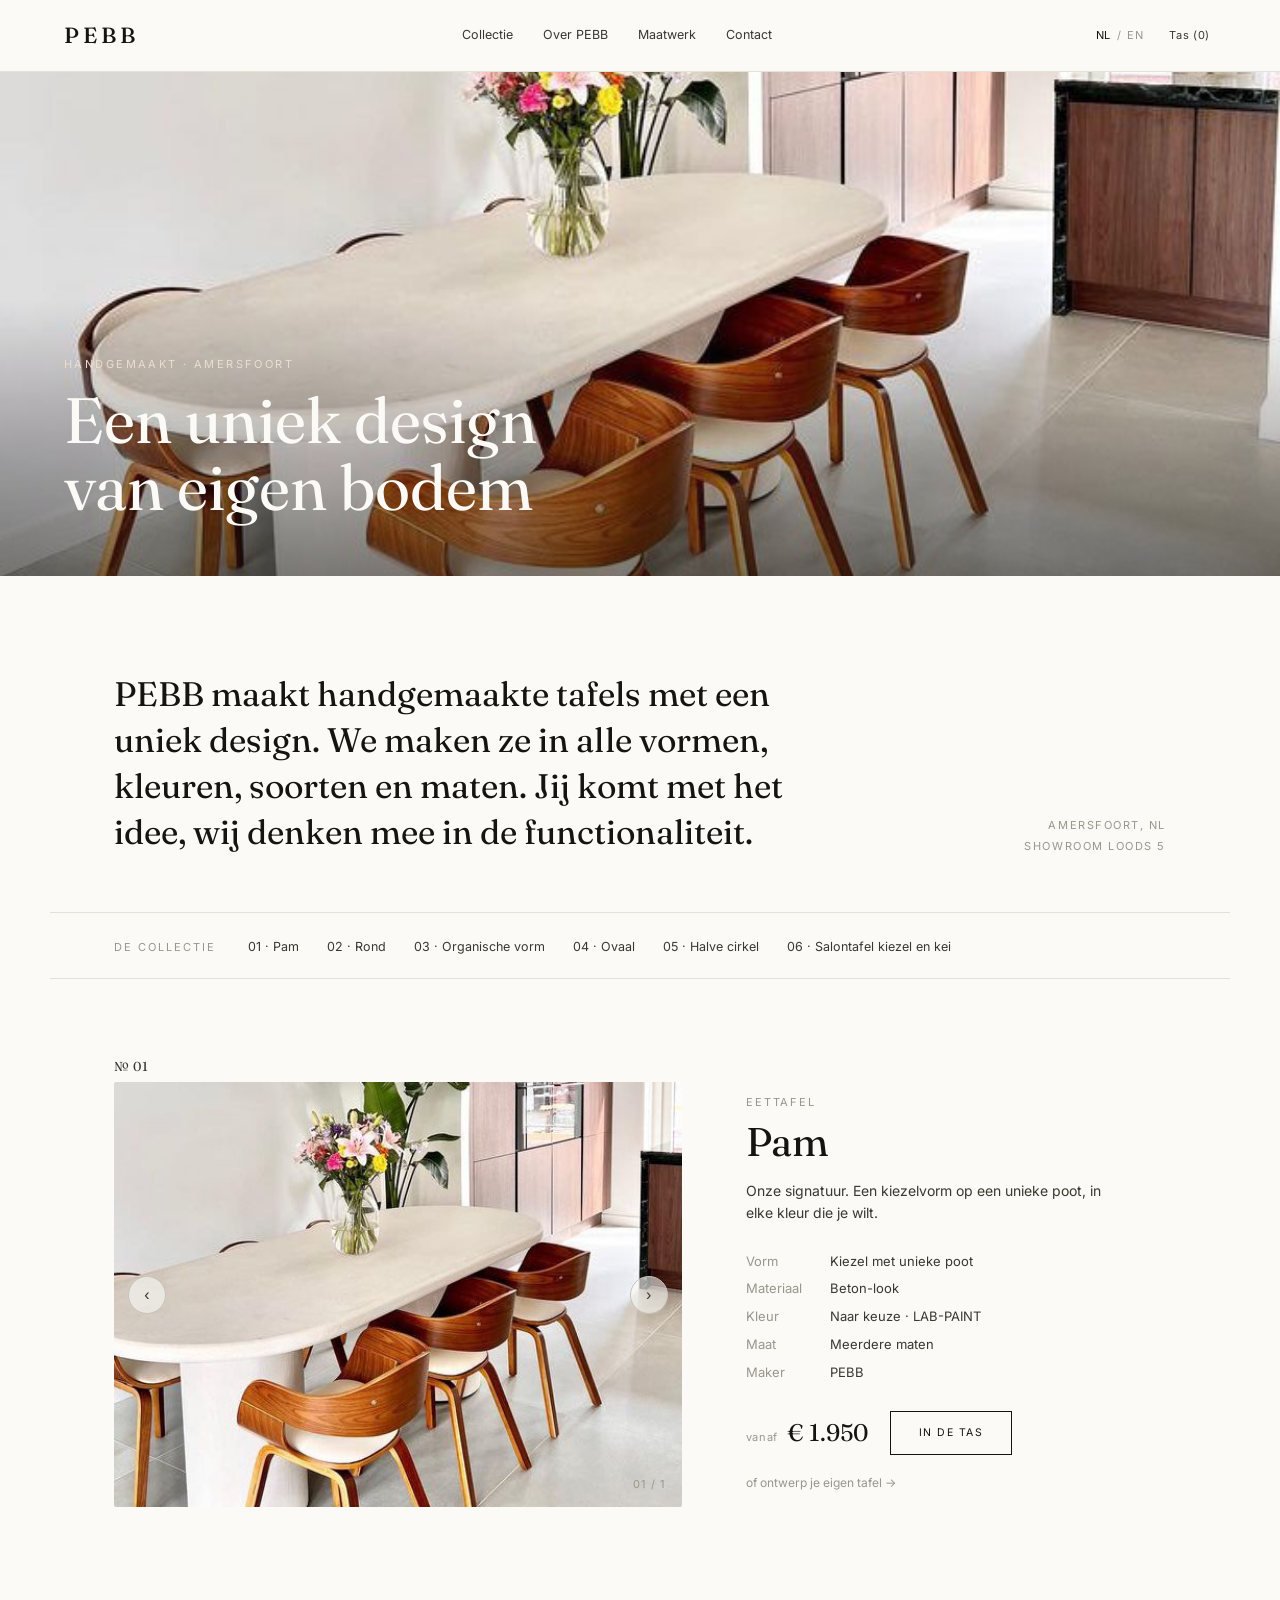
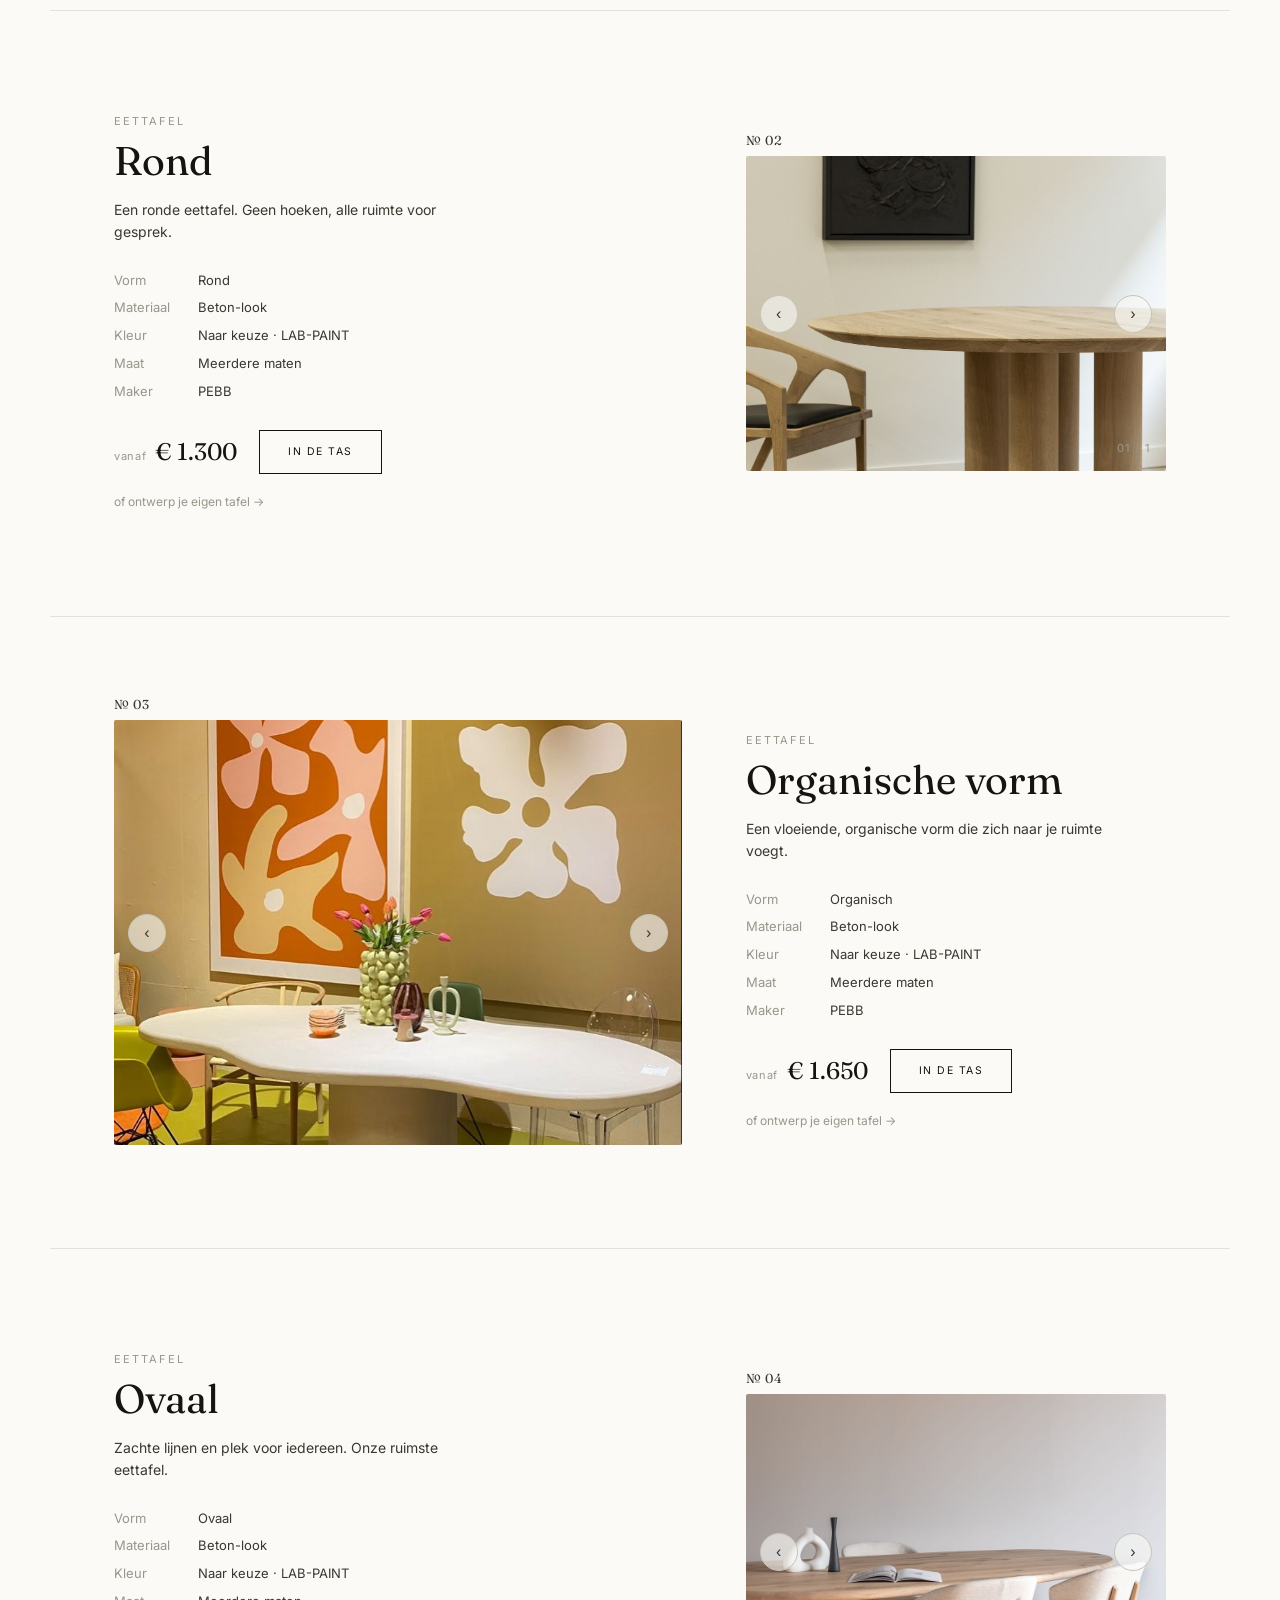
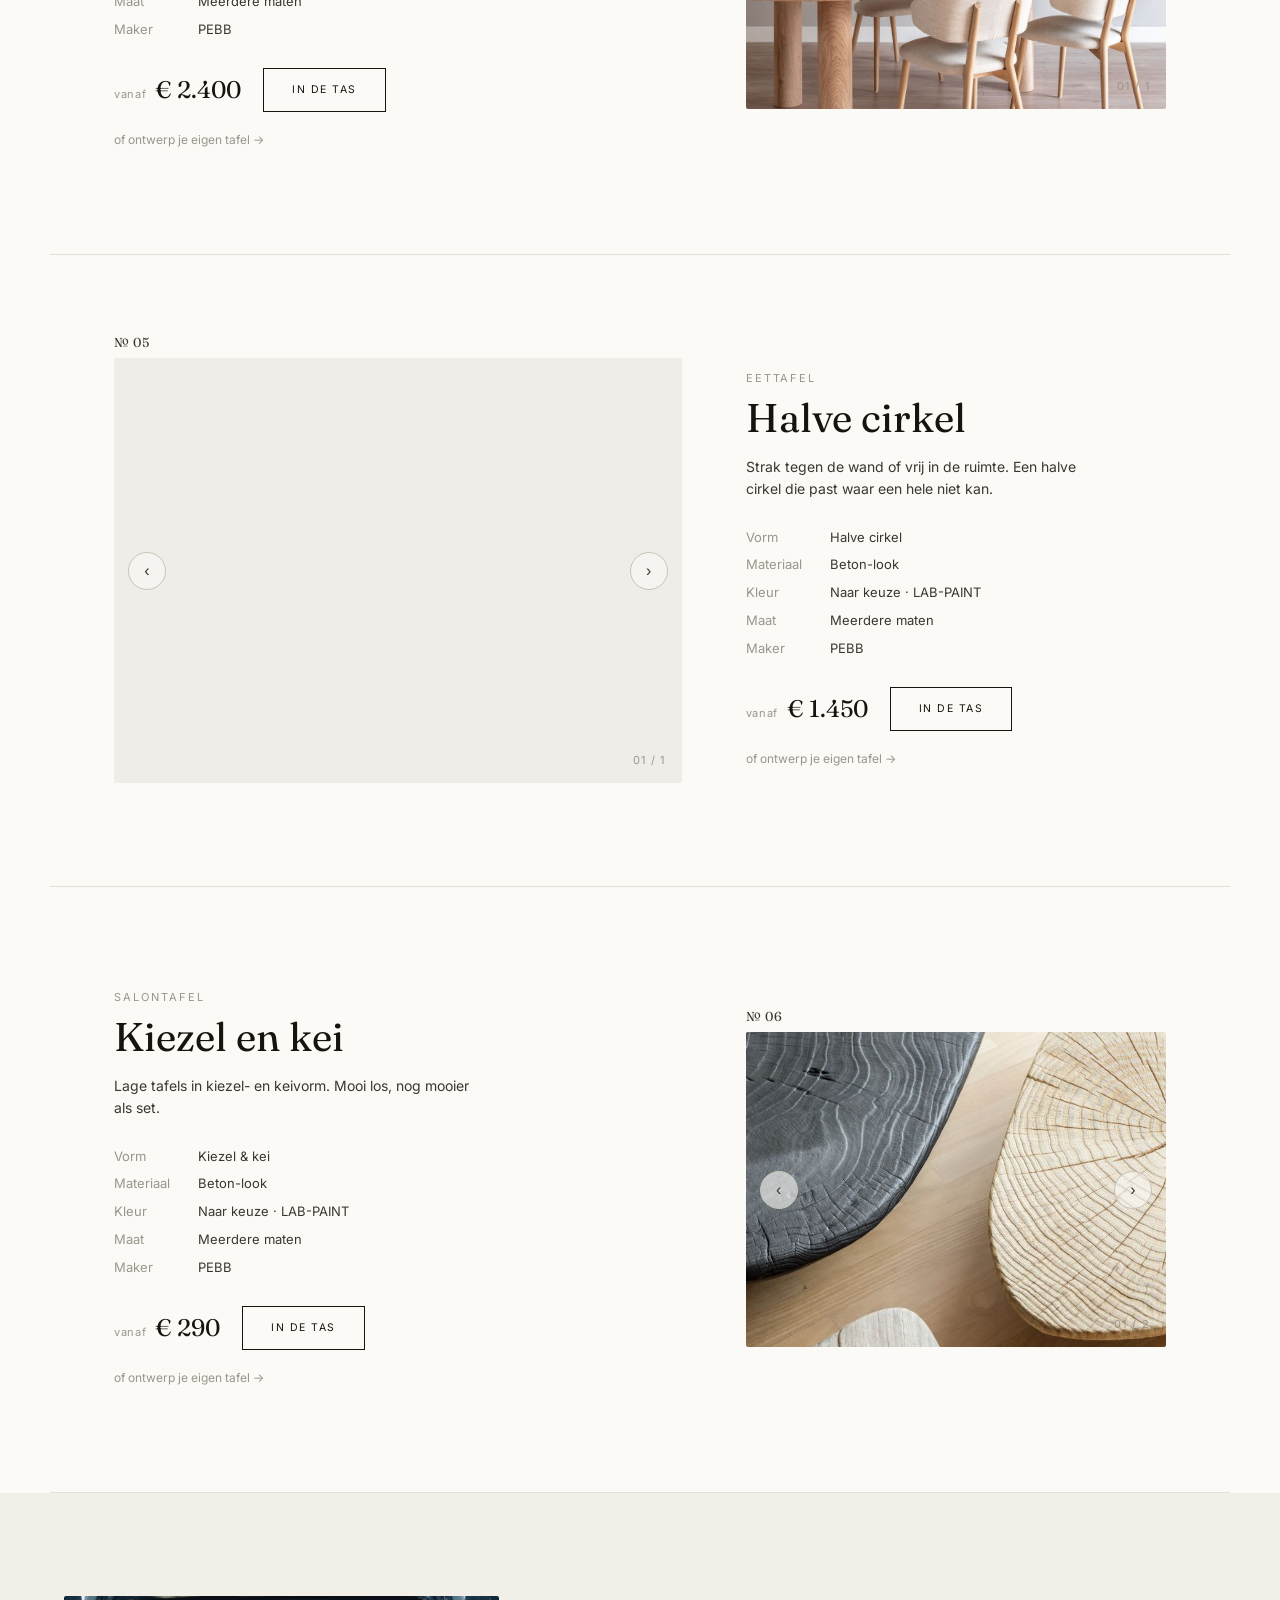
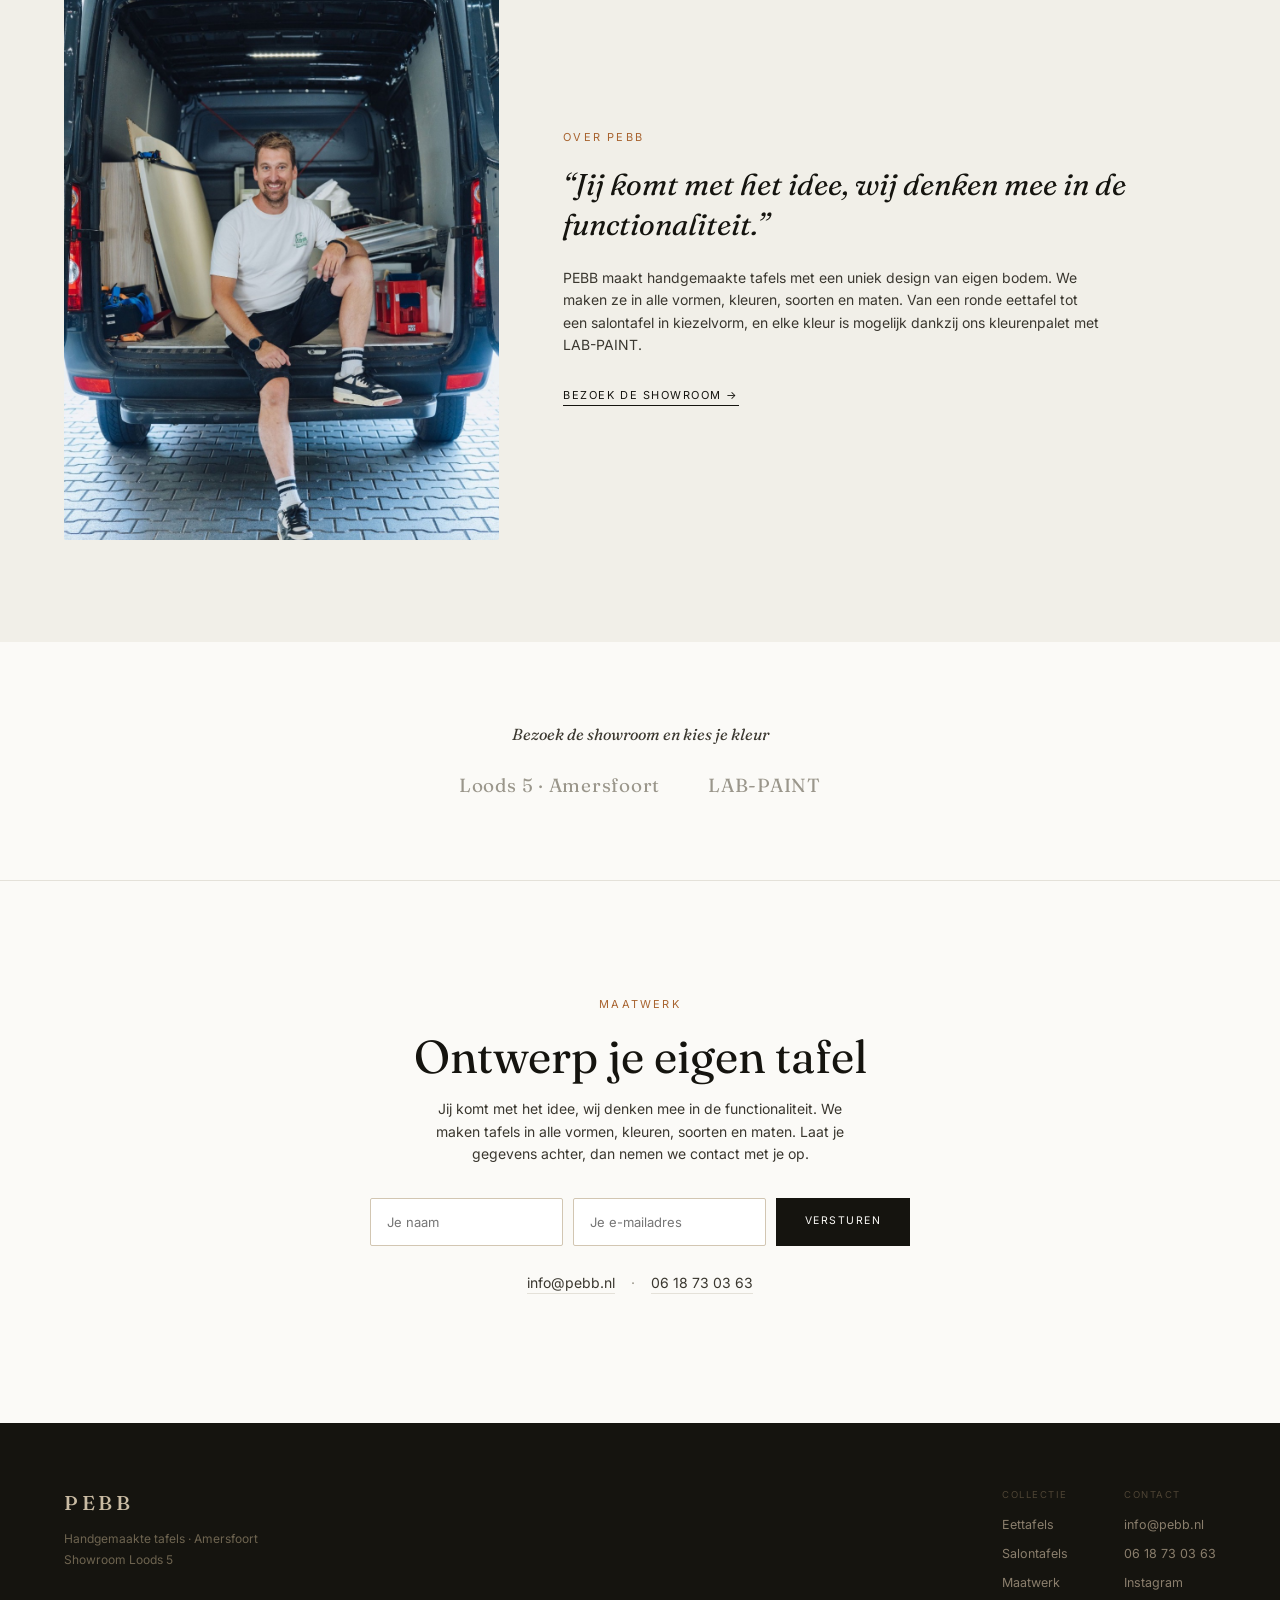
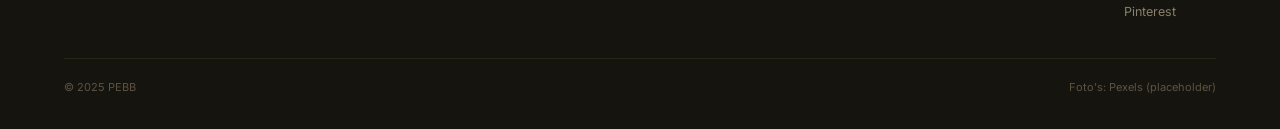
==== index.html @ 5ba3ec13 "Over PEBB: foto van maker Menno Co-Authored-By: Claude Opus 4.8 <noreply@anthropic.com>" ====
<!DOCTYPE html>
<html lang="nl">
<head>
  <meta charset="UTF-8" />
  <meta name="viewport" content="width=device-width, initial-scale=1.0" />
  <title>PEBB — Handgemaakte tafels met een uniek design van eigen bodem</title>
  <meta name="description" content="PEBB maakt handgemaakte tafels met een uniek design. In alle vormen, kleuren, soorten en maten. Showroom in Loods 5, Amersfoort." />
  <link rel="preconnect" href="https://fonts.googleapis.com" />
  <link rel="preconnect" href="https://fonts.gstatic.com" crossorigin />
  <link rel="preconnect" href="https://images.pexels.com" crossorigin />
  <link href="https://fonts.googleapis.com/css2?family=Fraunces:ital,opsz,wght@0,9..144,400;0,9..144,500;1,9..144,400;1,9..144,500&family=Inter:wght@300;400;500&display=swap" rel="stylesheet" />
  <link rel="stylesheet" href="styles.css" />
</head>
<body>

  <!-- ============ HEADER ============ -->
  <header class="site-header" id="top">
    <a href="#top" class="wordmark" aria-label="PEBB home">PEBB</a>

    <nav class="main-nav" aria-label="Hoofdmenu">
      <a href="#collectie" data-i18n="nav.collection">Collectie</a>
      <a href="#atelier" data-i18n="nav.studio">Over PEBB</a>
      <a href="#maatwerk" data-i18n="nav.bespoke">Maatwerk</a>
      <a href="#contact" data-i18n="nav.contact">Contact</a>
    </nav>

    <div class="header-right">
      <div class="lang-toggle" role="group" aria-label="Taal">
        <button class="lang is-active" data-lang="nl">NL</button>
        <span class="lang-sep">/</span>
        <button class="lang" data-lang="en">EN</button>
      </div>
      <button class="bag" aria-label="Winkeltas">
        <span data-i18n="nav.bag">Tas</span> (<span id="bag-count">0</span>)
      </button>
    </div>
  </header>

  <!-- ============ HERO ============ -->
  <section class="hero">
    <img class="hero-img" src="assets/hero.jpg"
         onerror="this.onerror=null;this.src='https://images.pexels.com/photos/5865162/pexels-photo-5865162.jpeg?auto=compress&cs=tinysrgb&w=1600'"
         alt="Handgemaakte tafel van PEBB" />
    <div class="hero-overlay">
      <span class="hero-kicker" data-i18n="hero.kicker">Handgemaakt · Amersfoort</span>
      <h1 class="hero-title" data-i18n="hero.title">Een uniek design van eigen bodem</h1>
    </div>
  </section>

  <main>

    <!-- ============ INTRO ============ -->
    <section class="intro">
      <p class="intro-statement" data-i18n="intro.statement">
        PEBB maakt handgemaakte tafels met een uniek design. We maken ze
        in alle vormen, kleuren, soorten en maten. Jij komt met het idee,
        wij denken mee in de functionaliteit.
      </p>
      <div class="intro-meta">
        <span data-i18n="intro.place">Amersfoort, NL</span>
        <span data-i18n="intro.showroom">Showroom Loods 5</span>
      </div>
    </section>

    <!-- ============ INDEX ============ -->
    <nav class="index-bar" id="collectie" aria-label="Collectie-index">
      <span class="index-label" data-i18n="index.label">De collectie</span>
      <ol class="index-list">
        <li><a href="#item-01">01 · Pam</a></li>
        <li><a href="#item-02">02 · Rond</a></li>
        <li><a href="#item-03">03 · Organische vorm</a></li>
        <li><a href="#item-04">04 · Ovaal</a></li>
        <li><a href="#item-05">05 · Halve cirkel</a></li>
        <li><a href="#item-06">06 · Salontafel kiezel en kei</a></li>
      </ol>
    </nav>

    <!-- ============ ITEMS ============ -->

    <!-- 01 -->
    <article class="item" id="item-01" data-gallery="01">
      <div class="item-gallery">
        <span class="item-no">№ 01</span>
        <div class="gallery-frame">
          <button class="gnav prev" aria-label="Vorige foto">&lsaquo;</button>
          <div class="stage"><img class="stage-img" alt="Eettafel Pam" /></div>
          <button class="gnav next" aria-label="Volgende foto">&rsaquo;</button>
          <span class="gallery-count"><span class="cur">01</span> / <span class="total">1</span></span>
        </div>
      </div>
      <div class="item-info">
        <span class="item-cat" data-i18n="cat.dining">Eettafel</span>
        <h2 class="item-title">Pam</h2>
        <p class="item-lead" data-i18n="item01.lead">
          Onze signatuur. Een kiezelvorm op een unieke poot, in elke
          kleur die je wilt.
        </p>
        <dl class="spec">
          <dt data-i18n="spec.shape">Vorm</dt><dd data-i18n="item01.shape">Kiezel met unieke poot</dd>
          <dt data-i18n="spec.material">Materiaal</dt><dd data-i18n="spec.materialval">Beton-look</dd>
          <dt data-i18n="spec.color">Kleur</dt><dd data-i18n="spec.colorval">Naar keuze · LAB-PAINT</dd>
          <dt data-i18n="spec.size">Maat</dt><dd data-i18n="spec.sizeval">Meerdere maten</dd>
          <dt data-i18n="spec.maker">Maker</dt><dd>PEBB</dd>
        </dl>
        <div class="buy">
          <span class="price"><span class="from" data-i18n="price.from">vanaf</span> € 1.950</span>
          <button class="btn add-to-bag">In de tas</button>
        </div>
        <a class="bespoke-link" href="#maatwerk" data-i18n="item.bespoke">of ontwerp je eigen tafel &rarr;</a>
      </div>
    </article>

    <!-- 02 -->
    <article class="item reverse" id="item-02" data-gallery="02">
      <div class="item-gallery">
        <span class="item-no">№ 02</span>
        <div class="gallery-frame">
          <button class="gnav prev" aria-label="Vorige foto">&lsaquo;</button>
          <div class="stage"><img class="stage-img" alt="Ronde eettafel" /></div>
          <button class="gnav next" aria-label="Volgende foto">&rsaquo;</button>
          <span class="gallery-count"><span class="cur">01</span> / <span class="total">1</span></span>
        </div>
      </div>
      <div class="item-info">
        <span class="item-cat" data-i18n="cat.dining">Eettafel</span>
        <h2 class="item-title">Rond</h2>
        <p class="item-lead" data-i18n="item02.lead">
          Een ronde eettafel. Geen hoeken, alle ruimte voor gesprek.
        </p>
        <dl class="spec">
          <dt data-i18n="spec.shape">Vorm</dt><dd data-i18n="item02.shape">Rond</dd>
          <dt data-i18n="spec.material">Materiaal</dt><dd data-i18n="spec.materialval">Beton-look</dd>
          <dt data-i18n="spec.color">Kleur</dt><dd data-i18n="spec.colorval">Naar keuze · LAB-PAINT</dd>
          <dt data-i18n="spec.size">Maat</dt><dd data-i18n="spec.sizeval">Meerdere maten</dd>
          <dt data-i18n="spec.maker">Maker</dt><dd>PEBB</dd>
        </dl>
        <div class="buy">
          <span class="price"><span class="from" data-i18n="price.from">vanaf</span> € 1.300</span>
          <button class="btn add-to-bag">In de tas</button>
        </div>
        <a class="bespoke-link" href="#maatwerk" data-i18n="item.bespoke">of ontwerp je eigen tafel &rarr;</a>
      </div>
    </article>

    <!-- 03 -->
    <article class="item" id="item-03" data-gallery="03">
      <div class="item-gallery">
        <span class="item-no">№ 03</span>
        <div class="gallery-frame">
          <button class="gnav prev" aria-label="Vorige foto">&lsaquo;</button>
          <div class="stage"><img class="stage-img" alt="Eettafel met organische vorm" /></div>
          <button class="gnav next" aria-label="Volgende foto">&rsaquo;</button>
          <span class="gallery-count"><span class="cur">01</span> / <span class="total">1</span></span>
        </div>
      </div>
      <div class="item-info">
        <span class="item-cat" data-i18n="cat.dining">Eettafel</span>
        <h2 class="item-title">Organische vorm</h2>
        <p class="item-lead" data-i18n="item03.lead">
          Een vloeiende, organische vorm die zich naar je ruimte voegt.
        </p>
        <dl class="spec">
          <dt data-i18n="spec.shape">Vorm</dt><dd data-i18n="item03.shape">Organisch</dd>
          <dt data-i18n="spec.material">Materiaal</dt><dd data-i18n="spec.materialval">Beton-look</dd>
          <dt data-i18n="spec.color">Kleur</dt><dd data-i18n="spec.colorval">Naar keuze · LAB-PAINT</dd>
          <dt data-i18n="spec.size">Maat</dt><dd data-i18n="spec.sizeval">Meerdere maten</dd>
          <dt data-i18n="spec.maker">Maker</dt><dd>PEBB</dd>
        </dl>
        <div class="buy">
          <span class="price"><span class="from" data-i18n="price.from">vanaf</span> € 1.650</span>
          <button class="btn add-to-bag">In de tas</button>
        </div>
        <a class="bespoke-link" href="#maatwerk" data-i18n="item.bespoke">of ontwerp je eigen tafel &rarr;</a>
      </div>
    </article>

    <!-- 04 -->
    <article class="item reverse" id="item-04" data-gallery="04">
      <div class="item-gallery">
        <span class="item-no">№ 04</span>
        <div class="gallery-frame">
          <button class="gnav prev" aria-label="Vorige foto">&lsaquo;</button>
          <div class="stage"><img class="stage-img" alt="Ovale eettafel" /></div>
          <button class="gnav next" aria-label="Volgende foto">&rsaquo;</button>
          <span class="gallery-count"><span class="cur">01</span> / <span class="total">1</span></span>
        </div>
      </div>
      <div class="item-info">
        <span class="item-cat" data-i18n="cat.dining">Eettafel</span>
        <h2 class="item-title">Ovaal</h2>
        <p class="item-lead" data-i18n="item04.lead">
          Zachte lijnen en plek voor iedereen. Onze ruimste eettafel.
        </p>
        <dl class="spec">
          <dt data-i18n="spec.shape">Vorm</dt><dd data-i18n="item04.shape">Ovaal</dd>
          <dt data-i18n="spec.material">Materiaal</dt><dd data-i18n="spec.materialval">Beton-look</dd>
          <dt data-i18n="spec.color">Kleur</dt><dd data-i18n="spec.colorval">Naar keuze · LAB-PAINT</dd>
          <dt data-i18n="spec.size">Maat</dt><dd data-i18n="spec.sizeval">Meerdere maten</dd>
          <dt data-i18n="spec.maker">Maker</dt><dd>PEBB</dd>
        </dl>
        <div class="buy">
          <span class="price"><span class="from" data-i18n="price.from">vanaf</span> € 2.400</span>
          <button class="btn add-to-bag">In de tas</button>
        </div>
        <a class="bespoke-link" href="#maatwerk" data-i18n="item.bespoke">of ontwerp je eigen tafel &rarr;</a>
      </div>
    </article>

    <!-- 05 -->
    <article class="item" id="item-05" data-gallery="05">
      <div class="item-gallery">
        <span class="item-no">№ 05</span>
        <div class="gallery-frame">
          <button class="gnav prev" aria-label="Vorige foto">&lsaquo;</button>
          <div class="stage"><img class="stage-img" alt="Eettafel in halve cirkel" /></div>
          <button class="gnav next" aria-label="Volgende foto">&rsaquo;</button>
          <span class="gallery-count"><span class="cur">01</span> / <span class="total">1</span></span>
        </div>
      </div>
      <div class="item-info">
        <span class="item-cat" data-i18n="cat.dining">Eettafel</span>
        <h2 class="item-title">Halve cirkel</h2>
        <p class="item-lead" data-i18n="item05.lead">
          Strak tegen de wand of vrij in de ruimte. Een halve cirkel die
          past waar een hele niet kan.
        </p>
        <dl class="spec">
          <dt data-i18n="spec.shape">Vorm</dt><dd data-i18n="item05.shape">Halve cirkel</dd>
          <dt data-i18n="spec.material">Materiaal</dt><dd data-i18n="spec.materialval">Beton-look</dd>
          <dt data-i18n="spec.color">Kleur</dt><dd data-i18n="spec.colorval">Naar keuze · LAB-PAINT</dd>
          <dt data-i18n="spec.size">Maat</dt><dd data-i18n="spec.sizeval">Meerdere maten</dd>
          <dt data-i18n="spec.maker">Maker</dt><dd>PEBB</dd>
        </dl>
        <div class="buy">
          <span class="price"><span class="from" data-i18n="price.from">vanaf</span> € 1.450</span>
          <button class="btn add-to-bag">In de tas</button>
        </div>
        <a class="bespoke-link" href="#maatwerk" data-i18n="item.bespoke">of ontwerp je eigen tafel &rarr;</a>
      </div>
    </article>

    <!-- 06 -->
    <article class="item reverse" id="item-06" data-gallery="06">
      <div class="item-gallery">
        <span class="item-no">№ 06</span>
        <div class="gallery-frame">
          <button class="gnav prev" aria-label="Vorige foto">&lsaquo;</button>
          <div class="stage"><img class="stage-img" alt="Salontafel kiezel en kei" /></div>
          <button class="gnav next" aria-label="Volgende foto">&rsaquo;</button>
          <span class="gallery-count"><span class="cur">01</span> / <span class="total">1</span></span>
        </div>
      </div>
      <div class="item-info">
        <span class="item-cat" data-i18n="cat.coffee">Salontafel</span>
        <h2 class="item-title">Kiezel en kei</h2>
        <p class="item-lead" data-i18n="item06.lead">
          Lage tafels in kiezel- en keivorm. Mooi los, nog mooier als set.
        </p>
        <dl class="spec">
          <dt data-i18n="spec.shape">Vorm</dt><dd data-i18n="item06.shape">Kiezel &amp; kei</dd>
          <dt data-i18n="spec.material">Materiaal</dt><dd data-i18n="spec.materialval">Beton-look</dd>
          <dt data-i18n="spec.color">Kleur</dt><dd data-i18n="spec.colorval">Naar keuze · LAB-PAINT</dd>
          <dt data-i18n="spec.size">Maat</dt><dd data-i18n="spec.sizeval">Meerdere maten</dd>
          <dt data-i18n="spec.maker">Maker</dt><dd>PEBB</dd>
        </dl>
        <div class="buy">
          <span class="price"><span class="from" data-i18n="price.from">vanaf</span> € 290</span>
          <button class="btn add-to-bag">In de tas</button>
        </div>
        <a class="bespoke-link" href="#maatwerk" data-i18n="item.bespoke">of ontwerp je eigen tafel &rarr;</a>
      </div>
    </article>

    <!-- ============ OVER PEBB ============ -->
    <section class="atelier" id="atelier">
      <div class="atelier-image">
        <img src="assets/over-pebb.jpg"
             onerror="this.onerror=null;this.src='https://images.pexels.com/photos/7484165/pexels-photo-7484165.jpeg?auto=compress&cs=tinysrgb&w=1000'"
             alt="Menno, de maker achter PEBB" />
      </div>
      <div class="atelier-text">
        <span class="kicker" data-i18n="atelier.kicker">Over PEBB</span>
        <h2 class="atelier-quote" data-i18n="atelier.quote">
          &ldquo;Jij komt met het idee, wij denken mee in de
          functionaliteit.&rdquo;
        </h2>
        <p data-i18n="atelier.body">
          PEBB maakt handgemaakte tafels met een uniek design van eigen
          bodem. We maken ze in alle vormen, kleuren, soorten en maten.
          Van een ronde eettafel tot een salontafel in kiezelvorm, en elke
          kleur is mogelijk dankzij ons kleurenpalet met LAB-PAINT.
        </p>
        <a class="text-link" href="#contact" data-i18n="atelier.cta">Bezoek de showroom &rarr;</a>
      </div>
    </section>

    <!-- ============ SHOWROOM / KLEUR ============ -->
    <section class="press">
      <p class="press-line" data-i18n="press.line">
        Bezoek de showroom en kies je kleur
      </p>
      <div class="press-logos">
        <span>Loods 5 · Amersfoort</span>
        <span>LAB-PAINT</span>
      </div>
    </section>

    <!-- ============ MAATWERK / CONTACT ============ -->
    <section class="bespoke" id="maatwerk">
      <div class="bespoke-inner">
        <span class="kicker" data-i18n="bespoke.kicker">Maatwerk</span>
        <h2 class="bespoke-title" data-i18n="bespoke.title">
          Ontwerp je eigen tafel
        </h2>
        <p class="bespoke-body" data-i18n="bespoke.body">
          Jij komt met het idee, wij denken mee in de functionaliteit. We
          maken tafels in alle vormen, kleuren, soorten en maten. Laat je
          gegevens achter, dan nemen we contact met je op.
        </p>
        <form class="signup" id="contact" onsubmit="return false;">
          <input type="text" name="name" placeholder="Je naam" data-i18n-ph="form.name" aria-label="Naam" required />
          <input type="email" name="email" placeholder="Je e-mailadres" data-i18n-ph="form.email" aria-label="E-mailadres" required />
          <button type="submit" class="btn btn-dark" data-i18n="form.submit">Versturen</button>
        </form>
        <p class="signup-note" id="signup-note" hidden data-i18n="form.thanks">
          Dank, we nemen snel contact met je op.
        </p>
        <p class="contact-direct">
          <a href="mailto:info@pebb.nl">info@pebb.nl</a>
          <span class="dot">·</span>
          <a href="tel:+31618730363">06 18 73 03 63</a>
        </p>
      </div>
    </section>

  </main>

  <!-- ============ FOOTER ============ -->
  <footer class="site-footer">
    <div class="footer-brand">
      <span class="wordmark footer-mark">PEBB</span>
      <p data-i18n="footer.tagline">Handgemaakte tafels · Amersfoort<br/>Showroom Loods 5</p>
    </div>
    <div class="footer-cols">
      <div class="footer-col">
        <span class="footer-head" data-i18n="footer.collection">Collectie</span>
        <a href="#item-01" data-i18n="footer.dining">Eettafels</a>
        <a href="#item-06" data-i18n="footer.coffee">Salontafels</a>
        <a href="#maatwerk" data-i18n="footer.bespoke">Maatwerk</a>
      </div>
      <div class="footer-col">
        <span class="footer-head" data-i18n="footer.contact">Contact</span>
        <a href="mailto:info@pebb.nl">info@pebb.nl</a>
        <a href="tel:+31618730363">06 18 73 03 63</a>
        <a href="#">Instagram</a>
        <a href="#">Pinterest</a>
      </div>
    </div>
    <div class="footer-base">
      <span>© 2025 PEBB</span>
      <span class="credit">Foto's: Pexels (placeholder)</span>
    </div>
  </footer>

  <!-- toast -->
  <div class="toast" id="toast" role="status" aria-live="polite"></div>

  <script src="script.js"></script>
</body>
</html>
---- styles.css ----
:root {
  --paper: #FBFAF7;
  --paper-2: #F1EFE8;
  --stage: #EFEDE7;
  --ink: #15140F;
  --ink-soft: #3A372F;
  --muted: #9A968B;
  --hairline: #E4E1D9;
  --accent: #A8632F;
  --maxw: 1180px;
  --gutter: clamp(20px, 5vw, 64px);
}

* { box-sizing: border-box; }

html { scroll-behavior: smooth; }

body {
  margin: 0;
  background: var(--paper);
  color: var(--ink);
  font-family: 'Inter', system-ui, sans-serif;
  font-weight: 400;
  -webkit-font-smoothing: antialiased;
  line-height: 1.6;
}

h1, h2, h3 { font-family: 'Fraunces', Georgia, serif; font-weight: 400; margin: 0; }

a { color: inherit; text-decoration: none; }

::selection { background: var(--accent); color: var(--paper); }

/* ---------- HEADER ---------- */
.site-header {
  position: sticky;
  top: 0;
  z-index: 50;
  display: flex;
  align-items: center;
  justify-content: space-between;
  gap: 24px;
  padding: 18px var(--gutter);
  background: rgba(251, 250, 247, 0.88);
  backdrop-filter: blur(8px);
  border-bottom: 0.5px solid var(--hairline);
}

.wordmark {
  font-family: 'Fraunces', serif;
  font-weight: 500;
  font-size: 22px;
  letter-spacing: 0.18em;
}

.main-nav { display: flex; gap: 30px; }
.main-nav a {
  font-size: 12.5px;
  color: var(--ink-soft);
  position: relative;
  padding-bottom: 2px;
}
.main-nav a::after {
  content: "";
  position: absolute; left: 0; bottom: -2px;
  width: 0; height: 0.5px; background: var(--ink);
  transition: width .25s ease;
}
.main-nav a:hover::after { width: 100%; }

.header-right { display: flex; align-items: center; gap: 20px; }

.lang-toggle { display: flex; align-items: center; gap: 6px; }
.lang {
  background: none; border: none; cursor: pointer;
  font: inherit; font-size: 11px; letter-spacing: 0.06em;
  color: var(--muted); padding: 0;
}
.lang.is-active { color: var(--ink); }
.lang-sep { color: var(--muted); font-size: 11px; }

.bag {
  background: none; border: none; cursor: pointer;
  font: inherit; font-size: 11px; letter-spacing: 0.06em;
  color: var(--ink-soft);
}

/* ---------- HERO ---------- */
.hero {
  position: relative;
  width: 100%;
  height: clamp(360px, 56vh, 620px);
  overflow: hidden;
  background: var(--paper-2);
}
.hero-img {
  width: 100%; height: 100%;
  object-fit: cover;
  display: block;
}
.hero-overlay {
  position: absolute;
  left: 0; bottom: 0;
  width: 100%;
  padding: clamp(28px, 5vw, 56px) var(--gutter);
  background: linear-gradient(to top, rgba(20,16,10,0.55), rgba(20,16,10,0));
}
.hero-kicker {
  display: block;
  font-size: 11px; letter-spacing: 0.22em; text-transform: uppercase;
  color: #E8DFD0;
  margin-bottom: 14px;
}
.hero-title {
  font-size: clamp(34px, 6vw, 64px);
  line-height: 1.04;
  color: #FBFAF7;
  max-width: 14ch;
}

/* ---------- INTRO ---------- */
.intro {
  max-width: var(--maxw);
  margin: 0 auto;
  padding: clamp(48px, 8vw, 96px) var(--gutter) clamp(36px, 5vw, 56px);
  display: flex;
  justify-content: space-between;
  align-items: flex-end;
  gap: 40px;
  flex-wrap: wrap;
}
.intro-statement {
  font-family: 'Fraunces', serif;
  font-size: clamp(22px, 3.2vw, 34px);
  line-height: 1.35;
  font-weight: 400;
  max-width: 720px;
  margin: 0;
}
.intro-meta {
  display: flex; flex-direction: column; gap: 4px;
  text-align: right;
  font-size: 11px; letter-spacing: 0.14em; text-transform: uppercase;
  color: var(--muted);
  white-space: nowrap;
}

/* ---------- INDEX BAR ---------- */
.index-bar {
  max-width: var(--maxw);
  margin: 0 auto;
  padding: 20px var(--gutter);
  border-top: 0.5px solid var(--hairline);
  border-bottom: 0.5px solid var(--hairline);
  display: flex;
  gap: 32px;
  align-items: baseline;
  flex-wrap: wrap;
}
.index-label {
  font-size: 11px; letter-spacing: 0.18em; text-transform: uppercase;
  color: var(--muted);
  white-space: nowrap;
}
.index-list {
  list-style: none; margin: 0; padding: 0;
  display: flex; flex-wrap: wrap; gap: 6px 28px;
}
.index-list a {
  font-size: 12.5px; color: var(--ink-soft);
  transition: color .2s;
}
.index-list a:hover { color: var(--accent); }

/* ---------- ITEM ---------- */
.item {
  max-width: var(--maxw);
  margin: 0 auto;
  padding: clamp(56px, 8vw, 110px) var(--gutter);
  display: grid;
  grid-template-columns: 1.35fr 1fr;
  gap: clamp(32px, 5vw, 72px);
  align-items: center;
  border-bottom: 0.5px solid var(--hairline);
}
.item.reverse .item-gallery { order: 2; }
.item.reverse .item-info { order: 1; }

.item-gallery { position: relative; }
.item-no {
  position: absolute;
  top: -26px; left: 0;
  font-family: 'Fraunces', serif;
  font-size: 13px;
  letter-spacing: 0.05em;
  color: var(--ink-soft);
}

.gallery-frame { position: relative; }
.stage {
  background: var(--stage);
  border-radius: 2px;
  aspect-ratio: 4 / 3;
  overflow: hidden;
}
.stage-img {
  width: 100%; height: 100%;
  object-fit: cover;
  display: block;
  opacity: 0;
  transition: opacity .4s ease;
}
.stage-img.loaded { opacity: 1; }

.gnav {
  position: absolute;
  top: 50%; transform: translateY(-50%);
  width: 38px; height: 38px;
  border: 0.5px solid #C9C4B8;
  border-radius: 50%;
  background: rgba(251,250,247,0.6);
  cursor: pointer;
  font-size: 16px; line-height: 1; color: var(--ink-soft);
  display: flex; align-items: center; justify-content: center;
  transition: background .2s, border-color .2s;
  z-index: 2;
}
.gnav:hover { background: var(--paper); border-color: var(--ink-soft); }
.gnav.prev { left: 14px; }
.gnav.next { right: 14px; }

.gallery-count {
  position: absolute;
  bottom: 14px; right: 16px;
  font-size: 11px; letter-spacing: 0.12em;
  color: var(--muted);
}

/* item info */
.item-cat {
  display: block;
  font-size: 11px; letter-spacing: 0.18em; text-transform: uppercase;
  color: var(--muted);
  margin-bottom: 10px;
}
.item-title {
  font-size: clamp(28px, 4vw, 40px);
  line-height: 1;
  margin-bottom: 18px;
}
.item-lead {
  font-size: 14px;
  color: var(--ink-soft);
  max-width: 360px;
  margin: 0 0 26px;
}
.spec {
  display: grid;
  grid-template-columns: auto 1fr;
  gap: 7px 28px;
  margin: 0 0 28px;
  font-size: 13px;
}
.spec dt { color: var(--muted); }
.spec dd { margin: 0; color: var(--ink-soft); }

.buy {
  display: flex; align-items: center; gap: 22px;
  margin-bottom: 14px;
}
.price { font-family: 'Fraunces', serif; font-size: 24px; white-space: nowrap; }
.price .from {
  font-family: 'Inter', sans-serif;
  font-size: 11px; letter-spacing: 0.06em;
  color: var(--muted);
  margin-right: 4px;
}

.btn {
  font: inherit;
  font-size: 10.5px;
  letter-spacing: 0.14em;
  text-transform: uppercase;
  background: none;
  border: 0.5px solid var(--ink);
  color: var(--ink);
  padding: 13px 28px;
  cursor: pointer;
  transition: background .2s, color .2s;
}
.btn:hover { background: var(--ink); color: var(--paper); }
.btn-dark { background: var(--ink); color: var(--paper); border-color: var(--ink); }
.btn-dark:hover { background: var(--accent); border-color: var(--accent); }

.bespoke-link {
  font-size: 12px; color: var(--muted);
  border-bottom: 0.5px solid transparent;
  transition: color .2s, border-color .2s;
}
.bespoke-link:hover { color: var(--accent); border-color: var(--accent); }

/* table art colors */
.shadow { fill: #A89270; opacity: .26; }
.top { fill: #CFA071; }
.top-hi { fill: #E0B78D; opacity: .55; }
.apron { fill: #AE8458; }
.leg-front { fill: #B68F5E; }
.leg-back { fill: #9A744B; }
.grain { stroke: #B6824D; stroke-width: .9; opacity: .38; }
.steel { stroke: #2A2A28; stroke-width: 2.4; }
.steel-thin { stroke: #2A2A28; stroke-width: 1.6; }
.pedestal-walnut { fill: #5C3A1C; }
.round-walnut { fill: #6B431F; }
.round-walnut-d { fill: #4A2C12; }
.round-walnut-hi { fill: #7A4E25; opacity: .5; }
.leg-dark { fill: #7A4E25; }
.apron-dark { fill: #6B431F; }
.top-dark { fill: #7E5128; }
.top-dark-hi { fill: #9A6A38; opacity: .5; }
.grain-dark { stroke: #5A3A1C; stroke-width: .9; opacity: .5; }
.drawer { fill: #AE8458; stroke: #8A6238; stroke-width: .6; }
.knob { fill: #4A3420; }

/* ---------- ATELIER ---------- */
.atelier {
  background: var(--paper-2);
  display: grid;
  grid-template-columns: 0.8fr 1.2fr;
  gap: clamp(32px, 5vw, 72px);
  align-items: center;
  padding: clamp(56px, 8vw, 104px) var(--gutter);
}
.atelier > * { max-width: var(--maxw); }
.atelier-image {
  aspect-ratio: 4 / 5;
  border-radius: 2px;
  overflow: hidden;
  background: var(--paper);
}
.atelier-image img { width: 100%; height: 100%; object-fit: cover; display: block; }

.kicker {
  display: block;
  font-size: 11px; letter-spacing: 0.2em; text-transform: uppercase;
  color: var(--accent);
  margin-bottom: 18px;
}
.atelier-quote {
  font-size: clamp(22px, 3vw, 30px);
  font-style: italic;
  line-height: 1.34;
  margin-bottom: 22px;
  max-width: 620px;
}
.atelier-text p {
  font-size: 14px; color: var(--ink-soft);
  max-width: 540px; margin: 0 0 24px;
}
.text-link {
  font-size: 11px; letter-spacing: 0.14em; text-transform: uppercase;
  border-bottom: 0.5px solid var(--ink);
  padding-bottom: 3px;
}

/* ---------- PRESS ---------- */
.press {
  text-align: center;
  padding: clamp(48px, 7vw, 80px) var(--gutter);
  border-bottom: 0.5px solid var(--hairline);
}
.press-line {
  font-family: 'Fraunces', serif;
  font-style: italic;
  font-size: 16px;
  color: var(--ink-soft);
  margin: 0 0 22px;
}
.press-logos {
  display: flex; justify-content: center; flex-wrap: wrap;
  gap: clamp(24px, 5vw, 48px);
}
.press-logos span {
  font-family: 'Fraunces', serif;
  font-size: 19px;
  letter-spacing: 0.04em;
  color: var(--muted);
}

/* ---------- BESPOKE ---------- */
.bespoke {
  padding: clamp(64px, 9vw, 120px) var(--gutter);
  text-align: center;
}
.bespoke-inner { max-width: 540px; margin: 0 auto; }
.bespoke-title {
  font-size: clamp(30px, 4.5vw, 46px);
  line-height: 1.1;
  margin-bottom: 16px;
}
.bespoke-body {
  font-size: 14px; color: var(--ink-soft);
  margin: 0 auto 32px; max-width: 420px;
}
.signup {
  display: flex; gap: 10px; justify-content: center; flex-wrap: wrap;
}
.signup input {
  font: inherit; font-size: 13px;
  background: #fff;
  border: 0.5px solid #D2C6B2;
  border-radius: 2px;
  padding: 0 16px; height: 48px;
  flex: 1; min-width: 180px; max-width: 220px;
  color: var(--ink);
}
.signup input:focus { outline: none; border-color: var(--ink); }
.signup .btn-dark { height: 48px; padding: 0 28px; }
.signup-note {
  margin-top: 18px; font-size: 13px; color: var(--accent);
}
.contact-direct {
  margin-top: 26px;
  font-size: 14px;
  color: var(--ink-soft);
}
.contact-direct a { color: var(--ink-soft); border-bottom: 0.5px solid var(--hairline); padding-bottom: 2px; }
.contact-direct a:hover { color: var(--accent); border-color: var(--accent); }
.contact-direct .dot { color: var(--muted); margin: 0 12px; }

/* ---------- FOOTER ---------- */
.site-footer {
  background: var(--ink);
  color: #C9BBA3;
  padding: clamp(40px, 6vw, 64px) var(--gutter) 32px;
  display: grid;
  grid-template-columns: 1fr auto;
  gap: 36px 60px;
}
.footer-brand p { font-size: 12px; color: #6E6450; line-height: 1.7; margin: 10px 0 0; }
.footer-mark { color: #C9BBA3; font-size: 20px; }
.footer-cols { display: flex; gap: 56px; }
.footer-col { display: flex; flex-direction: column; gap: 9px; }
.footer-head {
  font-size: 9.5px; letter-spacing: 0.16em; text-transform: uppercase;
  color: #4E4434; margin-bottom: 4px;
}
.footer-col a { font-size: 12.5px; color: #8A7E6C; transition: color .2s; }
.footer-col a:hover { color: #C9BBA3; }
.footer-base {
  grid-column: 1 / -1;
  border-top: 0.5px solid #2A2318;
  padding-top: 20px;
  display: flex; justify-content: space-between;
  font-size: 11px; color: #5E5343;
}
.footer-base a { color: #5E5343; }
.footer-base a:hover { color: #8A7E6C; }

/* ---------- TOAST ---------- */
.toast {
  position: fixed;
  left: 50%; bottom: 28px;
  transform: translateX(-50%) translateY(20px);
  background: var(--ink);
  color: var(--paper);
  font-size: 12px; letter-spacing: 0.04em;
  padding: 12px 22px;
  border-radius: 2px;
  opacity: 0; pointer-events: none;
  transition: opacity .3s, transform .3s;
  z-index: 100;
}
.toast.show { opacity: 1; transform: translateX(-50%) translateY(0); }

/* ---------- RESPONSIVE ---------- */
@media (max-width: 820px) {
  .main-nav { display: none; }
  .item { grid-template-columns: 1fr; gap: 28px; }
  .item.reverse .item-gallery { order: 1; }
  .item.reverse .item-info { order: 2; }
  .item-no { position: static; display: block; margin-bottom: 10px; }
  .atelier { grid-template-columns: 1fr; }
  .atelier-image { max-width: 320px; }
  .intro { align-items: flex-start; }
  .intro-meta { text-align: left; }
}

@media (max-width: 520px) {
  .footer-cols { flex-direction: column; gap: 28px; }
  .site-footer { grid-template-columns: 1fr; }
}
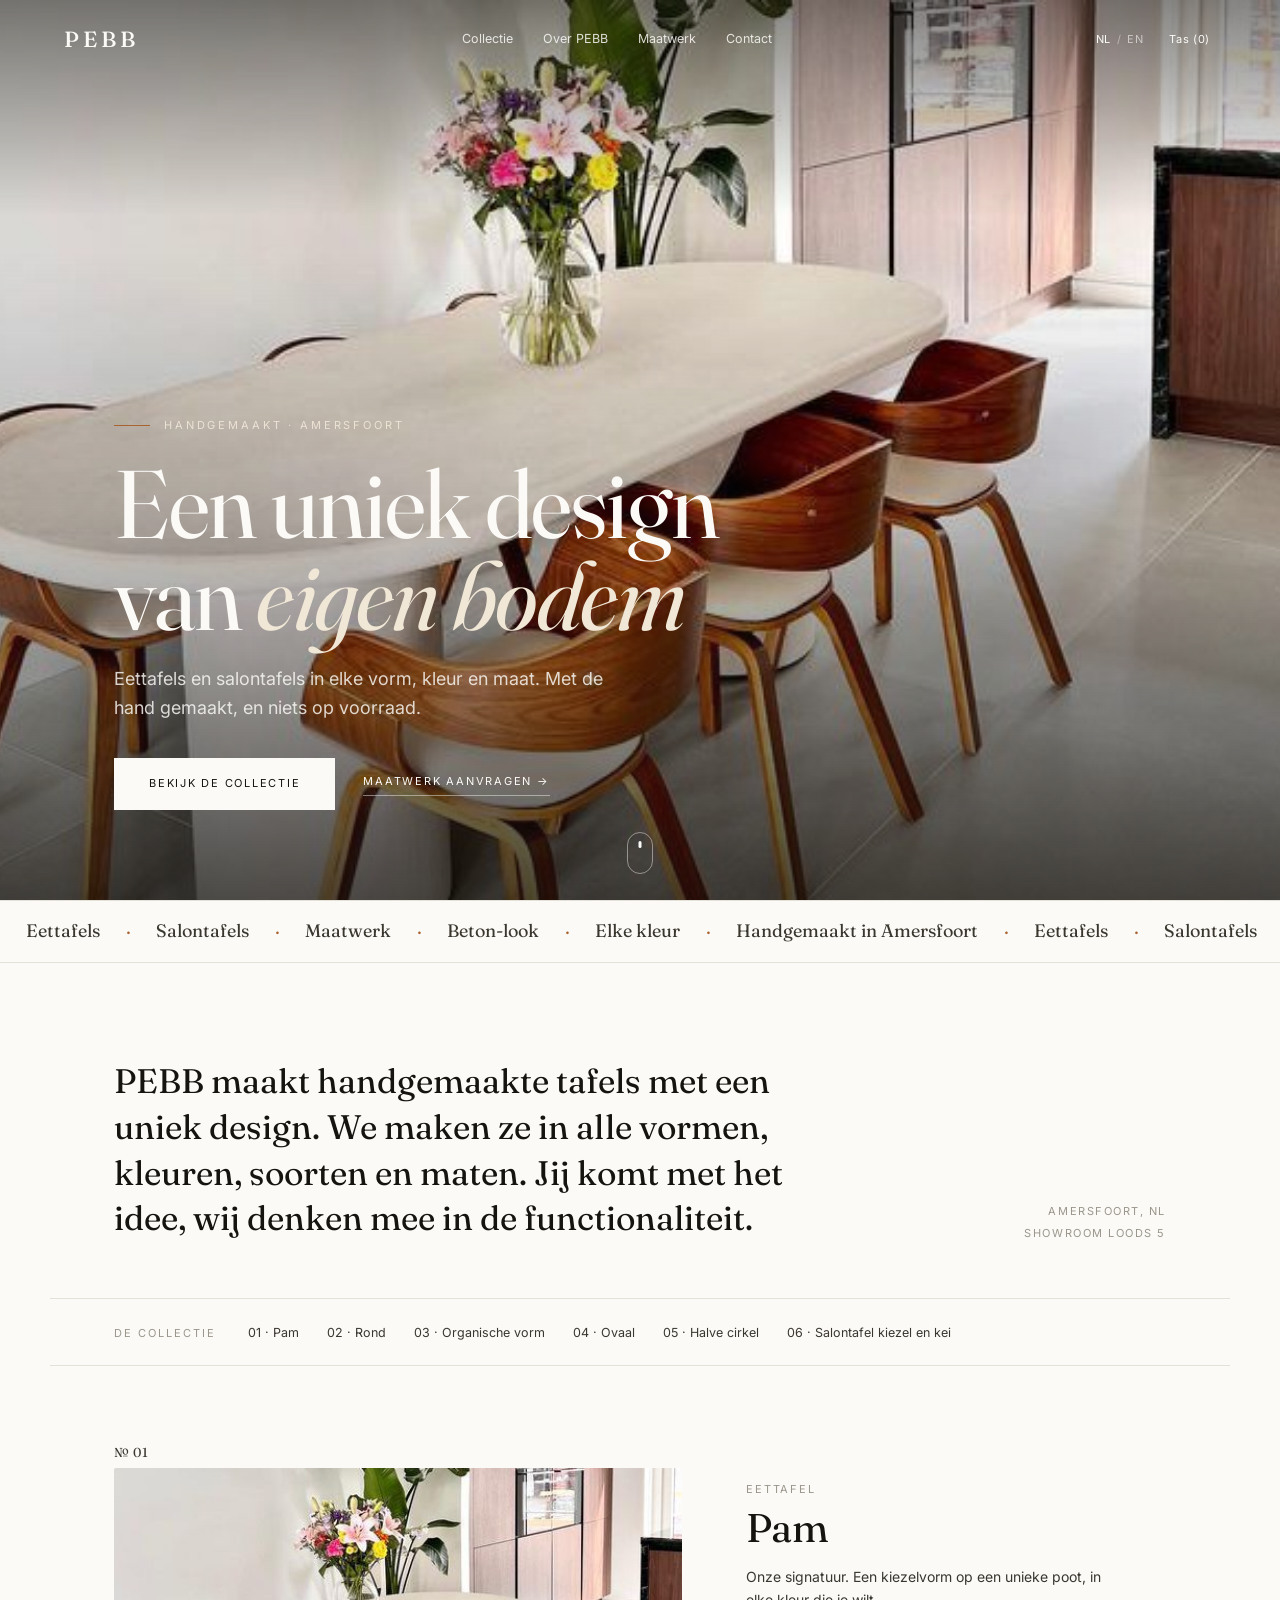
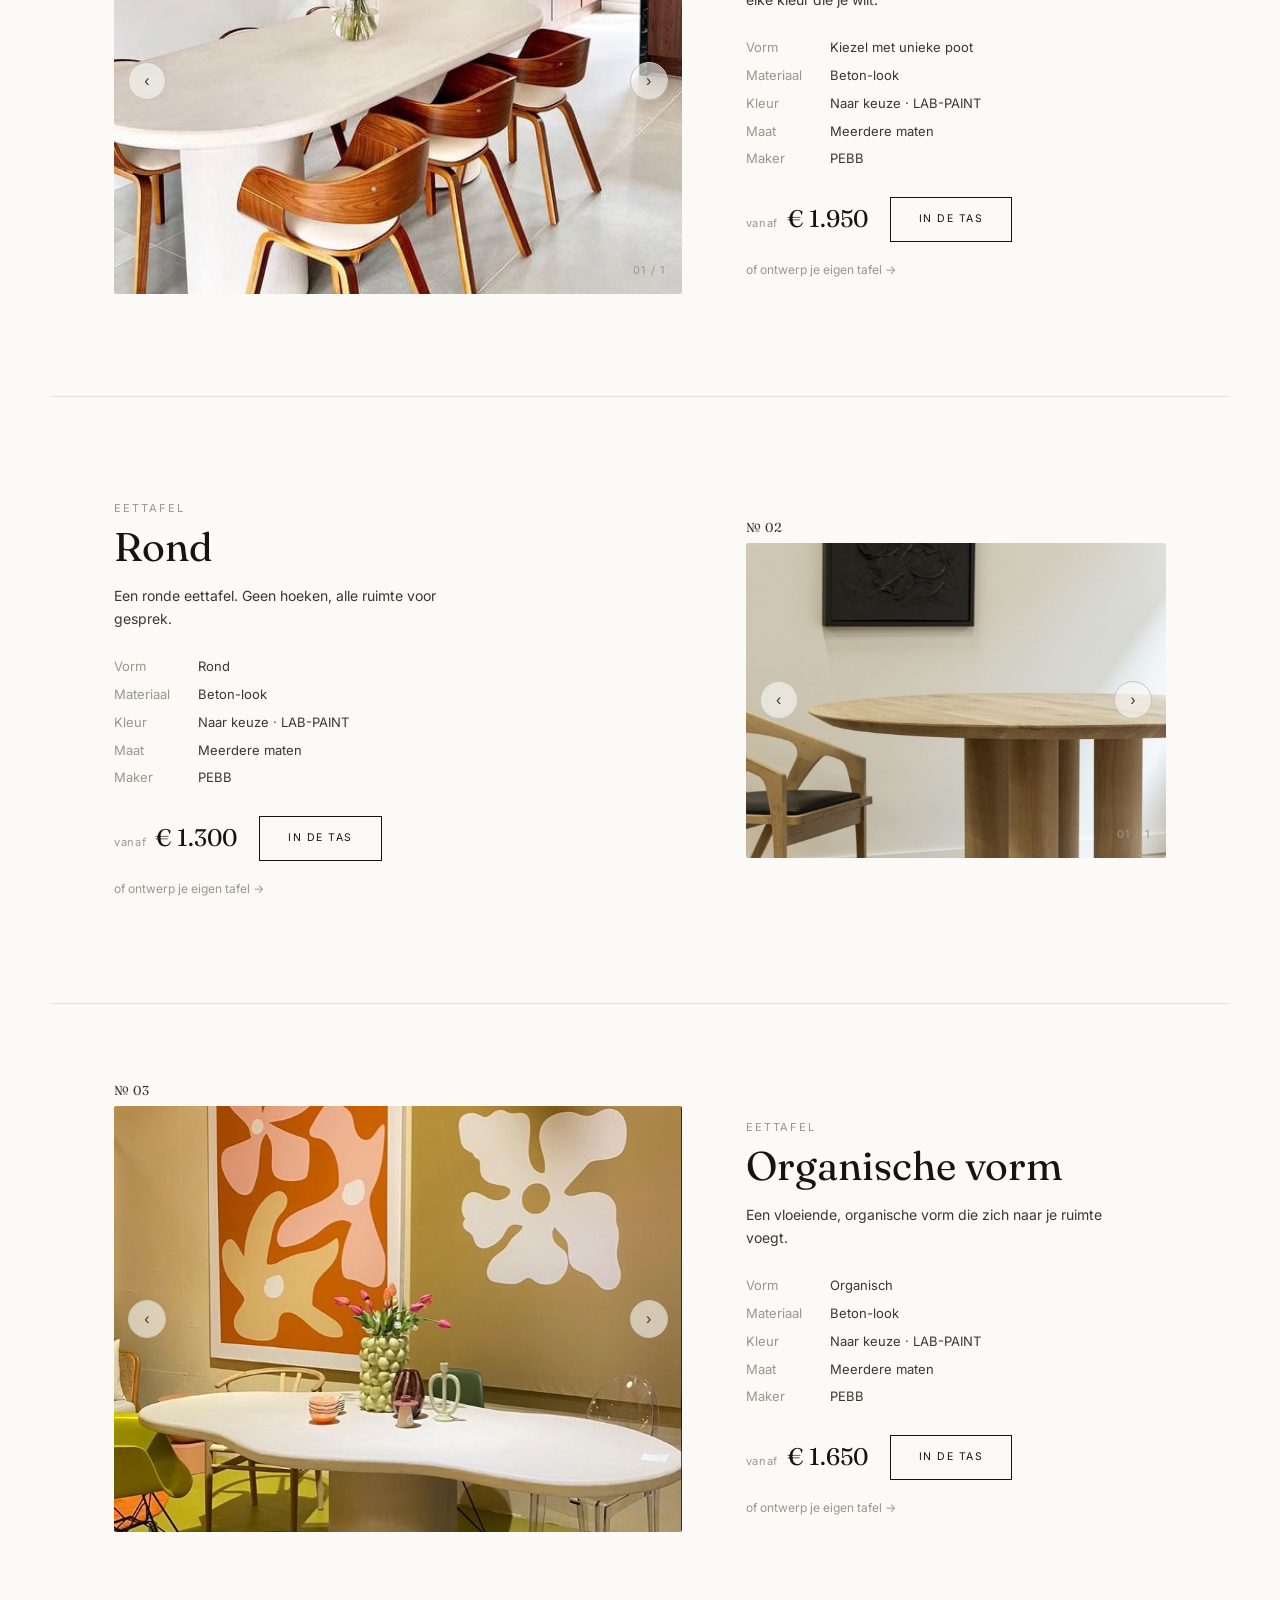
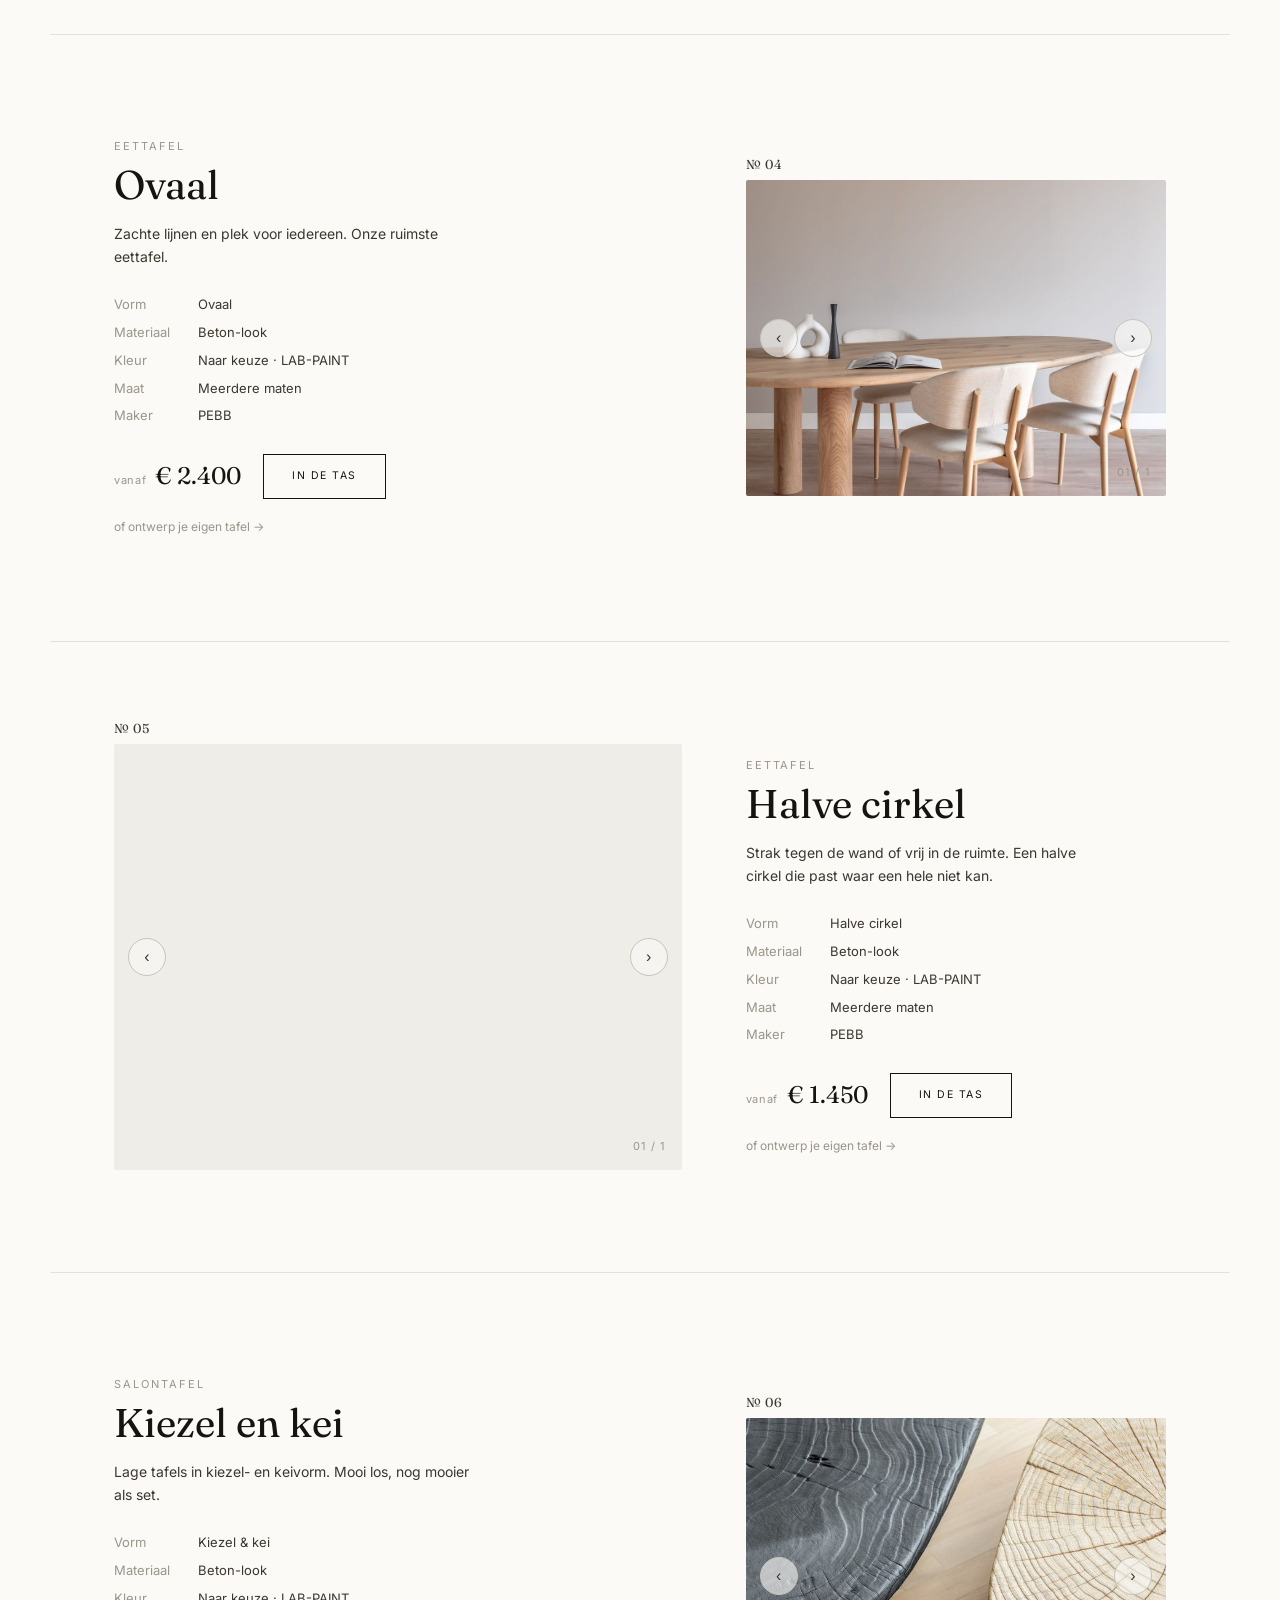
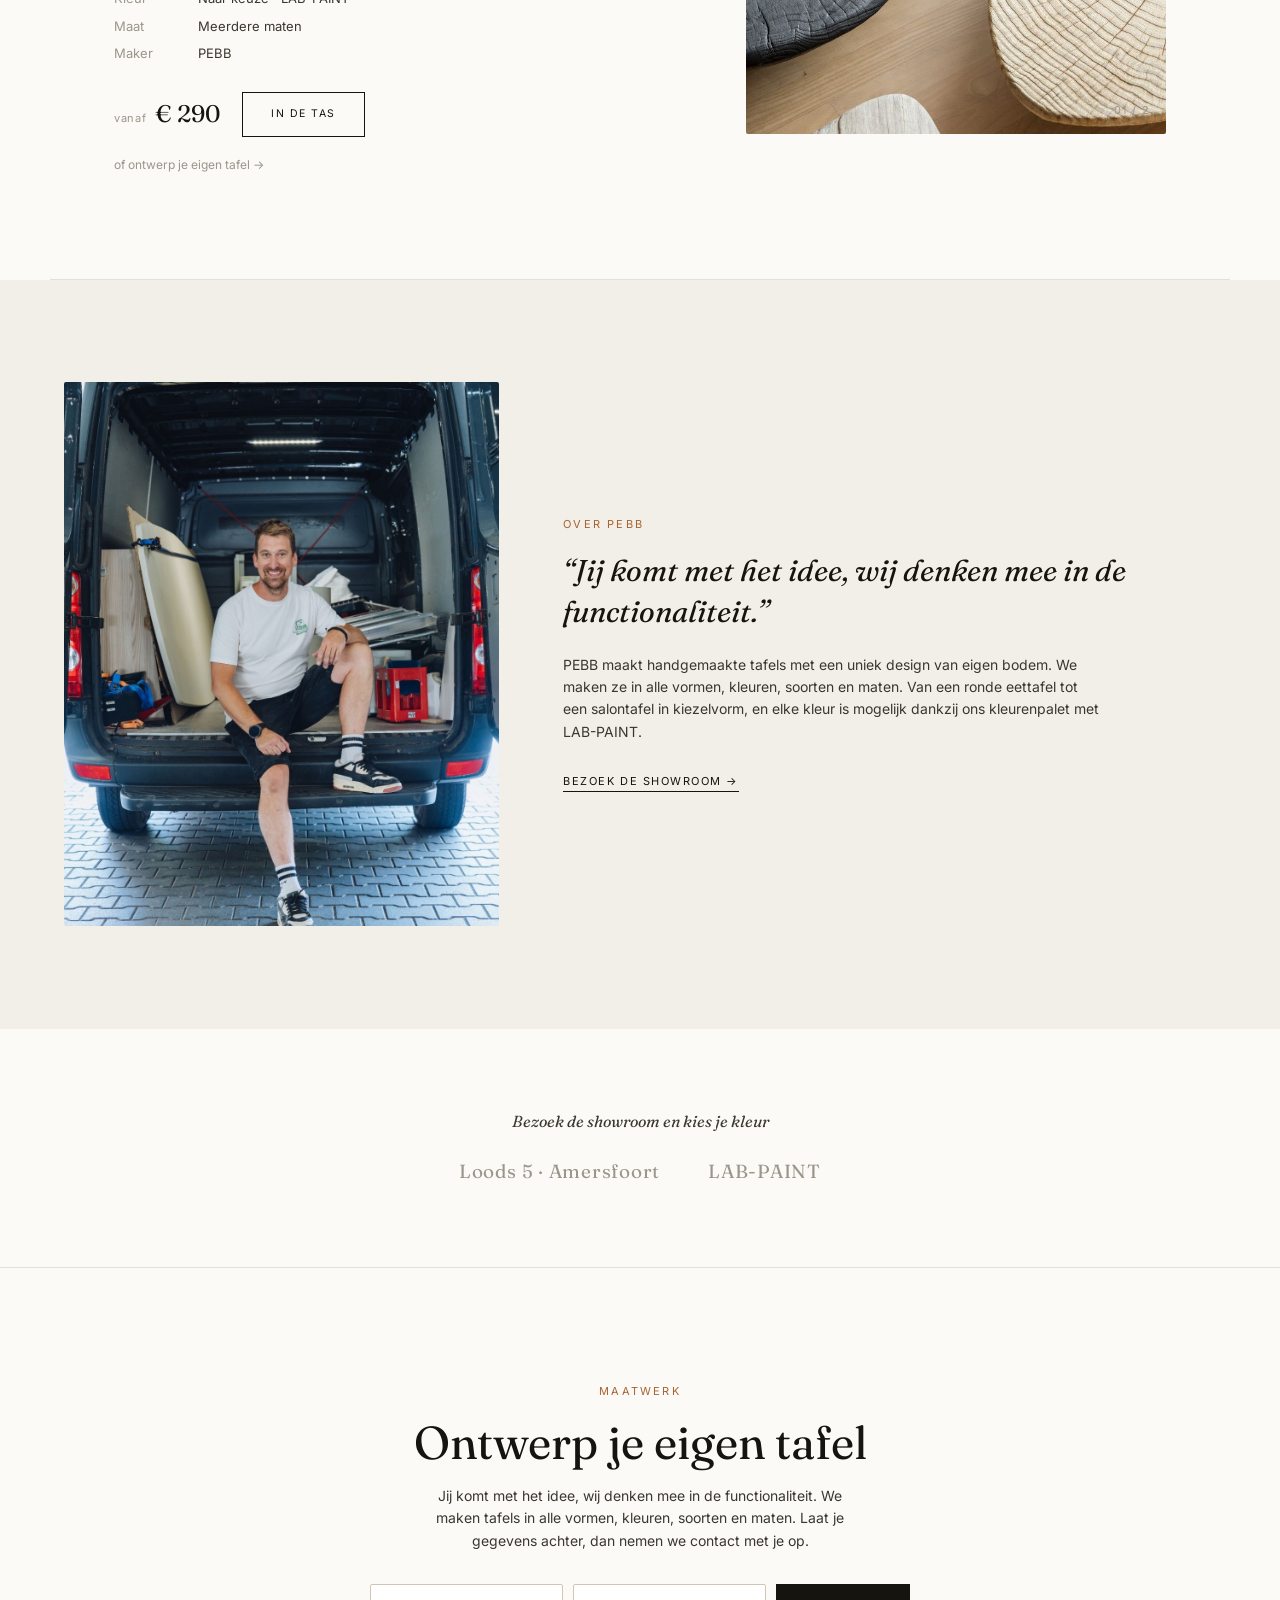
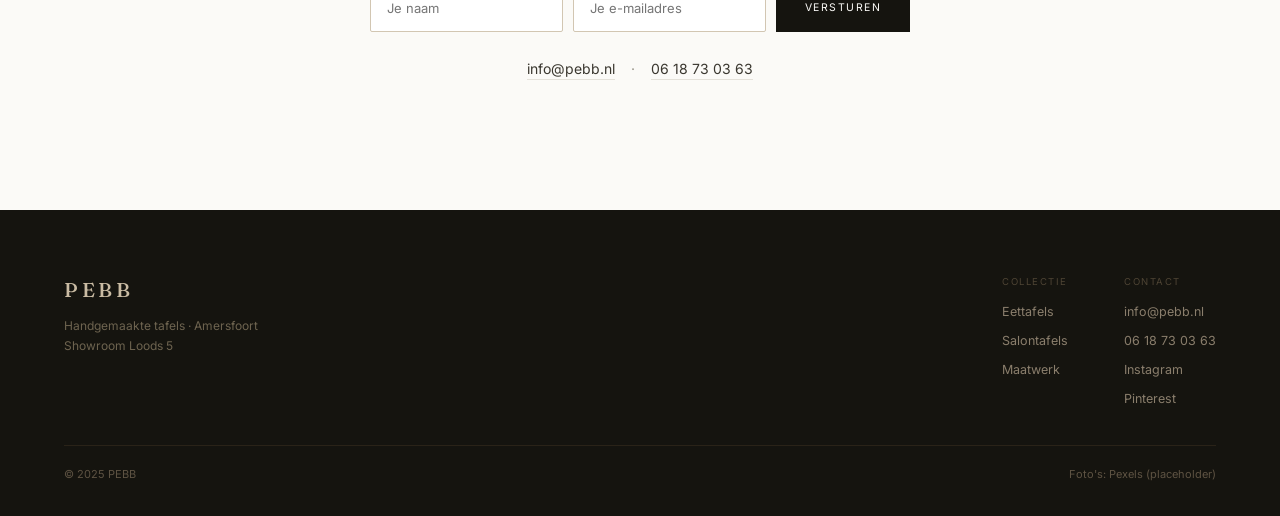
==== commit a1cd5a1f: "Hero en design opgewaardeerd - beeldvullende hero met transparante nav, groot kopwerk, ondertitel en" ====
--- a/index.html
+++ b/index.html
@@ -37,17 +37,42 @@
   </header>
 
   <!-- ============ HERO ============ -->
-  <section class="hero">
+  <section class="hero" id="hero">
     <img class="hero-img" src="assets/hero.jpg"
          onerror="this.onerror=null;this.src='https://images.pexels.com/photos/5865162/pexels-photo-5865162.jpeg?auto=compress&cs=tinysrgb&w=1600'"
          alt="Handgemaakte tafel van PEBB" />
-    <div class="hero-overlay">
+    <div class="hero-scrim" aria-hidden="true"></div>
+    <div class="hero-content">
       <span class="hero-kicker" data-i18n="hero.kicker">Handgemaakt · Amersfoort</span>
-      <h1 class="hero-title" data-i18n="hero.title">Een uniek design van eigen bodem</h1>
-    </div>
+      <h1 class="hero-title" data-i18n="hero.title">Een uniek design<br>van <em>eigen bodem</em></h1>
+      <p class="hero-sub" data-i18n="hero.sub">Eettafels en salontafels in elke vorm, kleur en maat. Met de hand gemaakt, en niets op voorraad.</p>
+      <div class="hero-cta">
+        <a href="#collectie" class="btn-light" data-i18n="hero.cta1">Bekijk de collectie</a>
+        <a href="#maatwerk" class="btn-link-light" data-i18n="hero.cta2">Maatwerk aanvragen &rarr;</a>
+      </div>
+    </div>
+    <a href="#collectie" class="hero-scroll" aria-label="Scroll naar de collectie"><span></span></a>
   </section>
 
   <main>
+
+    <!-- ============ MARQUEE ============ -->
+    <div class="marquee" aria-hidden="true">
+      <div class="marquee-track">
+        <span>Eettafels</span><span class="sep">·</span>
+        <span>Salontafels</span><span class="sep">·</span>
+        <span>Maatwerk</span><span class="sep">·</span>
+        <span>Beton-look</span><span class="sep">·</span>
+        <span>Elke kleur</span><span class="sep">·</span>
+        <span>Handgemaakt in Amersfoort</span><span class="sep">·</span>
+        <span>Eettafels</span><span class="sep">·</span>
+        <span>Salontafels</span><span class="sep">·</span>
+        <span>Maatwerk</span><span class="sep">·</span>
+        <span>Beton-look</span><span class="sep">·</span>
+        <span>Elke kleur</span><span class="sep">·</span>
+        <span>Handgemaakt in Amersfoort</span><span class="sep">·</span>
+      </div>
+    </div>
 
     <!-- ============ INTRO ============ -->
     <section class="intro">
--- a/styles.css
+++ b/styles.css
@@ -33,18 +33,36 @@
 
 /* ---------- HEADER ---------- */
 .site-header {
-  position: sticky;
-  top: 0;
+  position: fixed;
+  top: 0; left: 0; right: 0;
   z-index: 50;
   display: flex;
   align-items: center;
   justify-content: space-between;
   gap: 24px;
-  padding: 18px var(--gutter);
-  background: rgba(251, 250, 247, 0.88);
-  backdrop-filter: blur(8px);
-  border-bottom: 0.5px solid var(--hairline);
-}
+  padding: 22px var(--gutter);
+  background: transparent;
+  border-bottom: 0.5px solid transparent;
+  transition: background .4s ease, padding .35s ease, border-color .4s ease;
+}
+.site-header.scrolled {
+  background: rgba(251, 250, 247, 0.9);
+  backdrop-filter: blur(10px);
+  border-bottom-color: var(--hairline);
+  padding-top: 14px;
+  padding-bottom: 14px;
+}
+/* transparent state (over the hero) -> light text */
+.site-header:not(.scrolled) .wordmark,
+.site-header:not(.scrolled) .bag,
+.site-header:not(.scrolled) .lang.is-active { color: #FBFAF7; }
+.site-header:not(.scrolled) .main-nav a { color: rgba(251, 250, 247, 0.85); }
+.site-header:not(.scrolled) .main-nav a::after { background: #FBFAF7; }
+.site-header:not(.scrolled) .lang { color: rgba(251, 250, 247, 0.6); }
+.site-header:not(.scrolled) .lang-sep { color: rgba(251, 250, 247, 0.45); }
+
+/* keep anchored sections clear of the fixed header */
+.item, .atelier, .bespoke, .press, .index-bar { scroll-margin-top: 84px; }
 
 .wordmark {
   font-family: 'Fraunces', serif;
@@ -89,34 +107,114 @@
 .hero {
   position: relative;
   width: 100%;
-  height: clamp(360px, 56vh, 620px);
+  height: 100svh;
+  min-height: 600px;
+  max-height: 920px;
   overflow: hidden;
-  background: var(--paper-2);
+  background: var(--ink);
 }
 .hero-img {
+  position: absolute; inset: 0;
   width: 100%; height: 100%;
   object-fit: cover;
   display: block;
-}
-.hero-overlay {
+  transform: scale(1.07);
+  animation: heroZoom 10s cubic-bezier(.22,.61,.36,1) forwards;
+}
+@keyframes heroZoom { to { transform: scale(1); } }
+.hero-scrim {
+  position: absolute; inset: 0;
+  background:
+    linear-gradient(to bottom, rgba(15,12,8,0.50) 0%, rgba(15,12,8,0) 24%),
+    linear-gradient(to top, rgba(15,12,8,0.74) 0%, rgba(15,12,8,0.20) 44%, rgba(15,12,8,0) 72%);
+}
+.hero-content {
   position: absolute;
-  left: 0; bottom: 0;
+  left: 50%; transform: translateX(-50%);
+  bottom: clamp(56px, 10vh, 132px);
   width: 100%;
-  padding: clamp(28px, 5vw, 56px) var(--gutter);
-  background: linear-gradient(to top, rgba(20,16,10,0.55), rgba(20,16,10,0));
+  max-width: var(--maxw);
+  padding: 0 var(--gutter);
 }
 .hero-kicker {
-  display: block;
-  font-size: 11px; letter-spacing: 0.22em; text-transform: uppercase;
-  color: #E8DFD0;
-  margin-bottom: 14px;
+  display: inline-flex; align-items: center; gap: 14px;
+  font-size: 11px; letter-spacing: 0.26em; text-transform: uppercase;
+  color: #ECE3D4;
+  margin-bottom: 22px;
+}
+.hero-kicker::before {
+  content: ""; width: 36px; height: 1px;
+  background: var(--accent); display: inline-block;
 }
 .hero-title {
-  font-size: clamp(34px, 6vw, 64px);
-  line-height: 1.04;
+  font-size: clamp(46px, 8.2vw, 96px);
+  line-height: 0.96;
+  letter-spacing: -0.015em;
   color: #FBFAF7;
-  max-width: 14ch;
-}
+  margin: 0 0 24px;
+  max-width: 18ch;
+}
+.hero-title em { font-style: italic; color: #F1E7D6; }
+.hero-sub {
+  font-size: clamp(15px, 1.5vw, 18px);
+  line-height: 1.6;
+  color: rgba(251, 250, 247, 0.82);
+  max-width: 48ch;
+  margin: 0 0 36px;
+}
+.hero-cta {
+  display: flex; align-items: center; gap: 28px; flex-wrap: wrap;
+}
+.btn-light {
+  display: inline-block;
+  background: #FBFAF7; color: var(--ink);
+  border: 0.5px solid #FBFAF7;
+  padding: 16px 34px;
+  font-size: 11px; letter-spacing: 0.16em; text-transform: uppercase;
+  transition: background .25s, color .25s, transform .12s;
+}
+.btn-light:hover { background: transparent; color: #FBFAF7; }
+.btn-light:active { transform: scale(.98); }
+.btn-link-light {
+  font-size: 11px; letter-spacing: 0.16em; text-transform: uppercase;
+  color: #FBFAF7;
+  border-bottom: 0.5px solid rgba(251, 250, 247, 0.45);
+  padding-bottom: 4px;
+  transition: border-color .25s;
+}
+.btn-link-light:hover { border-color: #FBFAF7; }
+.hero-scroll {
+  position: absolute; bottom: 26px; left: 50%;
+  transform: translateX(-50%);
+  width: 26px; height: 42px;
+  border: 1px solid rgba(251, 250, 247, 0.45);
+  border-radius: 14px;
+  display: none;
+}
+.hero-scroll span {
+  position: absolute; top: 8px; left: 50%;
+  width: 3px; height: 7px; border-radius: 2px;
+  background: #FBFAF7; transform: translateX(-50%);
+  animation: scrollDot 1.9s ease-in-out infinite;
+}
+@keyframes scrollDot {
+  0% { opacity: 0; top: 8px; }
+  30% { opacity: 1; }
+  60% { opacity: 1; top: 22px; }
+  100% { opacity: 0; top: 22px; }
+}
+@media (min-width: 760px) { .hero-scroll { display: block; } }
+
+/* staggered entrance for hero content */
+.hero-kicker, .hero-title, .hero-sub, .hero-cta {
+  opacity: 0; transform: translateY(22px);
+  animation: heroUp .95s cubic-bezier(.22,.61,.36,1) forwards;
+}
+.hero-kicker { animation-delay: .15s; }
+.hero-title  { animation-delay: .30s; }
+.hero-sub    { animation-delay: .50s; }
+.hero-cta    { animation-delay: .66s; }
+@keyframes heroUp { to { opacity: 1; transform: none; } }
 
 /* ---------- INTRO ---------- */
 .intro {
@@ -208,9 +306,10 @@
   object-fit: cover;
   display: block;
   opacity: 0;
-  transition: opacity .4s ease;
+  transition: opacity .4s ease, transform .8s cubic-bezier(.22,.61,.36,1);
 }
 .stage-img.loaded { opacity: 1; }
+.item-gallery:hover .stage-img.loaded { transform: scale(1.05); }
 
 .gnav {
   position: absolute;
@@ -472,6 +571,47 @@
 }
 .toast.show { opacity: 1; transform: translateX(-50%) translateY(0); }
 
+/* ---------- MARQUEE ---------- */
+.marquee {
+  overflow: hidden;
+  border-top: 0.5px solid var(--hairline);
+  border-bottom: 0.5px solid var(--hairline);
+  padding: 16px 0;
+  background: var(--paper);
+}
+.marquee-track {
+  display: inline-flex;
+  align-items: center;
+  white-space: nowrap;
+  will-change: transform;
+  animation: marquee 34s linear infinite;
+}
+.marquee:hover .marquee-track { animation-play-state: paused; }
+.marquee span {
+  font-family: 'Fraunces', serif;
+  font-size: 18px;
+  color: var(--ink-soft);
+  padding: 0 26px;
+}
+.marquee span.sep { color: var(--accent); padding: 0; }
+@keyframes marquee { to { transform: translateX(-50%); } }
+
+/* ---------- SCROLL REVEAL ---------- */
+.reveal {
+  opacity: 0;
+  transform: translateY(30px);
+  transition: opacity .8s ease, transform .8s cubic-bezier(.22,.61,.36,1);
+}
+.reveal.in { opacity: 1; transform: none; }
+
+@media (prefers-reduced-motion: reduce) {
+  .hero-img, .hero-kicker, .hero-title, .hero-sub, .hero-cta,
+  .marquee-track, .hero-scroll span { animation: none !important; }
+  .hero-kicker, .hero-title, .hero-sub, .hero-cta { opacity: 1; transform: none; }
+  .hero-img { transform: none; }
+  .reveal { opacity: 1; transform: none; transition: none; }
+}
+
 /* ---------- RESPONSIVE ---------- */
 @media (max-width: 820px) {
   .main-nav { display: none; }
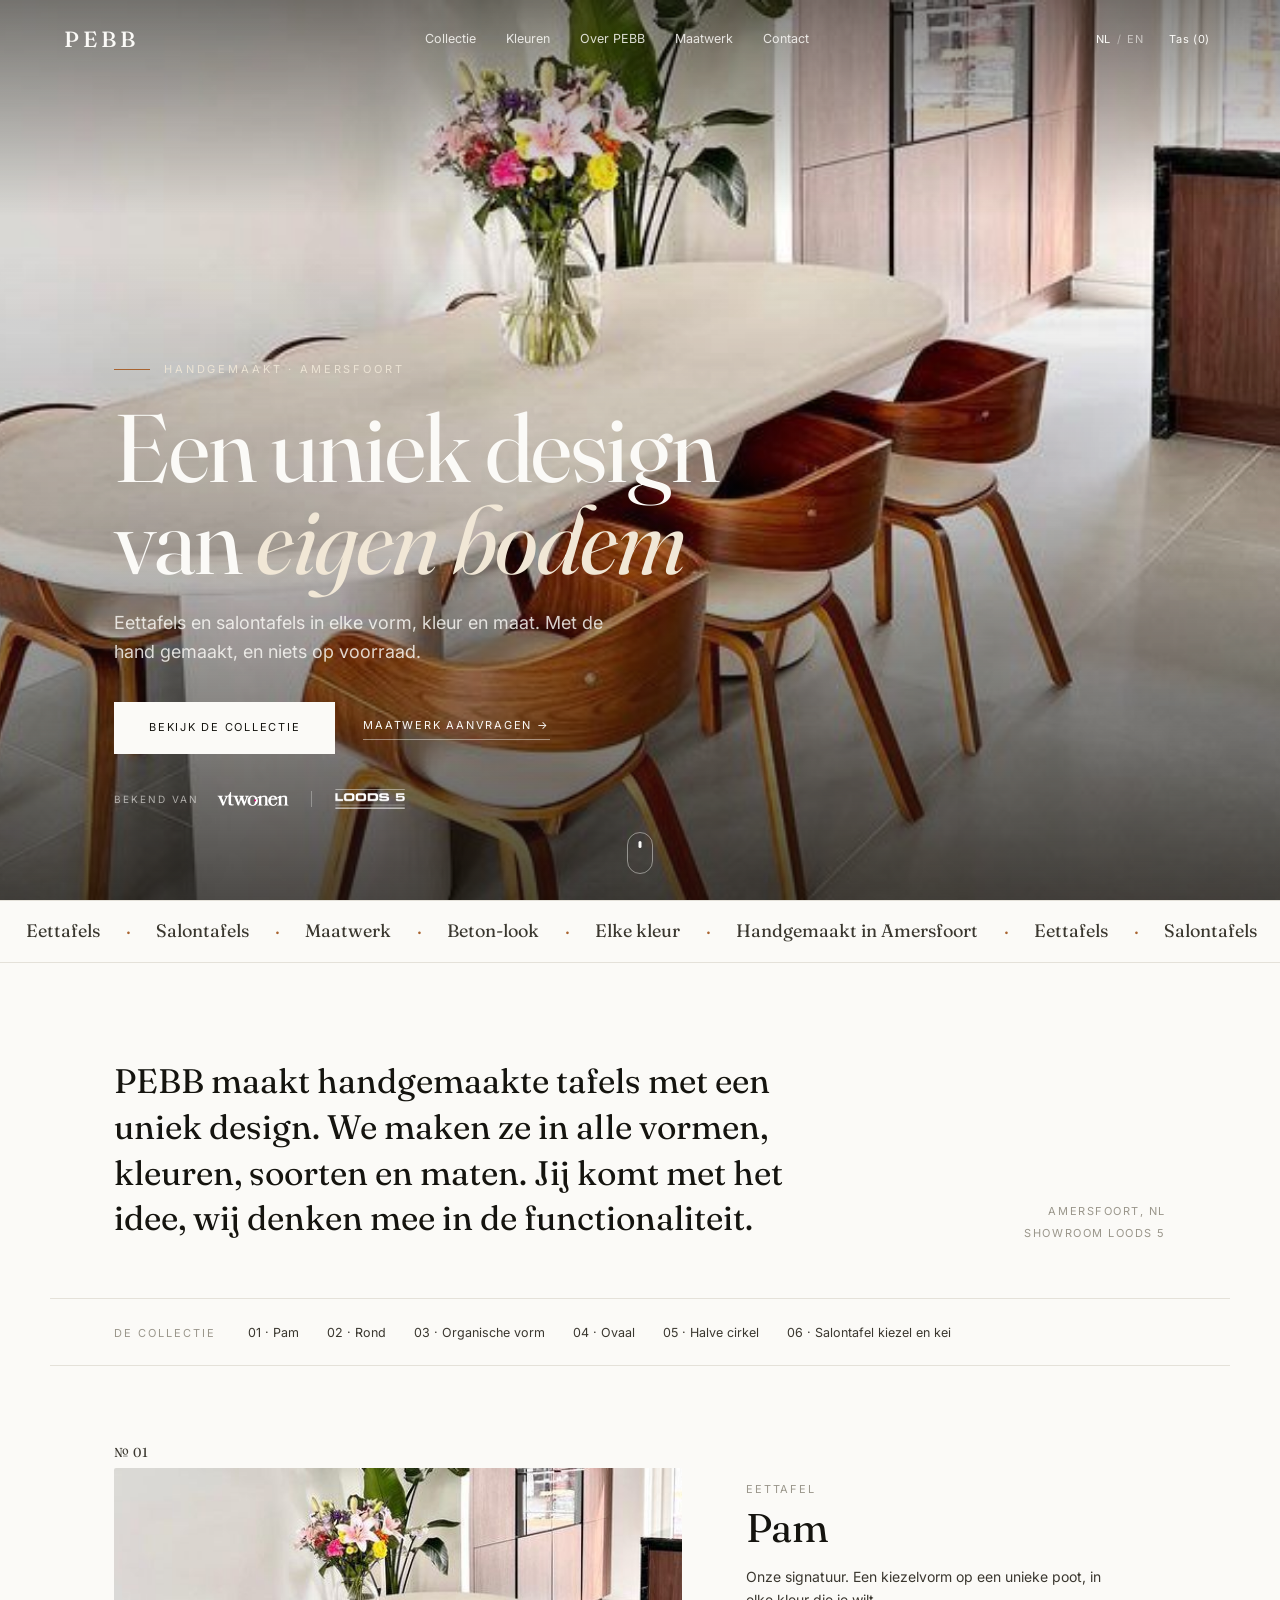
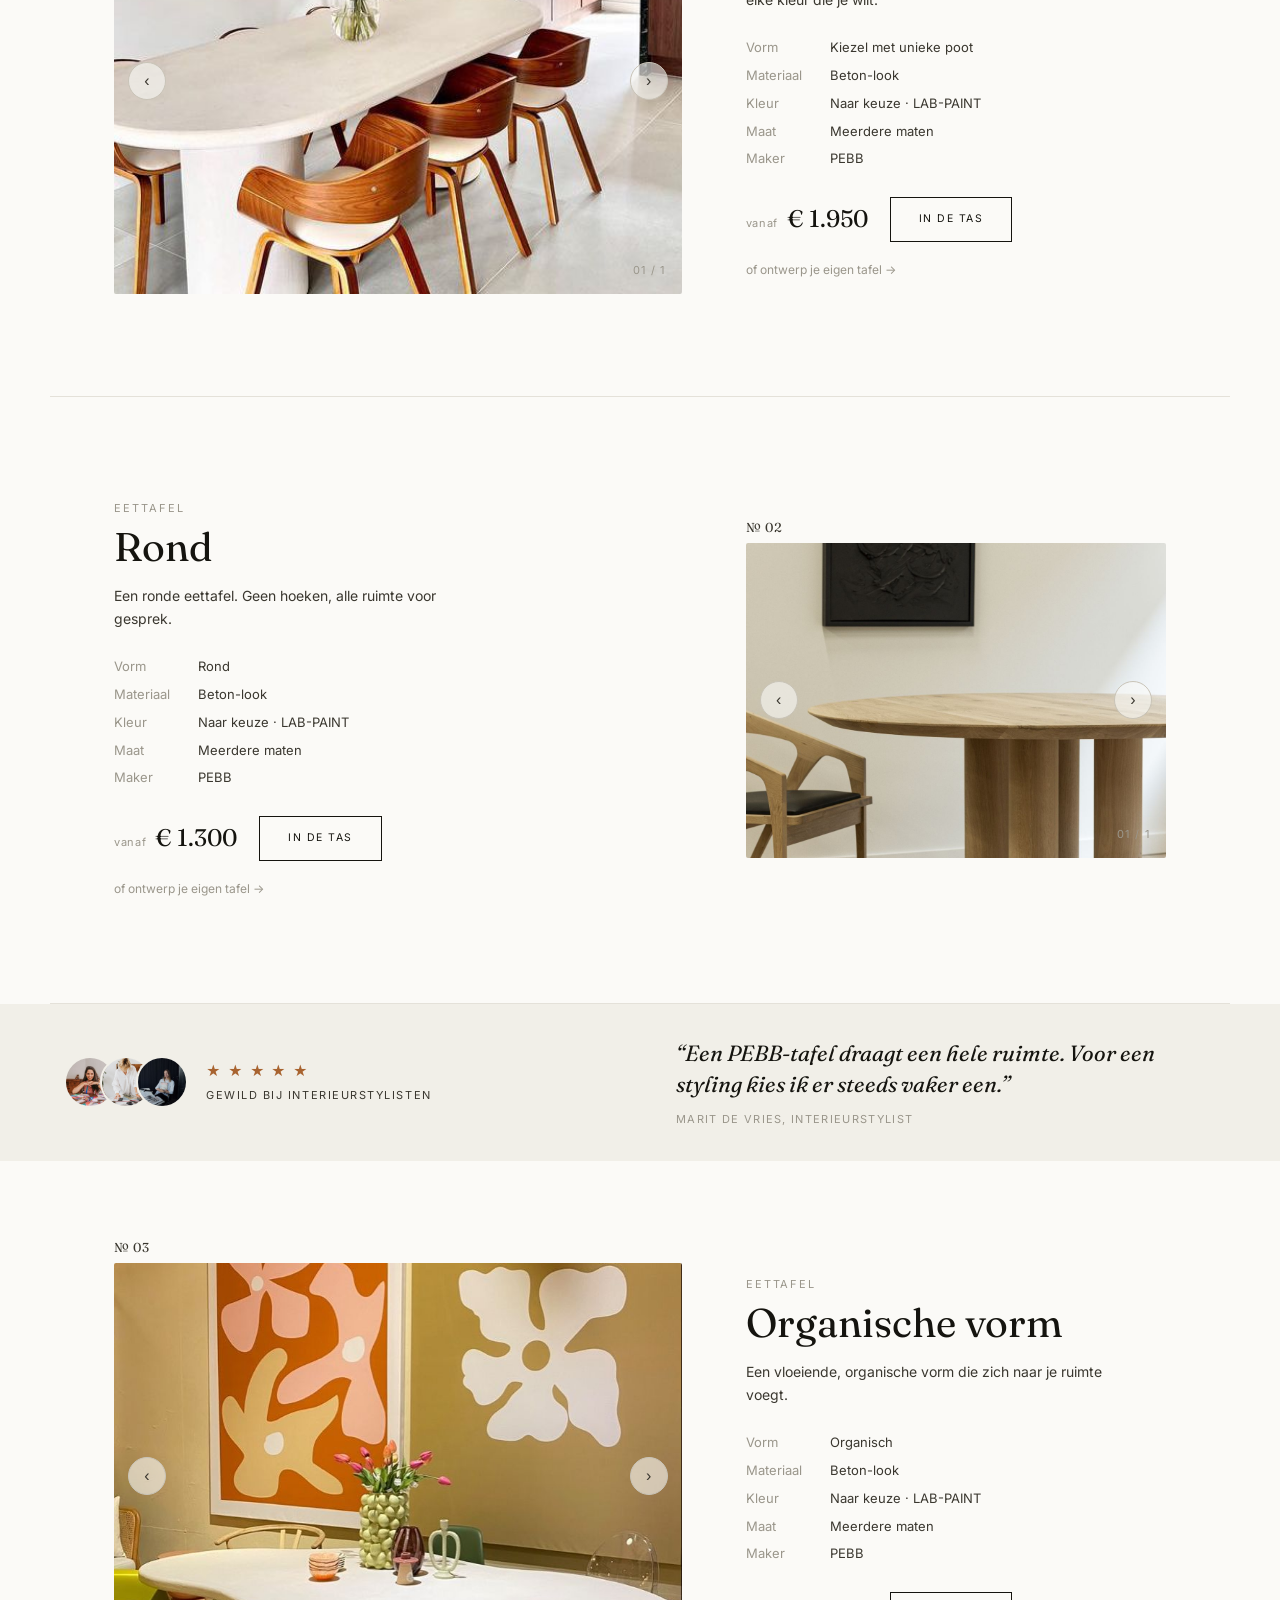
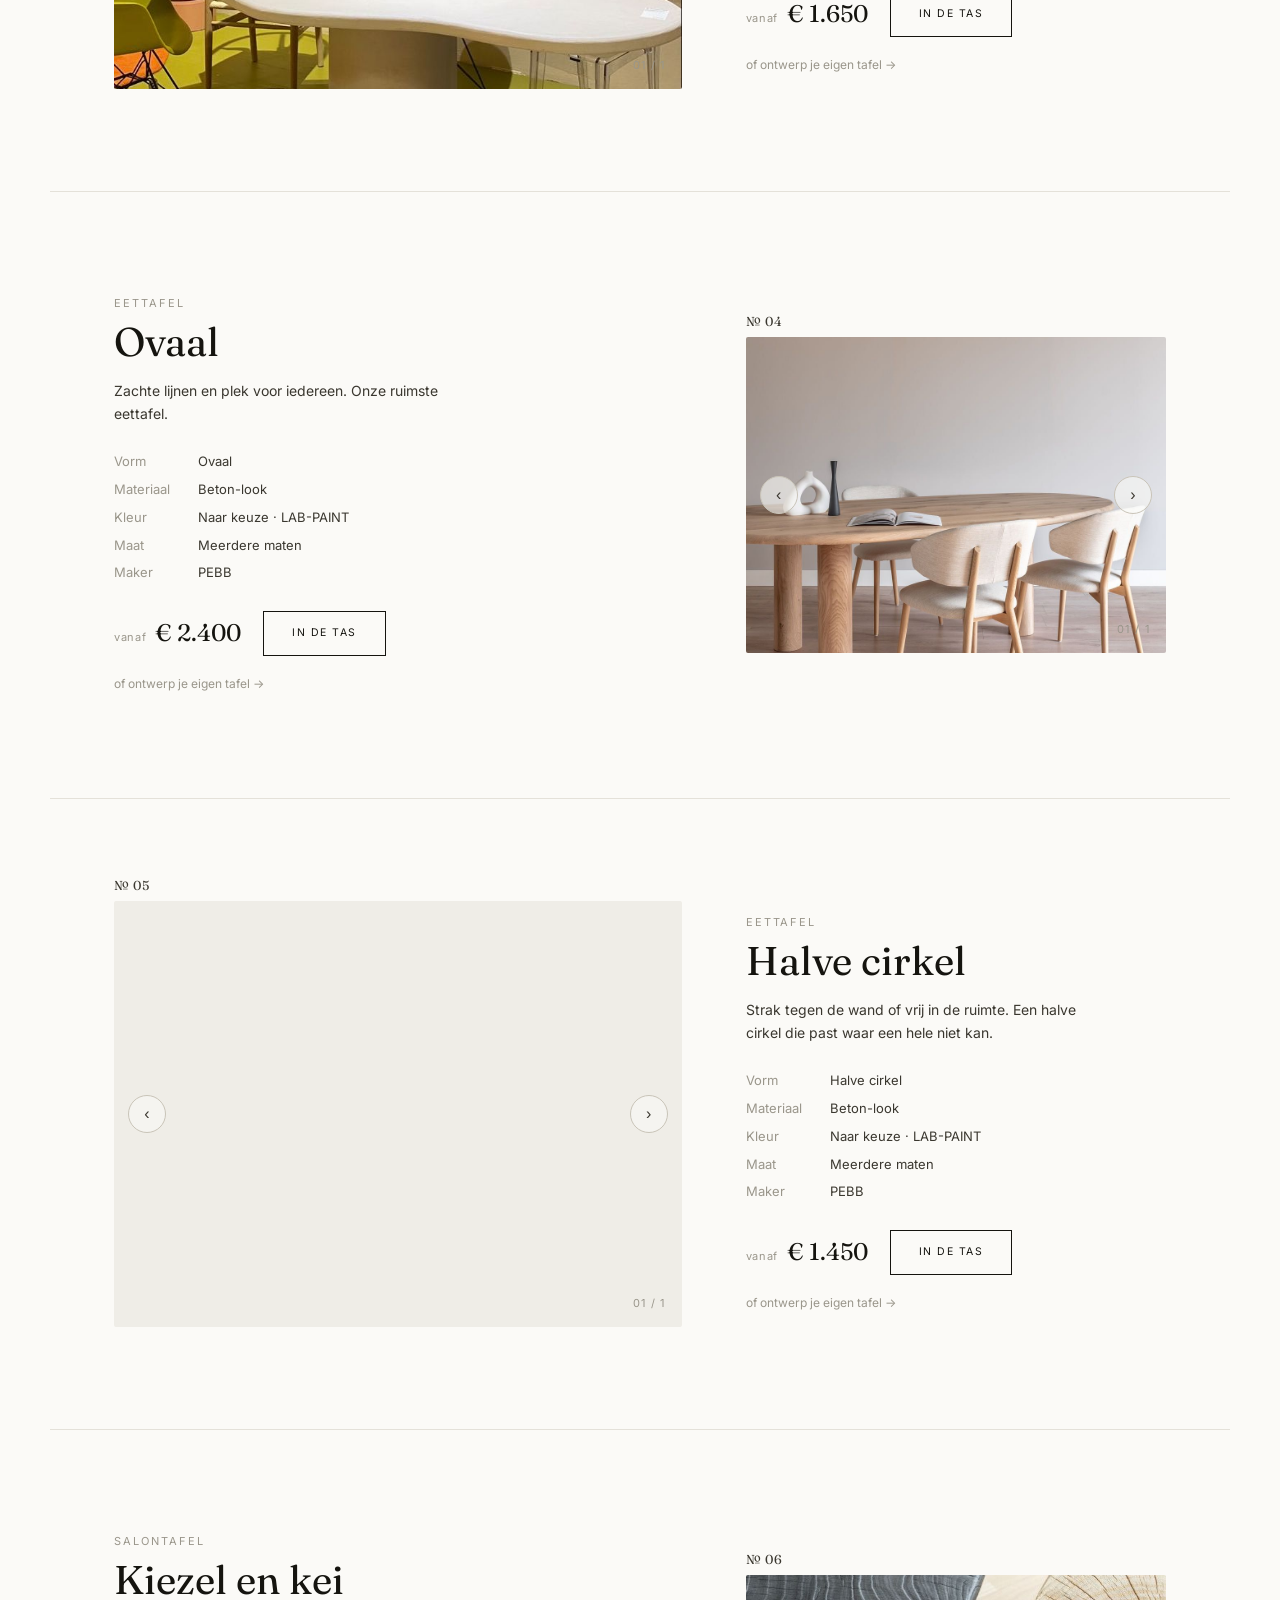
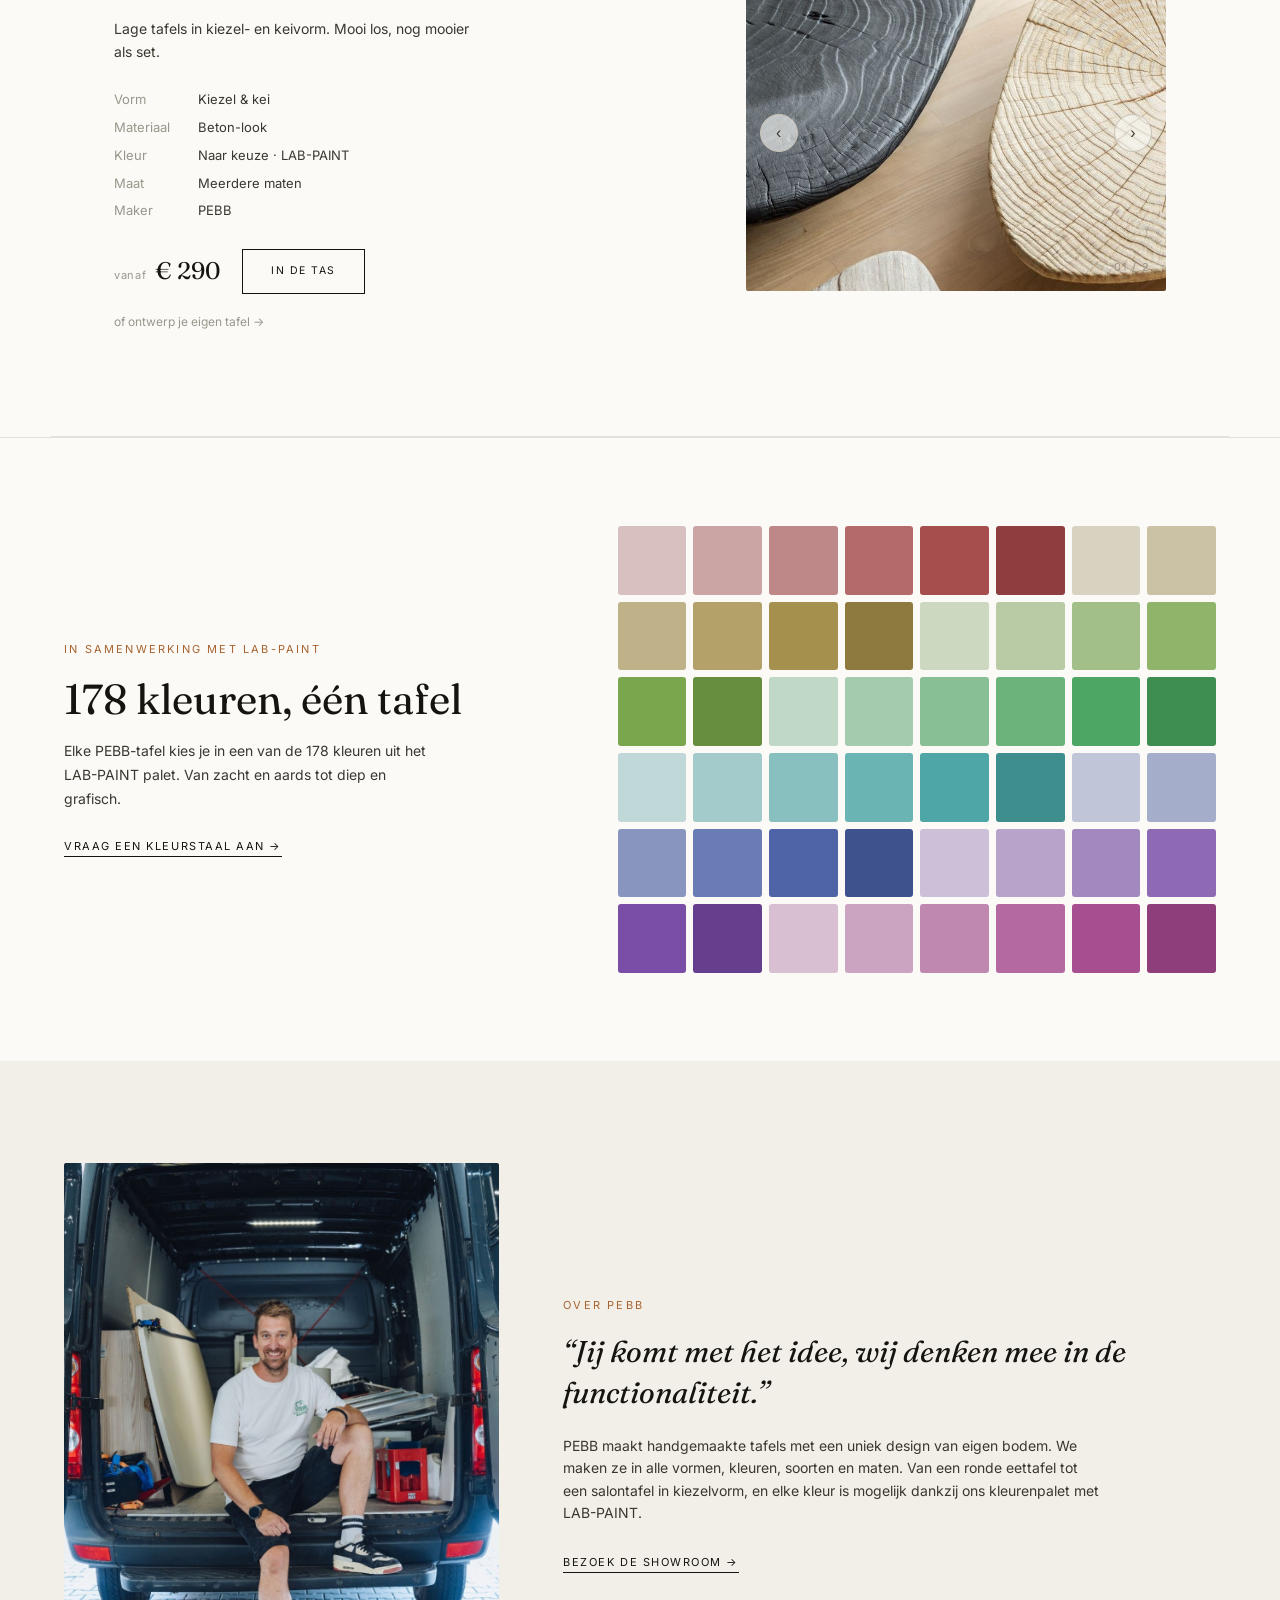
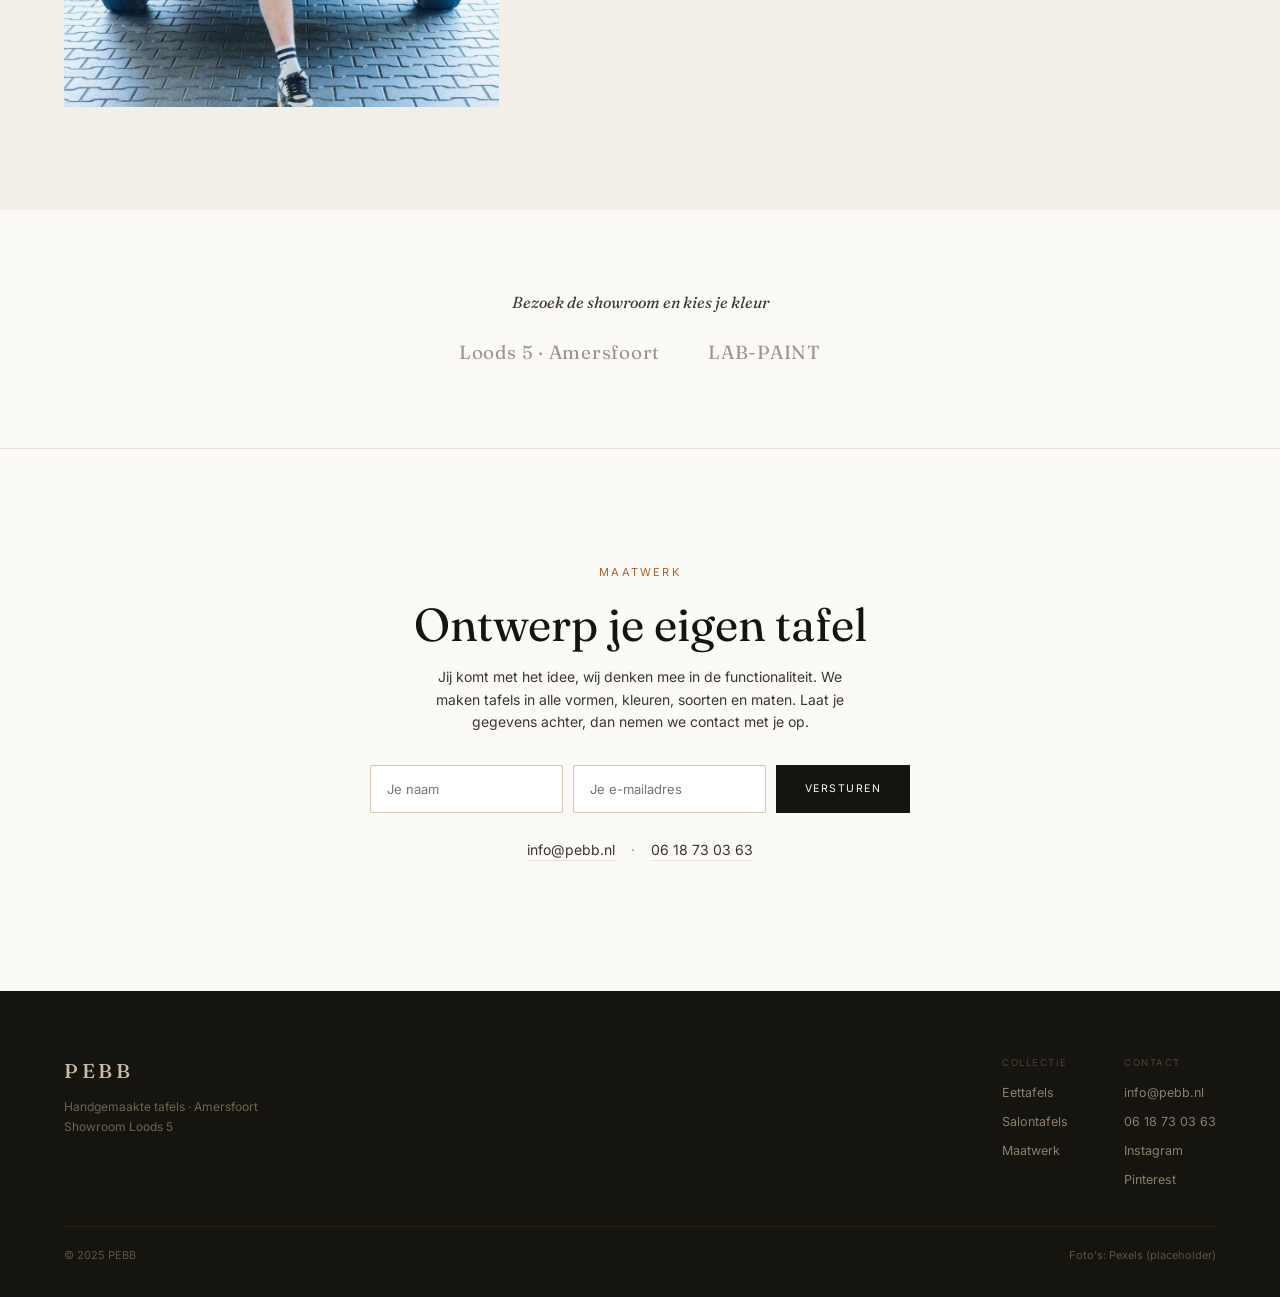
==== commit 678414b6: "Drie nieuwe elementen: stylist-proof, 178 kleuren, bekend-van logo's - compacte proof-balk met styli" ====
--- a/index.html
+++ b/index.html
@@ -19,6 +19,7 @@
 
     <nav class="main-nav" aria-label="Hoofdmenu">
       <a href="#collectie" data-i18n="nav.collection">Collectie</a>
+      <a href="#kleuren" data-i18n="nav.colors">Kleuren</a>
       <a href="#atelier" data-i18n="nav.studio">Over PEBB</a>
       <a href="#maatwerk" data-i18n="nav.bespoke">Maatwerk</a>
       <a href="#contact" data-i18n="nav.contact">Contact</a>
@@ -49,6 +50,16 @@
       <div class="hero-cta">
         <a href="#collectie" class="btn-light" data-i18n="hero.cta1">Bekijk de collectie</a>
         <a href="#maatwerk" class="btn-link-light" data-i18n="hero.cta2">Maatwerk aanvragen &rarr;</a>
+      </div>
+      <div class="hero-press">
+        <span class="hero-press-label" data-i18n="hero.press">Bekend van</span>
+        <div class="hero-press-logos">
+          <img class="hero-logo" src="assets/logo-vtwonen.png" alt="vtwonen"
+               onerror="this.replaceWith(Object.assign(document.createElement('span'),{className:'hero-logo-text',textContent:this.alt}))" />
+          <span class="hero-press-sep" aria-hidden="true"></span>
+          <img class="hero-logo" src="assets/logo-loods5.png" alt="Loods 5"
+               onerror="this.replaceWith(Object.assign(document.createElement('span'),{className:'hero-logo-text',textContent:this.alt}))" />
+        </div>
       </div>
     </div>
     <a href="#collectie" class="hero-scroll" aria-label="Scroll naar de collectie"><span></span></a>
@@ -167,6 +178,28 @@
       </div>
     </article>
 
+    <!-- ============ PROOF / STYLISTEN ============ -->
+    <section class="proof" id="reviews">
+      <div class="proof-inner">
+        <div class="proof-lead">
+          <div class="avatars">
+            <img class="avatar" src="assets/stylist-2.jpg" alt="Interieurstylist" />
+            <img class="avatar" src="assets/stylist-1.jpg" alt="Interieurstylist" />
+            <img class="avatar" src="assets/stylist-3.jpg" alt="Interieurstylist" />
+          </div>
+          <div class="proof-stat">
+            <div class="stars" aria-label="5 van 5 sterren">&#9733; &#9733; &#9733; &#9733; &#9733;</div>
+            <span class="proof-label" data-i18n="proof.label">Gewild bij interieurstylisten</span>
+          </div>
+        </div>
+        <blockquote class="proof-quote" data-i18n="proof.quote">
+          &ldquo;Een PEBB-tafel draagt een hele ruimte. Voor een styling kies
+          ik er steeds vaker een.&rdquo;
+          <cite>Marit de Vries, interieurstylist</cite>
+        </blockquote>
+      </div>
+    </section>
+
     <!-- 03 -->
     <article class="item" id="item-03" data-gallery="03">
       <div class="item-gallery">
@@ -295,6 +328,22 @@
         <a class="bespoke-link" href="#maatwerk" data-i18n="item.bespoke">of ontwerp je eigen tafel &rarr;</a>
       </div>
     </article>
+
+    <!-- ============ KLEUREN / LAB-PAINT ============ -->
+    <section class="colors" id="kleuren">
+      <div class="colors-inner">
+        <div class="colors-copy">
+          <span class="kicker" data-i18n="colors.kicker">In samenwerking met LAB-PAINT</span>
+          <h2 class="colors-title" data-i18n="colors.title">178 kleuren, één tafel</h2>
+          <p class="colors-text" data-i18n="colors.text">
+            Elke PEBB-tafel kies je in een van de 178 kleuren uit het
+            LAB-PAINT palet. Van zacht en aards tot diep en grafisch.
+          </p>
+          <a class="text-link" href="#maatwerk" data-i18n="colors.cta">Vraag een kleurstaal aan &rarr;</a>
+        </div>
+        <div class="swatches" id="swatches" aria-hidden="true"></div>
+      </div>
+    </section>
 
     <!-- ============ OVER PEBB ============ -->
     <section class="atelier" id="atelier">
--- a/styles.css
+++ b/styles.css
@@ -183,6 +183,38 @@
   transition: border-color .25s;
 }
 .btn-link-light:hover { border-color: #FBFAF7; }
+.hero-press {
+  display: flex;
+  align-items: center;
+  gap: 18px;
+  margin-top: 34px;
+  flex-wrap: wrap;
+}
+.hero-press-label {
+  font-size: 10px;
+  letter-spacing: 0.2em;
+  text-transform: uppercase;
+  color: rgba(251, 250, 247, 0.6);
+}
+.hero-press-logos {
+  display: flex;
+  align-items: center;
+  gap: 22px;
+}
+.hero-logo {
+  height: 22px; width: auto;
+  opacity: 1;                        /* logo's tonen in eigen kleur */
+}
+.hero-logo-text {
+  font-family: 'Fraunces', serif;
+  font-size: 18px;
+  letter-spacing: 0.03em;
+  color: #FBFAF7;
+}
+.hero-press-sep {
+  width: 1px; height: 16px;
+  background: rgba(251, 250, 247, 0.3);
+}
 .hero-scroll {
   position: absolute; bottom: 26px; left: 50%;
   transform: translateX(-50%);
@@ -206,7 +238,7 @@
 @media (min-width: 760px) { .hero-scroll { display: block; } }
 
 /* staggered entrance for hero content */
-.hero-kicker, .hero-title, .hero-sub, .hero-cta {
+.hero-kicker, .hero-title, .hero-sub, .hero-cta, .hero-press {
   opacity: 0; transform: translateY(22px);
   animation: heroUp .95s cubic-bezier(.22,.61,.36,1) forwards;
 }
@@ -214,6 +246,7 @@
 .hero-title  { animation-delay: .30s; }
 .hero-sub    { animation-delay: .50s; }
 .hero-cta    { animation-delay: .66s; }
+.hero-press  { animation-delay: .82s; }
 @keyframes heroUp { to { opacity: 1; transform: none; } }
 
 /* ---------- INTRO ---------- */
@@ -571,6 +604,109 @@
 }
 .toast.show { opacity: 1; transform: translateX(-50%) translateY(0); }
 
+/* ---------- KLEUREN / LAB-PAINT ---------- */
+.colors {
+  background: var(--paper);
+  padding: clamp(48px, 7vw, 88px) var(--gutter);
+  border-top: 0.5px solid var(--hairline);
+}
+.colors-inner {
+  max-width: var(--maxw);
+  margin: 0 auto;
+  display: grid;
+  grid-template-columns: 0.9fr 1.1fr;
+  gap: clamp(32px, 5vw, 72px);
+  align-items: center;
+}
+.colors-title {
+  font-family: 'Fraunces', serif;
+  font-size: clamp(26px, 3.4vw, 42px);
+  font-weight: 400;
+  line-height: 1.06;
+  color: var(--ink);
+  margin: 16px 0 18px;
+}
+.colors-text {
+  font-size: 14px;
+  line-height: 1.7;
+  color: var(--ink-soft);
+  max-width: 380px;
+  margin: 0 0 22px;
+}
+.swatches {
+  display: grid;
+  grid-template-columns: repeat(8, 1fr);
+  gap: 7px;
+}
+.swatch {
+  aspect-ratio: 1 / 1;
+  border-radius: 3px;
+  transition: transform .2s ease;
+}
+.swatch:hover {
+  transform: scale(1.18);
+  position: relative;
+  z-index: 2;
+  box-shadow: 0 4px 12px rgba(20, 16, 10, 0.16);
+}
+
+/* ---------- PROOF / STYLISTEN ---------- */
+.proof {
+  background: var(--paper-2);
+  padding: clamp(22px, 3.2vw, 34px) var(--gutter);
+}
+.proof-inner {
+  max-width: var(--maxw);
+  margin: 0 auto;
+  display: flex;
+  align-items: center;
+  justify-content: space-between;
+  gap: 24px 40px;
+  flex-wrap: wrap;
+}
+.proof-lead {
+  display: flex;
+  align-items: center;
+  gap: 18px;
+}
+.avatars { display: flex; }
+.avatar {
+  width: 52px; height: 52px;
+  border-radius: 50%;
+  object-fit: cover;
+  border: 2px solid var(--paper-2);
+  margin-left: -16px;
+  background: var(--paper);
+}
+.avatar:first-child { margin-left: 0; }
+.proof-stat { display: flex; flex-direction: column; gap: 5px; }
+.proof-stat .stars {
+  color: var(--accent);
+  font-size: 14px;
+  letter-spacing: 0.1em;
+}
+.proof-label {
+  font-size: 11px; letter-spacing: 0.14em; text-transform: uppercase;
+  color: var(--ink-soft);
+}
+.proof-quote {
+  font-family: 'Fraunces', serif;
+  font-style: italic;
+  font-size: clamp(17px, 1.8vw, 22px);
+  line-height: 1.4;
+  color: var(--ink);
+  margin: 0;
+  max-width: 540px;
+}
+.proof-quote cite {
+  display: block;
+  font-family: 'Inter', sans-serif;
+  font-style: normal;
+  font-size: 11px; letter-spacing: 0.12em; text-transform: uppercase;
+  color: var(--muted);
+  margin-top: 12px;
+}
+
 /* ---------- MARQUEE ---------- */
 .marquee {
   overflow: hidden;
@@ -605,9 +741,9 @@
 .reveal.in { opacity: 1; transform: none; }
 
 @media (prefers-reduced-motion: reduce) {
-  .hero-img, .hero-kicker, .hero-title, .hero-sub, .hero-cta,
+  .hero-img, .hero-kicker, .hero-title, .hero-sub, .hero-cta, .hero-press,
   .marquee-track, .hero-scroll span { animation: none !important; }
-  .hero-kicker, .hero-title, .hero-sub, .hero-cta { opacity: 1; transform: none; }
+  .hero-kicker, .hero-title, .hero-sub, .hero-cta, .hero-press { opacity: 1; transform: none; }
   .hero-img { transform: none; }
   .reveal { opacity: 1; transform: none; transition: none; }
 }
@@ -623,6 +759,9 @@
   .atelier-image { max-width: 320px; }
   .intro { align-items: flex-start; }
   .intro-meta { text-align: left; }
+  .proof-inner { gap: 18px; }
+  .proof-quote { max-width: none; }
+  .colors-inner { grid-template-columns: 1fr; gap: 28px; }
 }
 
 @media (max-width: 520px) {
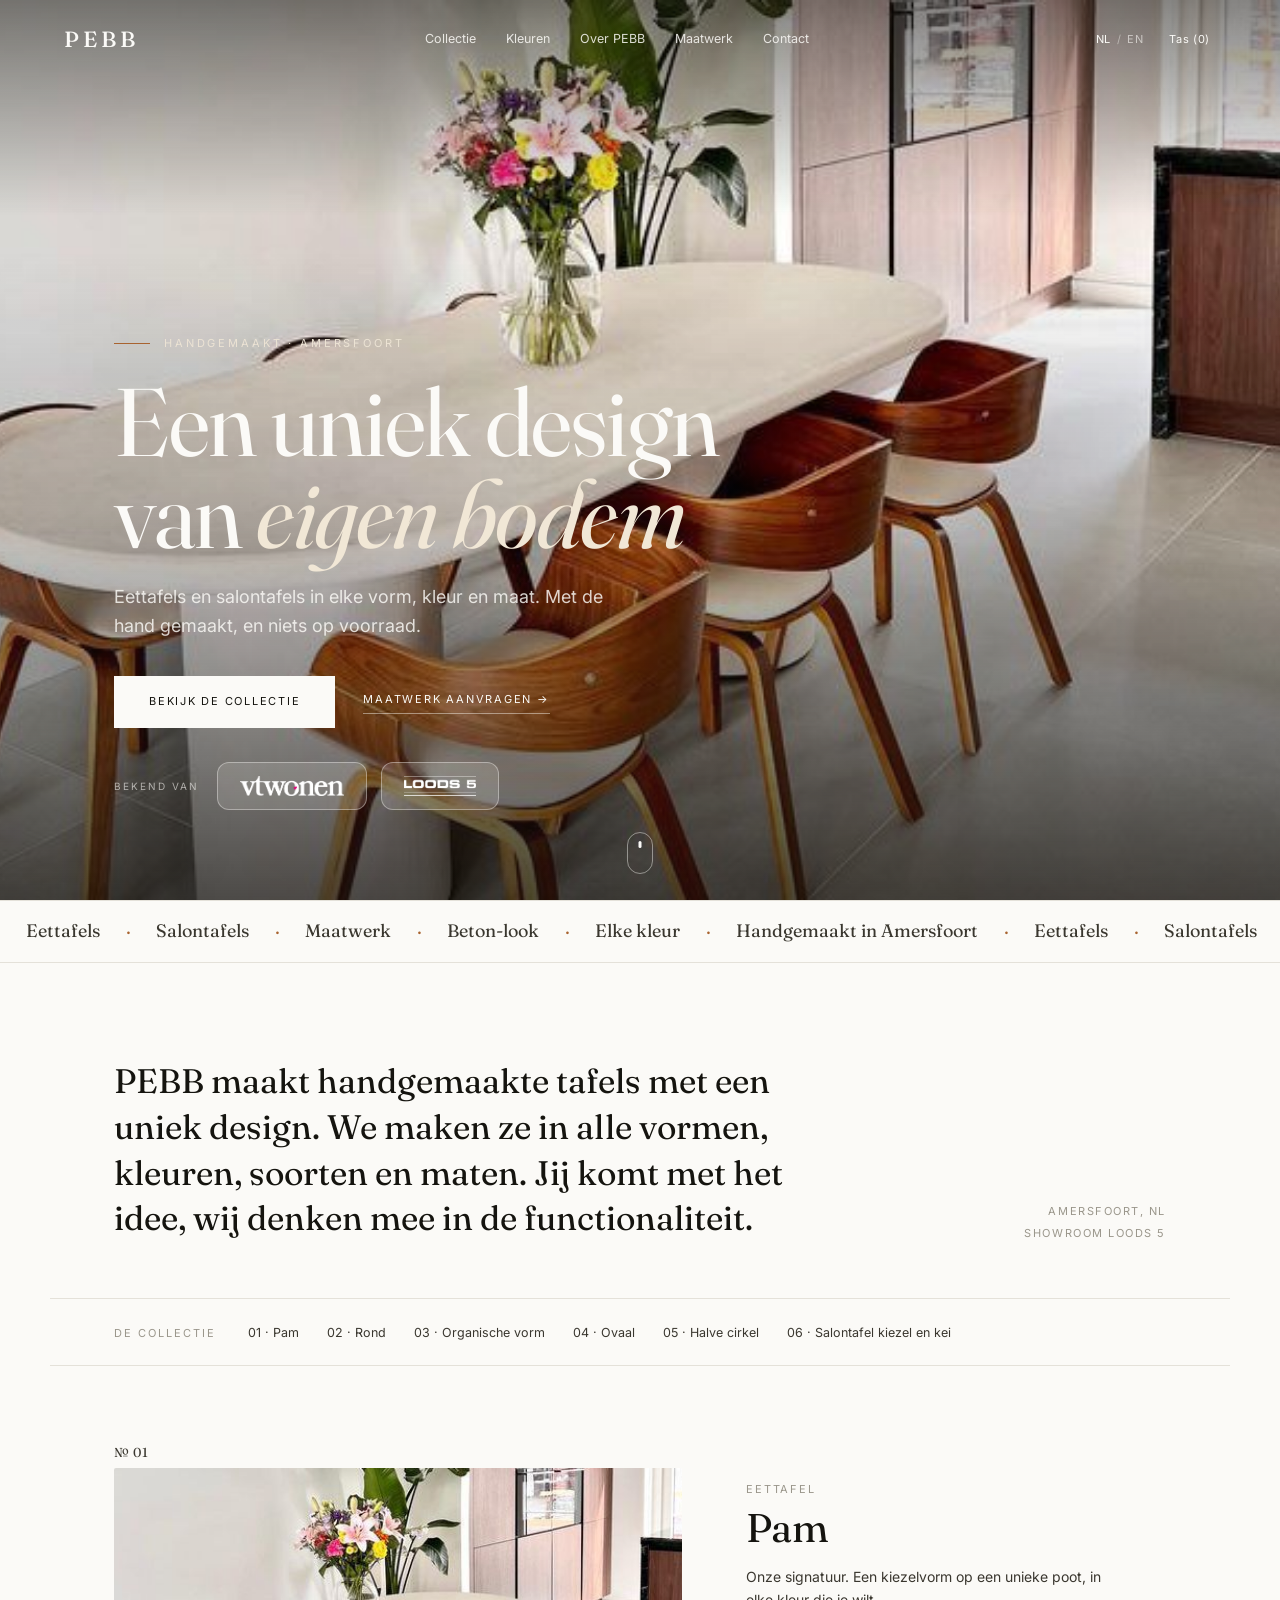
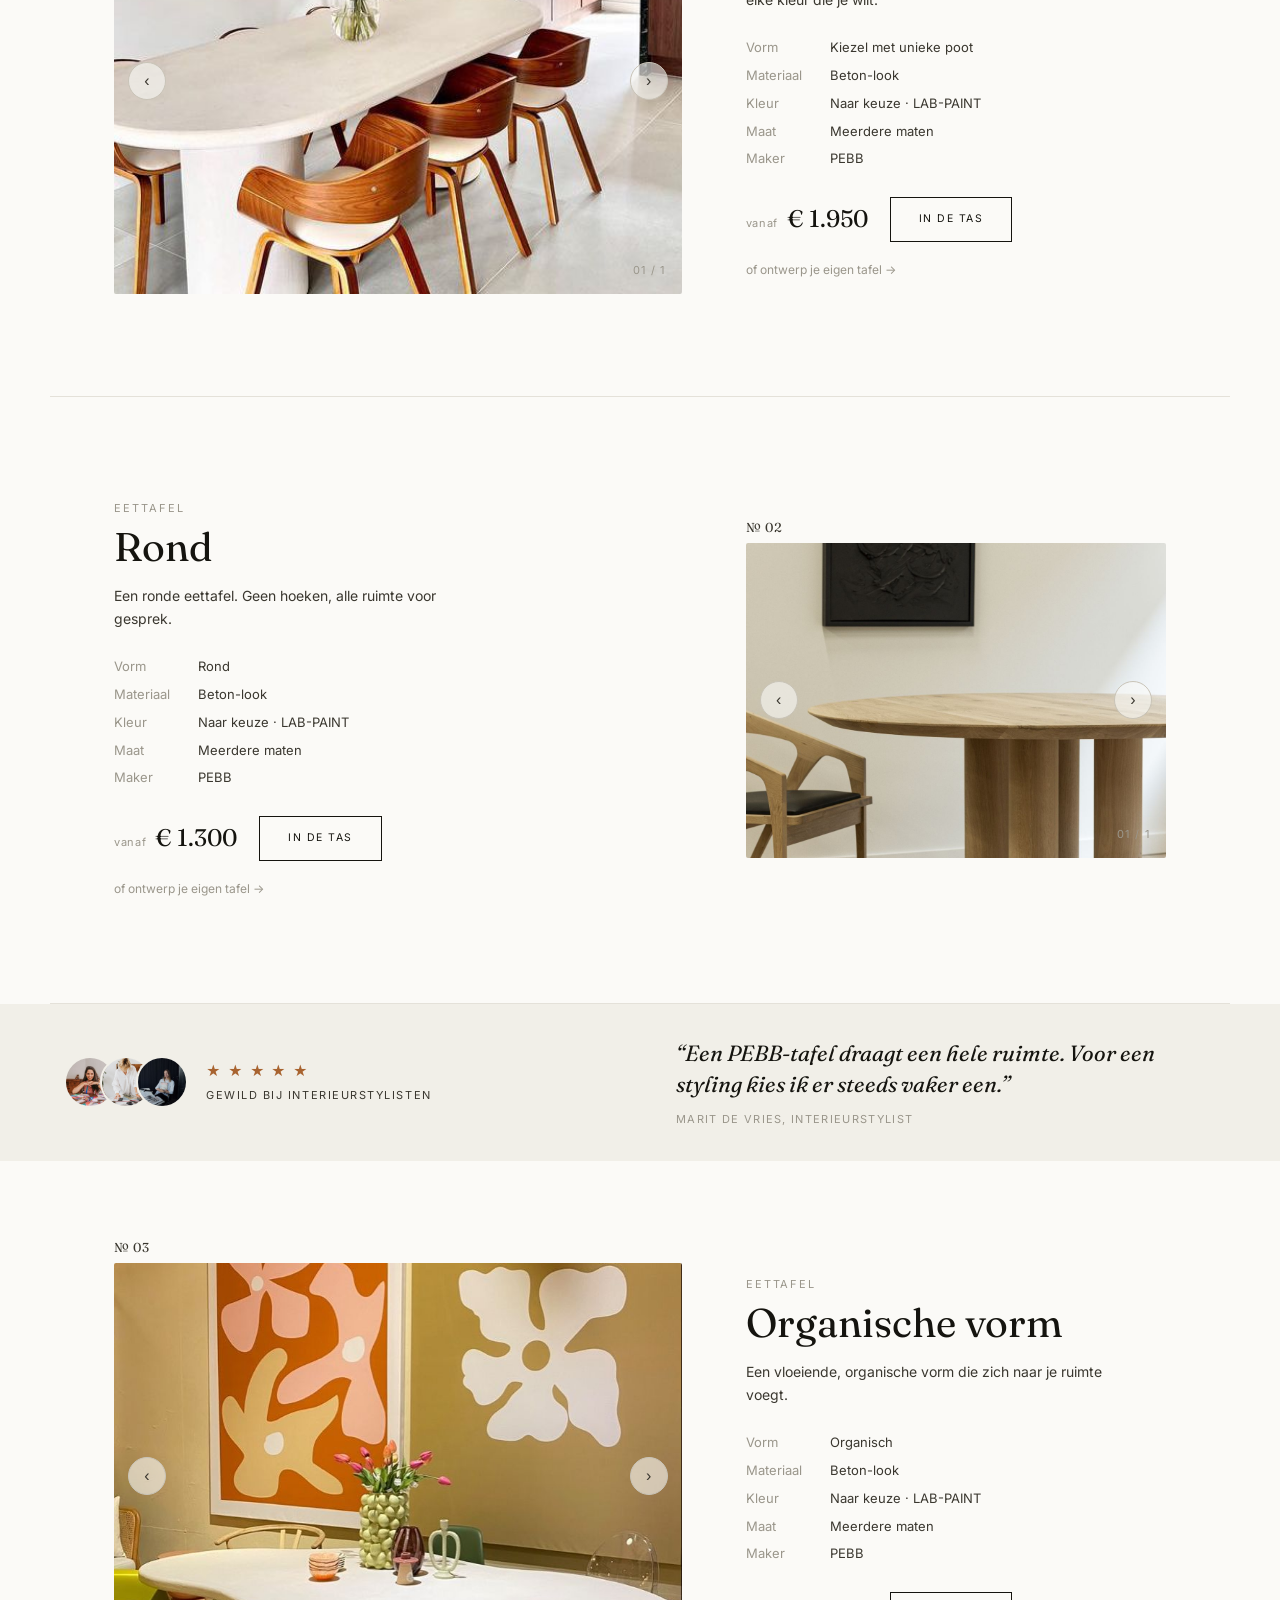
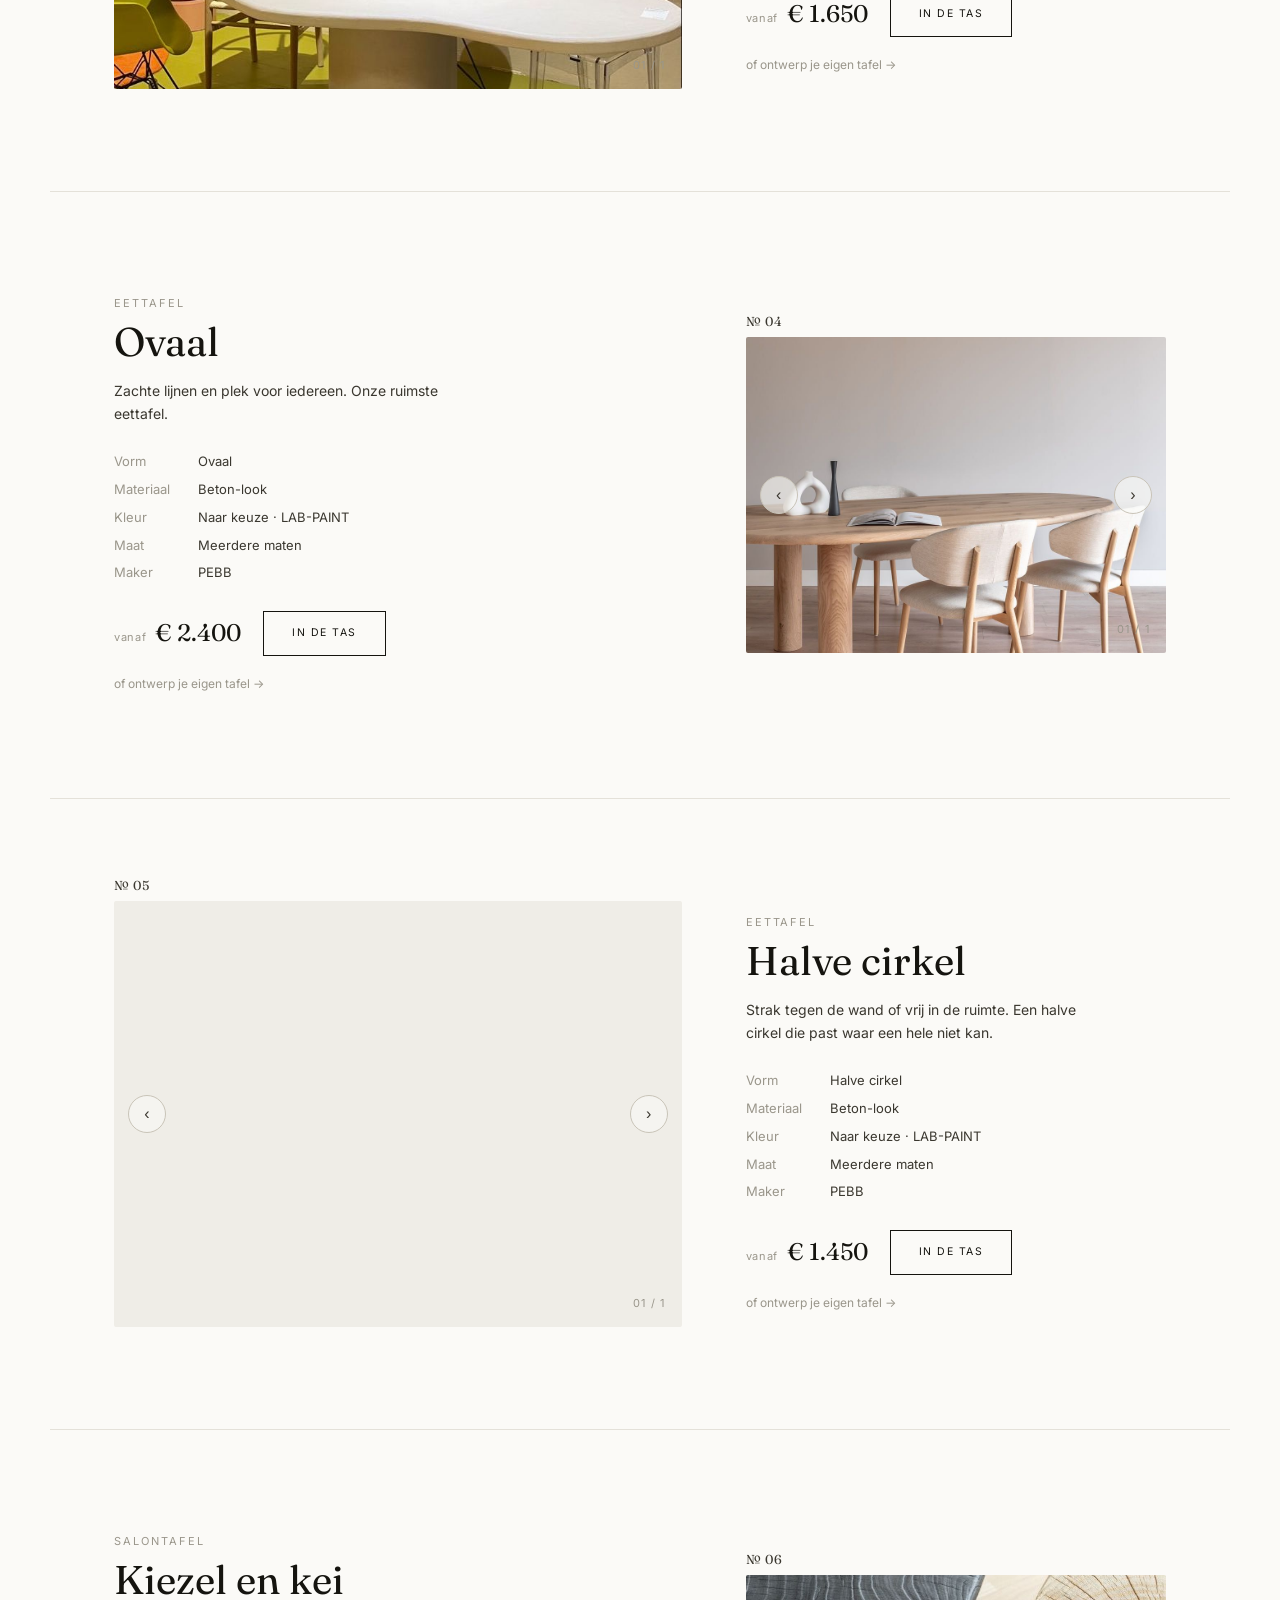
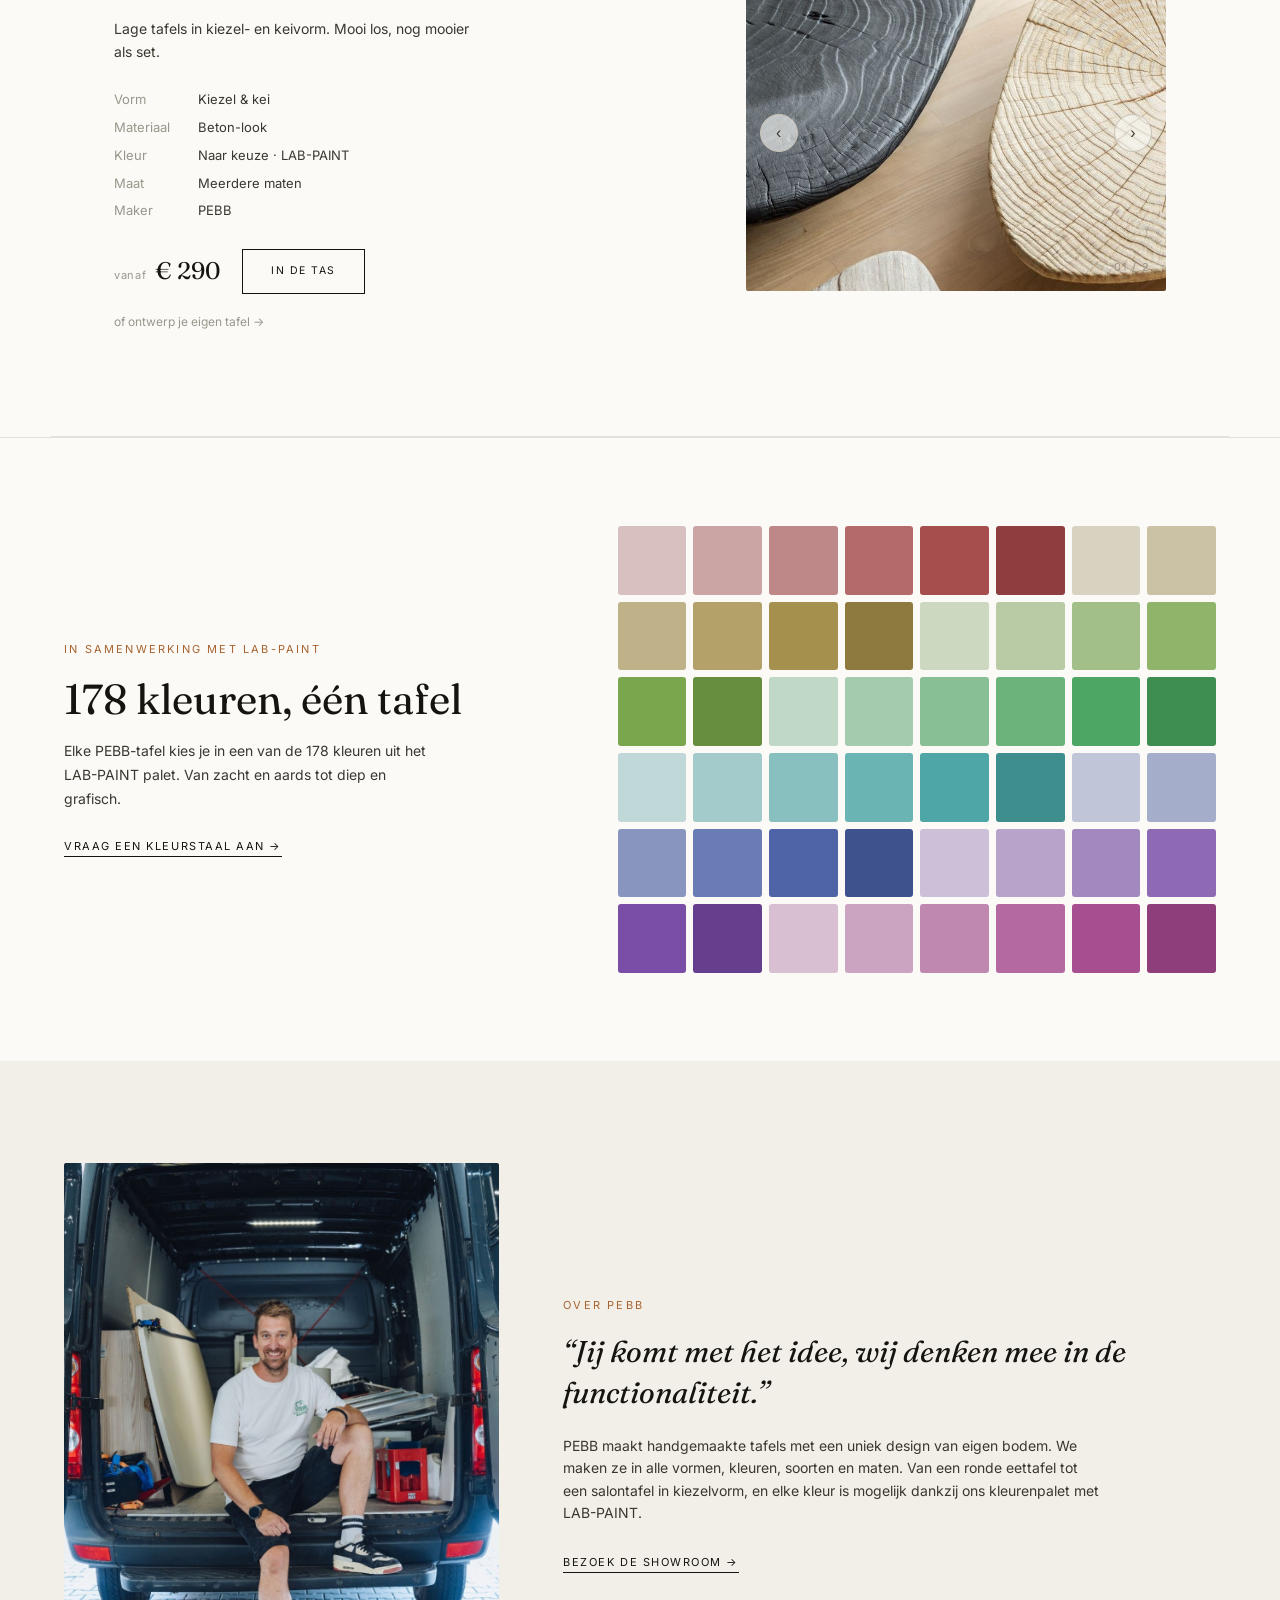
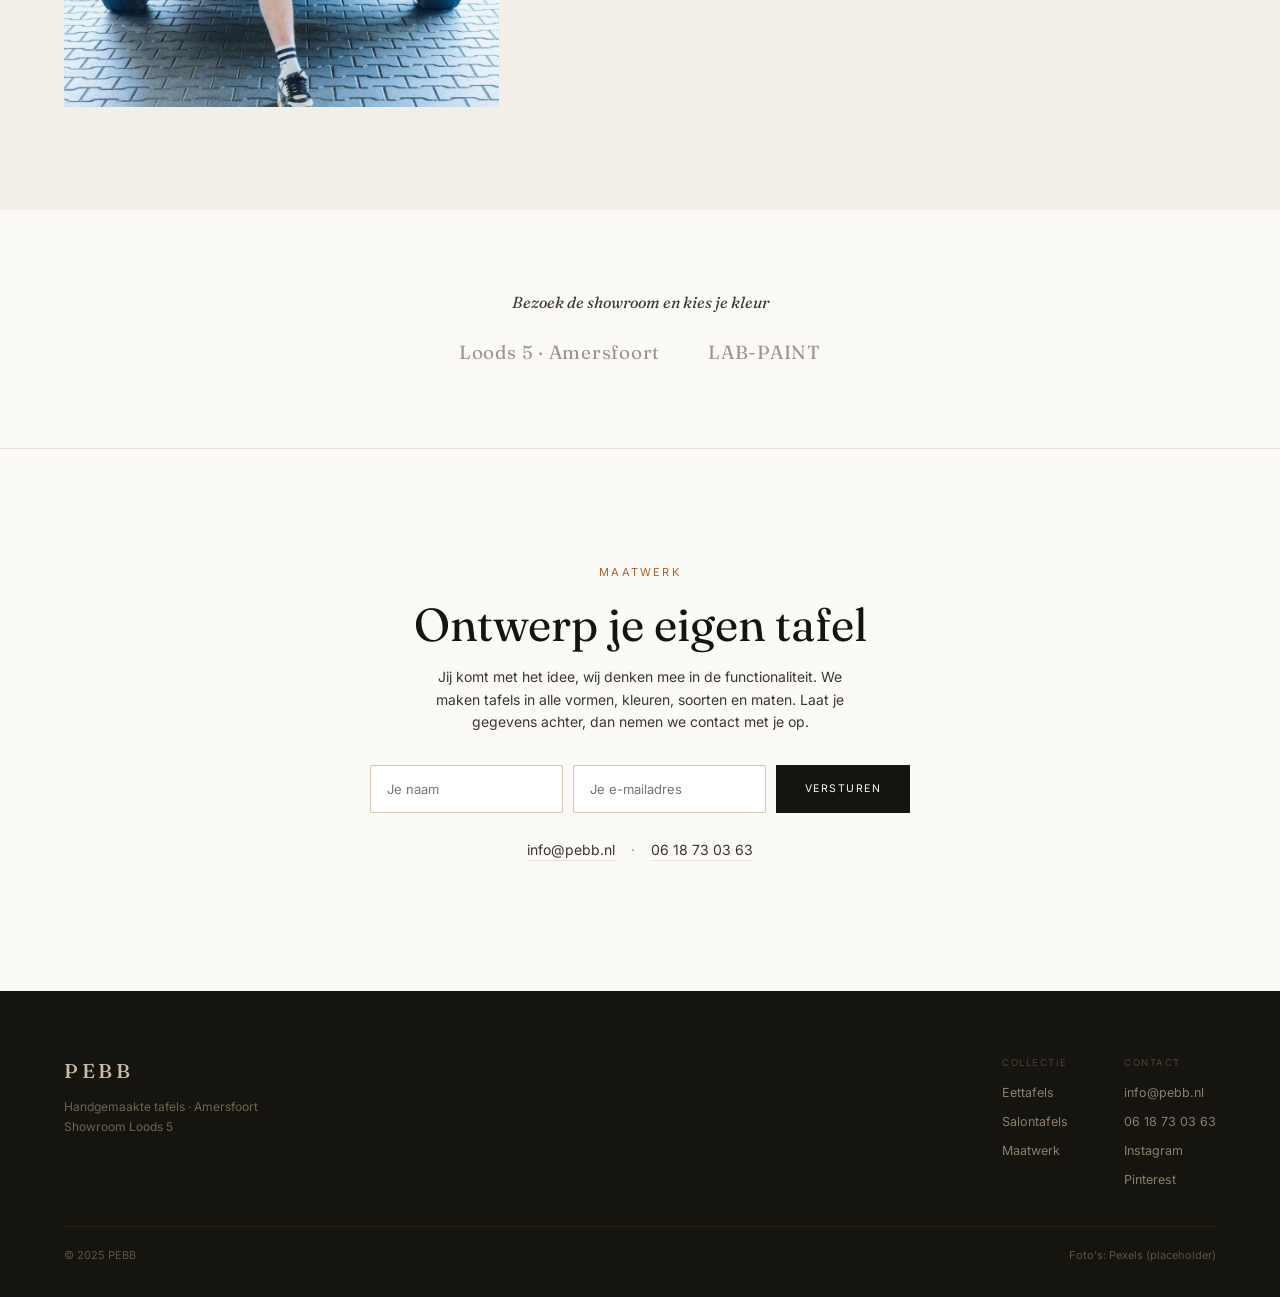
==== commit 03390f0b: "Hero: bekend-van logo's als frosted badges (logo's getrimd) Co-Authored-By: Claude Opus 4.8 <noreply" ====
--- a/index.html
+++ b/index.html
@@ -54,11 +54,14 @@
       <div class="hero-press">
         <span class="hero-press-label" data-i18n="hero.press">Bekend van</span>
         <div class="hero-press-logos">
-          <img class="hero-logo" src="assets/logo-vtwonen.png" alt="vtwonen"
-               onerror="this.replaceWith(Object.assign(document.createElement('span'),{className:'hero-logo-text',textContent:this.alt}))" />
-          <span class="hero-press-sep" aria-hidden="true"></span>
-          <img class="hero-logo" src="assets/logo-loods5.png" alt="Loods 5"
-               onerror="this.replaceWith(Object.assign(document.createElement('span'),{className:'hero-logo-text',textContent:this.alt}))" />
+          <span class="hero-badge">
+            <img class="hero-logo" src="assets/logo-vtwonen.png" alt="vtwonen"
+                 onerror="this.replaceWith(Object.assign(document.createElement('span'),{className:'hero-logo-text',textContent:this.alt}))" />
+          </span>
+          <span class="hero-badge">
+            <img class="hero-logo" src="assets/logo-loods5.png" alt="Loods 5"
+                 onerror="this.replaceWith(Object.assign(document.createElement('span'),{className:'hero-logo-text',textContent:this.alt}))" />
+          </span>
         </div>
       </div>
     </div>
--- a/styles.css
+++ b/styles.css
@@ -199,21 +199,36 @@
 .hero-press-logos {
   display: flex;
   align-items: center;
-  gap: 22px;
+  gap: 14px;
+}
+.hero-badge {
+  display: inline-flex;
+  align-items: center;
+  justify-content: center;
+  height: 48px;
+  padding: 0 22px;
+  background: rgba(251, 250, 247, 0.14);
+  border: 0.5px solid rgba(251, 250, 247, 0.38);
+  border-radius: 12px;
+  backdrop-filter: blur(8px);
+  -webkit-backdrop-filter: blur(8px);
+  transition: background .25s, border-color .25s, transform .15s;
+}
+.hero-badge:hover {
+  background: rgba(251, 250, 247, 0.22);
+  border-color: rgba(251, 250, 247, 0.55);
+  transform: translateY(-1px);
 }
 .hero-logo {
-  height: 22px; width: auto;
+  height: 20px; width: auto;
   opacity: 1;                        /* logo's tonen in eigen kleur */
+  display: block;
 }
 .hero-logo-text {
   font-family: 'Fraunces', serif;
-  font-size: 18px;
+  font-size: 17px;
   letter-spacing: 0.03em;
   color: #FBFAF7;
-}
-.hero-press-sep {
-  width: 1px; height: 16px;
-  background: rgba(251, 250, 247, 0.3);
 }
 .hero-scroll {
   position: absolute; bottom: 26px; left: 50%;
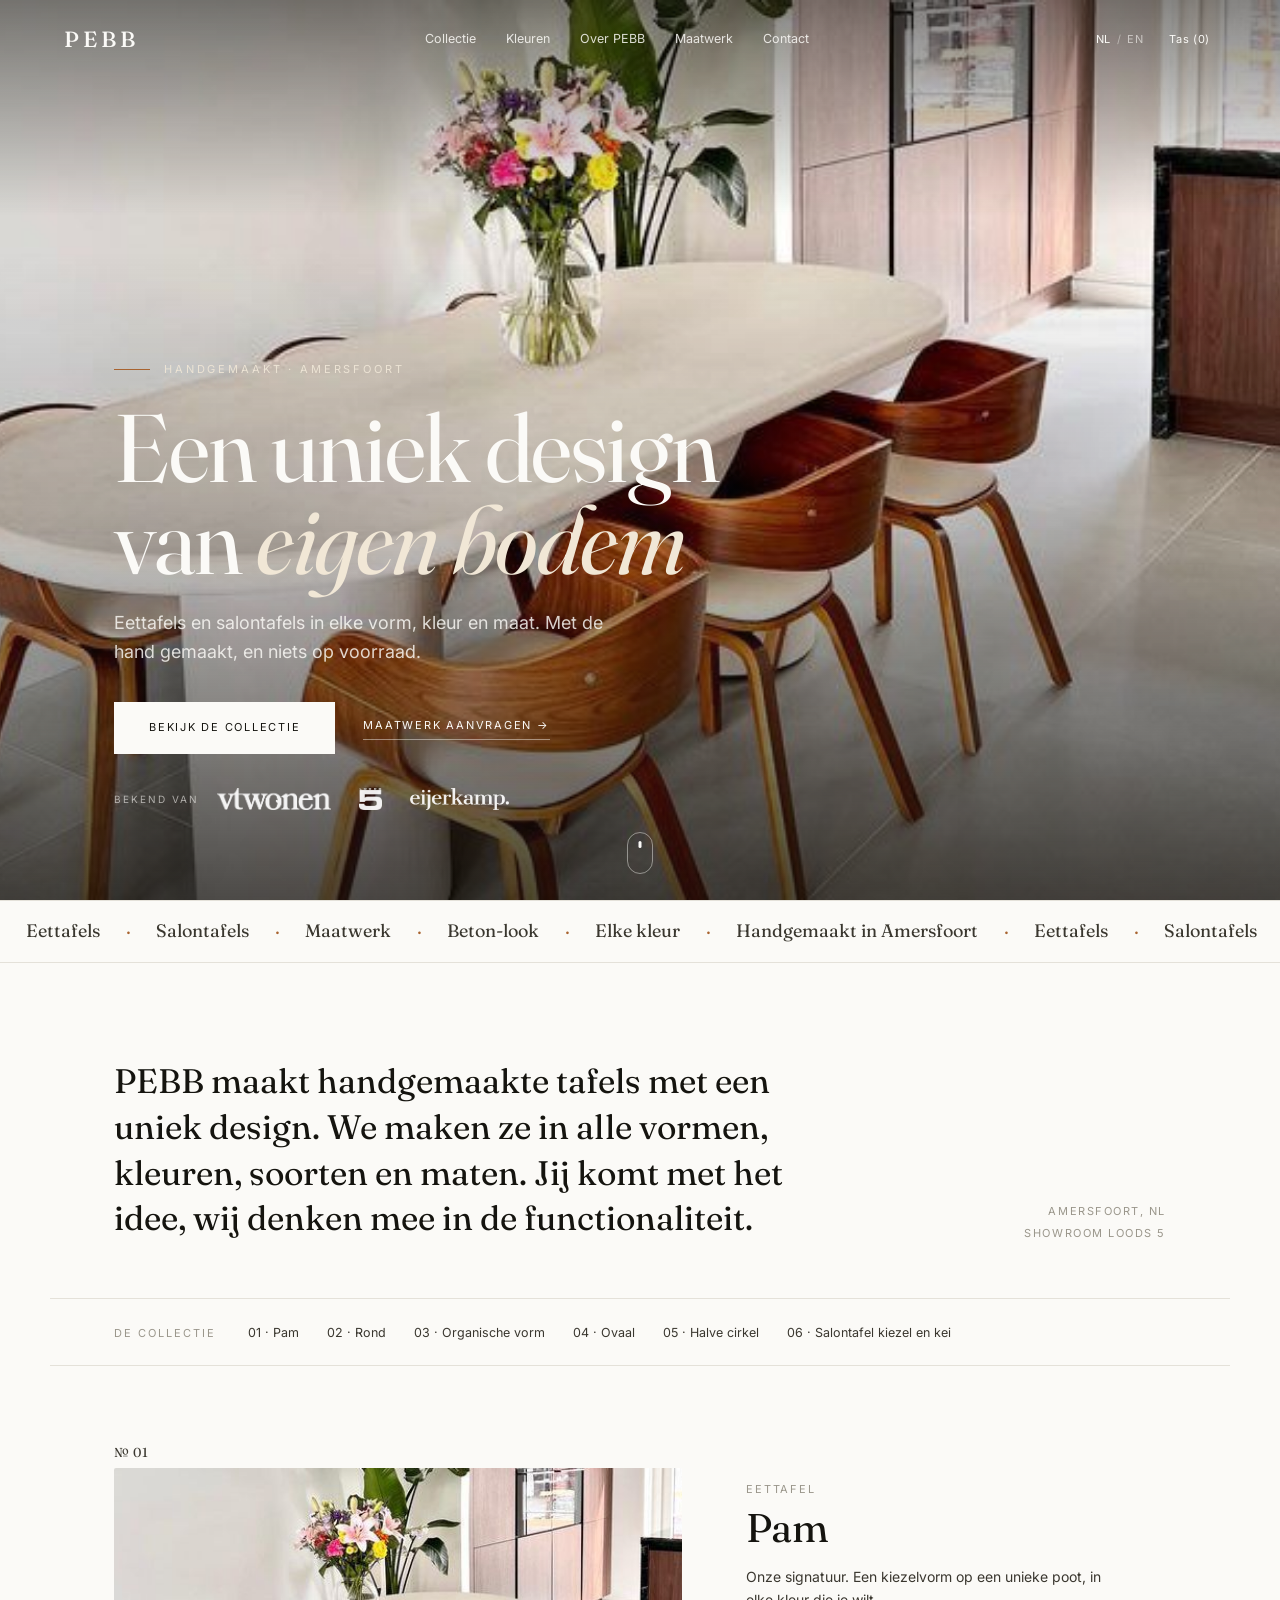
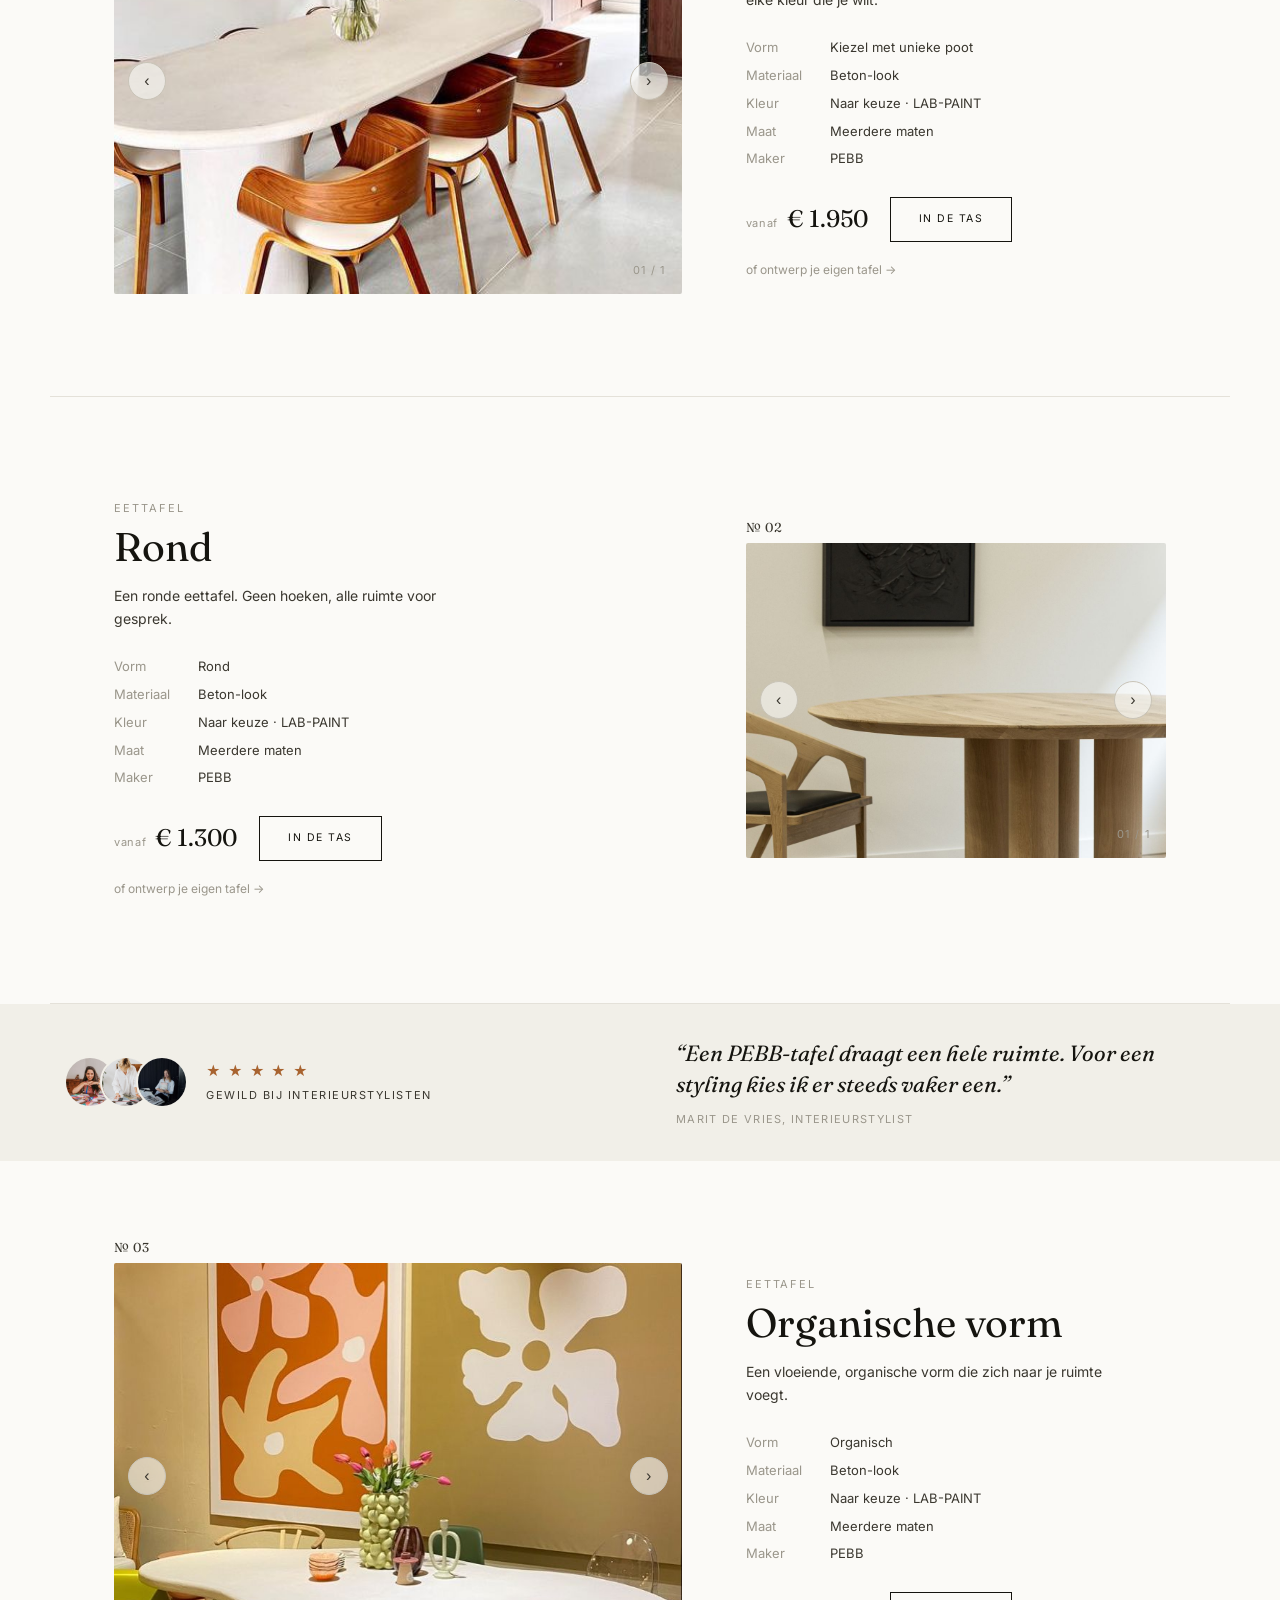
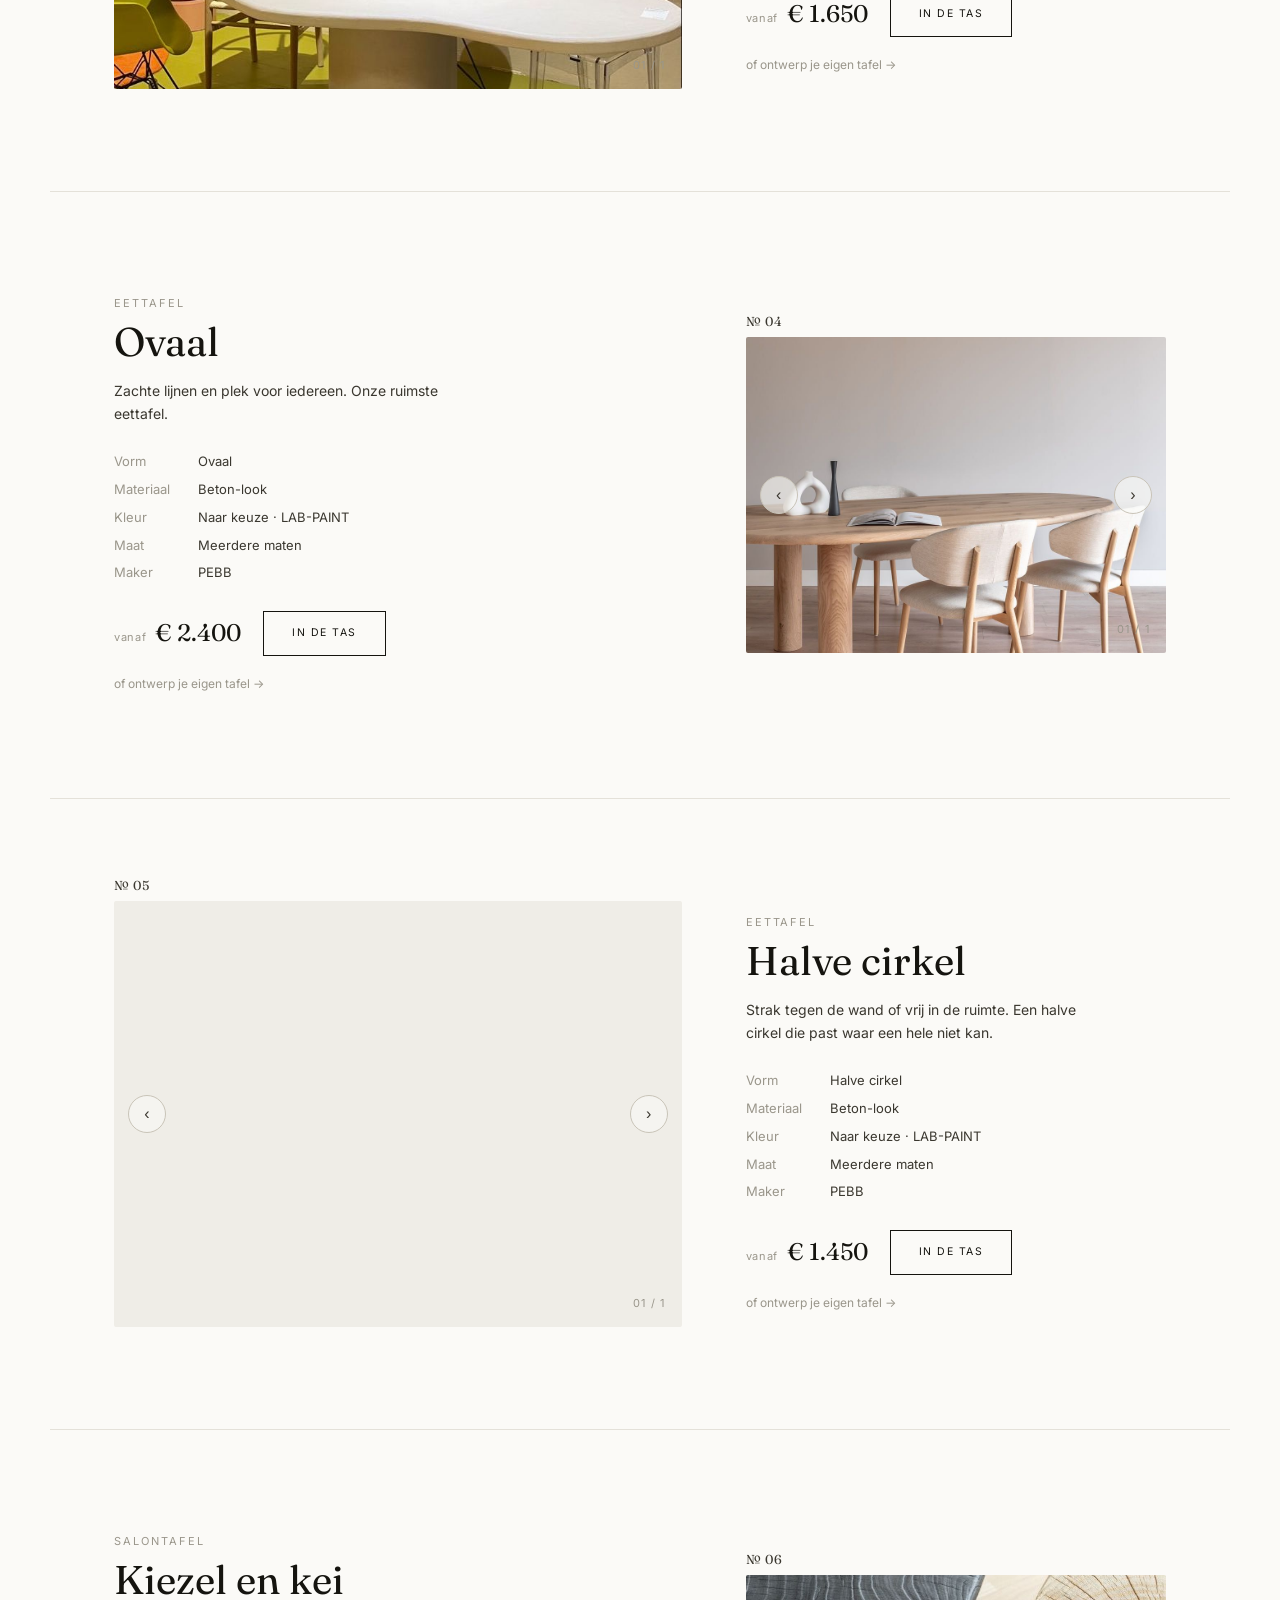
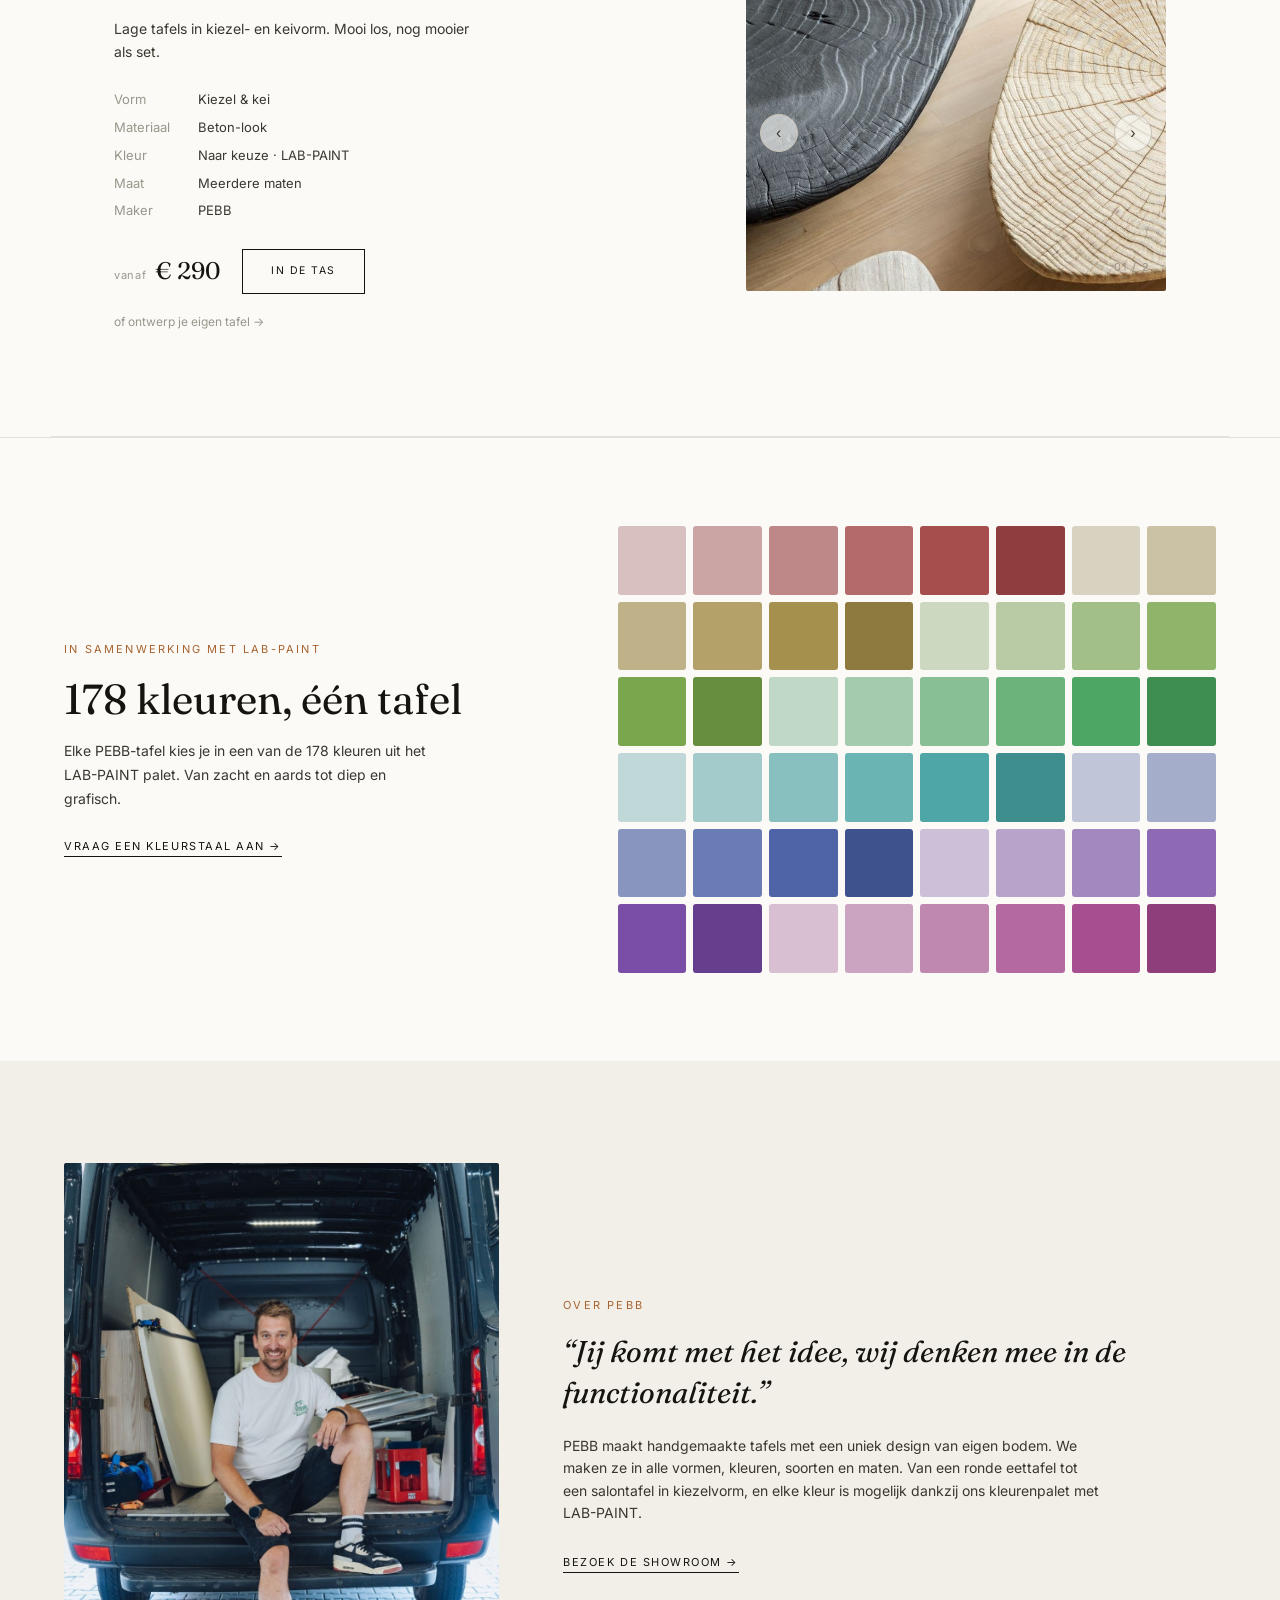
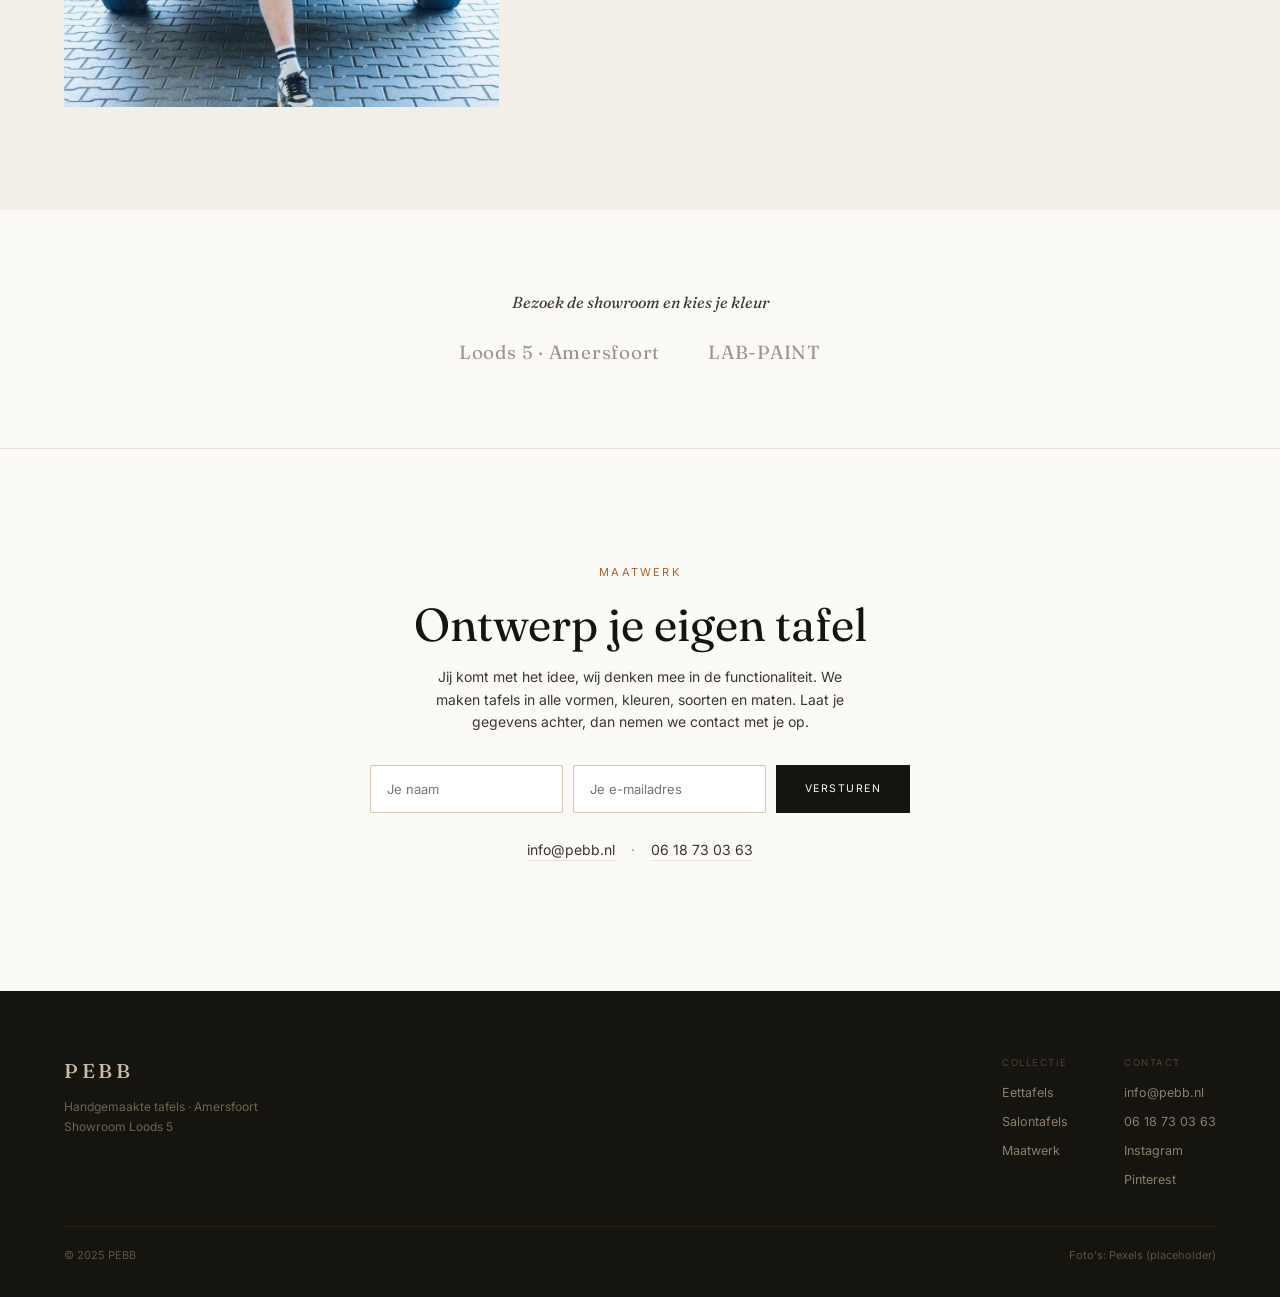
==== commit 87113174: "Hero: logo's zonder badges, uniform wit, gelijke hoogte en uitlijning; Eijerkamp toegevoegd Co-Autho" ====
--- a/index.html
+++ b/index.html
@@ -54,14 +54,12 @@
       <div class="hero-press">
         <span class="hero-press-label" data-i18n="hero.press">Bekend van</span>
         <div class="hero-press-logos">
-          <span class="hero-badge">
-            <img class="hero-logo" src="assets/logo-vtwonen.png" alt="vtwonen"
-                 onerror="this.replaceWith(Object.assign(document.createElement('span'),{className:'hero-logo-text',textContent:this.alt}))" />
-          </span>
-          <span class="hero-badge">
-            <img class="hero-logo" src="assets/logo-loods5.png" alt="Loods 5"
-                 onerror="this.replaceWith(Object.assign(document.createElement('span'),{className:'hero-logo-text',textContent:this.alt}))" />
-          </span>
+          <img class="hero-logo logo-vtwonen" src="assets/logo-vtwonen.png" alt="vtwonen"
+               onerror="this.replaceWith(Object.assign(document.createElement('span'),{className:'hero-logo-text',textContent:this.alt}))" />
+          <img class="hero-logo logo-loods5" src="assets/logo-loods5.png" alt="Loods 5"
+               onerror="this.replaceWith(Object.assign(document.createElement('span'),{className:'hero-logo-text',textContent:this.alt}))" />
+          <img class="hero-logo logo-eijerkamp" src="assets/logo-eijerkamp.png" alt="Eijerkamp"
+               onerror="this.replaceWith(Object.assign(document.createElement('span'),{className:'hero-logo-text',textContent:this.alt}))" />
         </div>
       </div>
     </div>
--- a/styles.css
+++ b/styles.css
@@ -199,30 +199,15 @@
 .hero-press-logos {
   display: flex;
   align-items: center;
-  gap: 14px;
-}
-.hero-badge {
-  display: inline-flex;
-  align-items: center;
-  justify-content: center;
-  height: 48px;
-  padding: 0 22px;
-  background: rgba(251, 250, 247, 0.14);
-  border: 0.5px solid rgba(251, 250, 247, 0.38);
-  border-radius: 12px;
-  backdrop-filter: blur(8px);
-  -webkit-backdrop-filter: blur(8px);
-  transition: background .25s, border-color .25s, transform .15s;
-}
-.hero-badge:hover {
-  background: rgba(251, 250, 247, 0.22);
-  border-color: rgba(251, 250, 247, 0.55);
-  transform: translateY(-1px);
+  gap: 28px;
+  flex-wrap: wrap;
 }
 .hero-logo {
-  height: 20px; width: auto;
-  opacity: 1;                        /* logo's tonen in eigen kleur */
+  height: 22px;
+  width: auto;
   display: block;
+  filter: brightness(0) invert(1);   /* alle logo's uniform wit */
+  opacity: 0.92;
 }
 .hero-logo-text {
   font-family: 'Fraunces', serif;
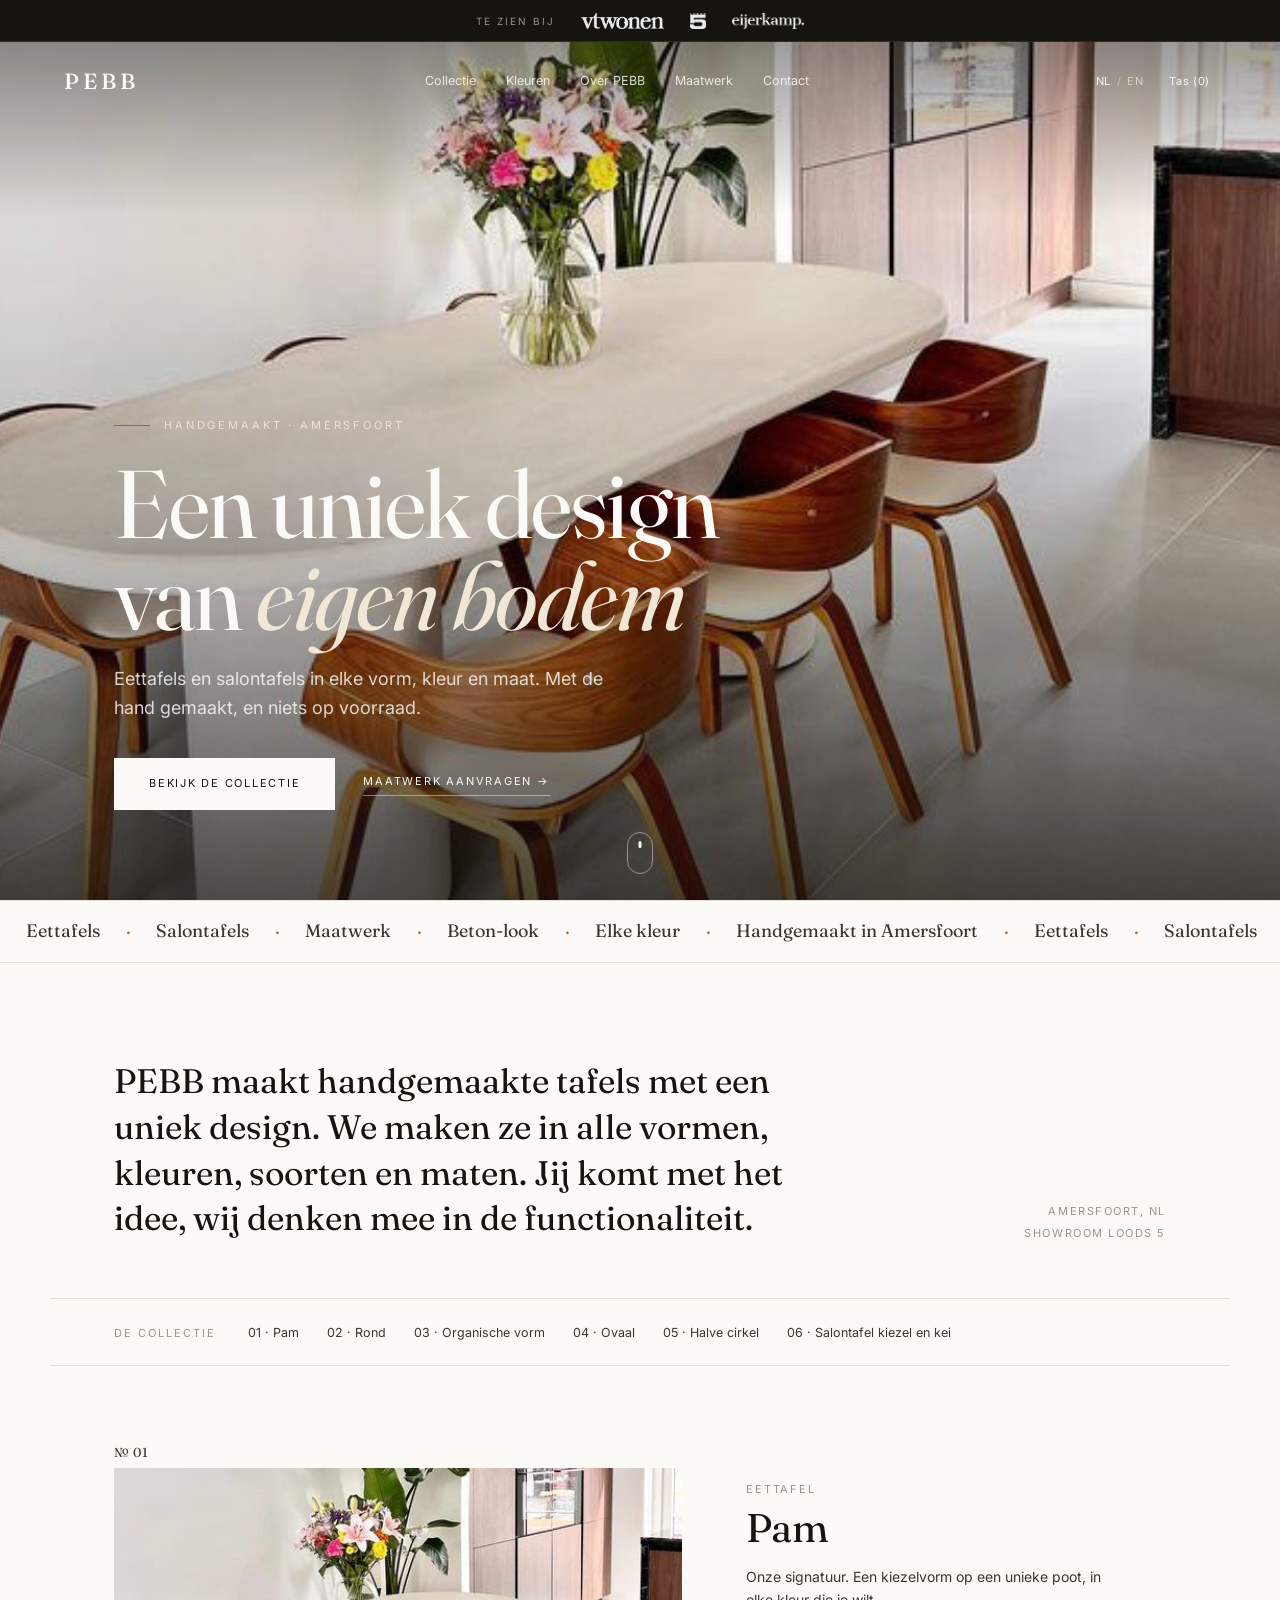
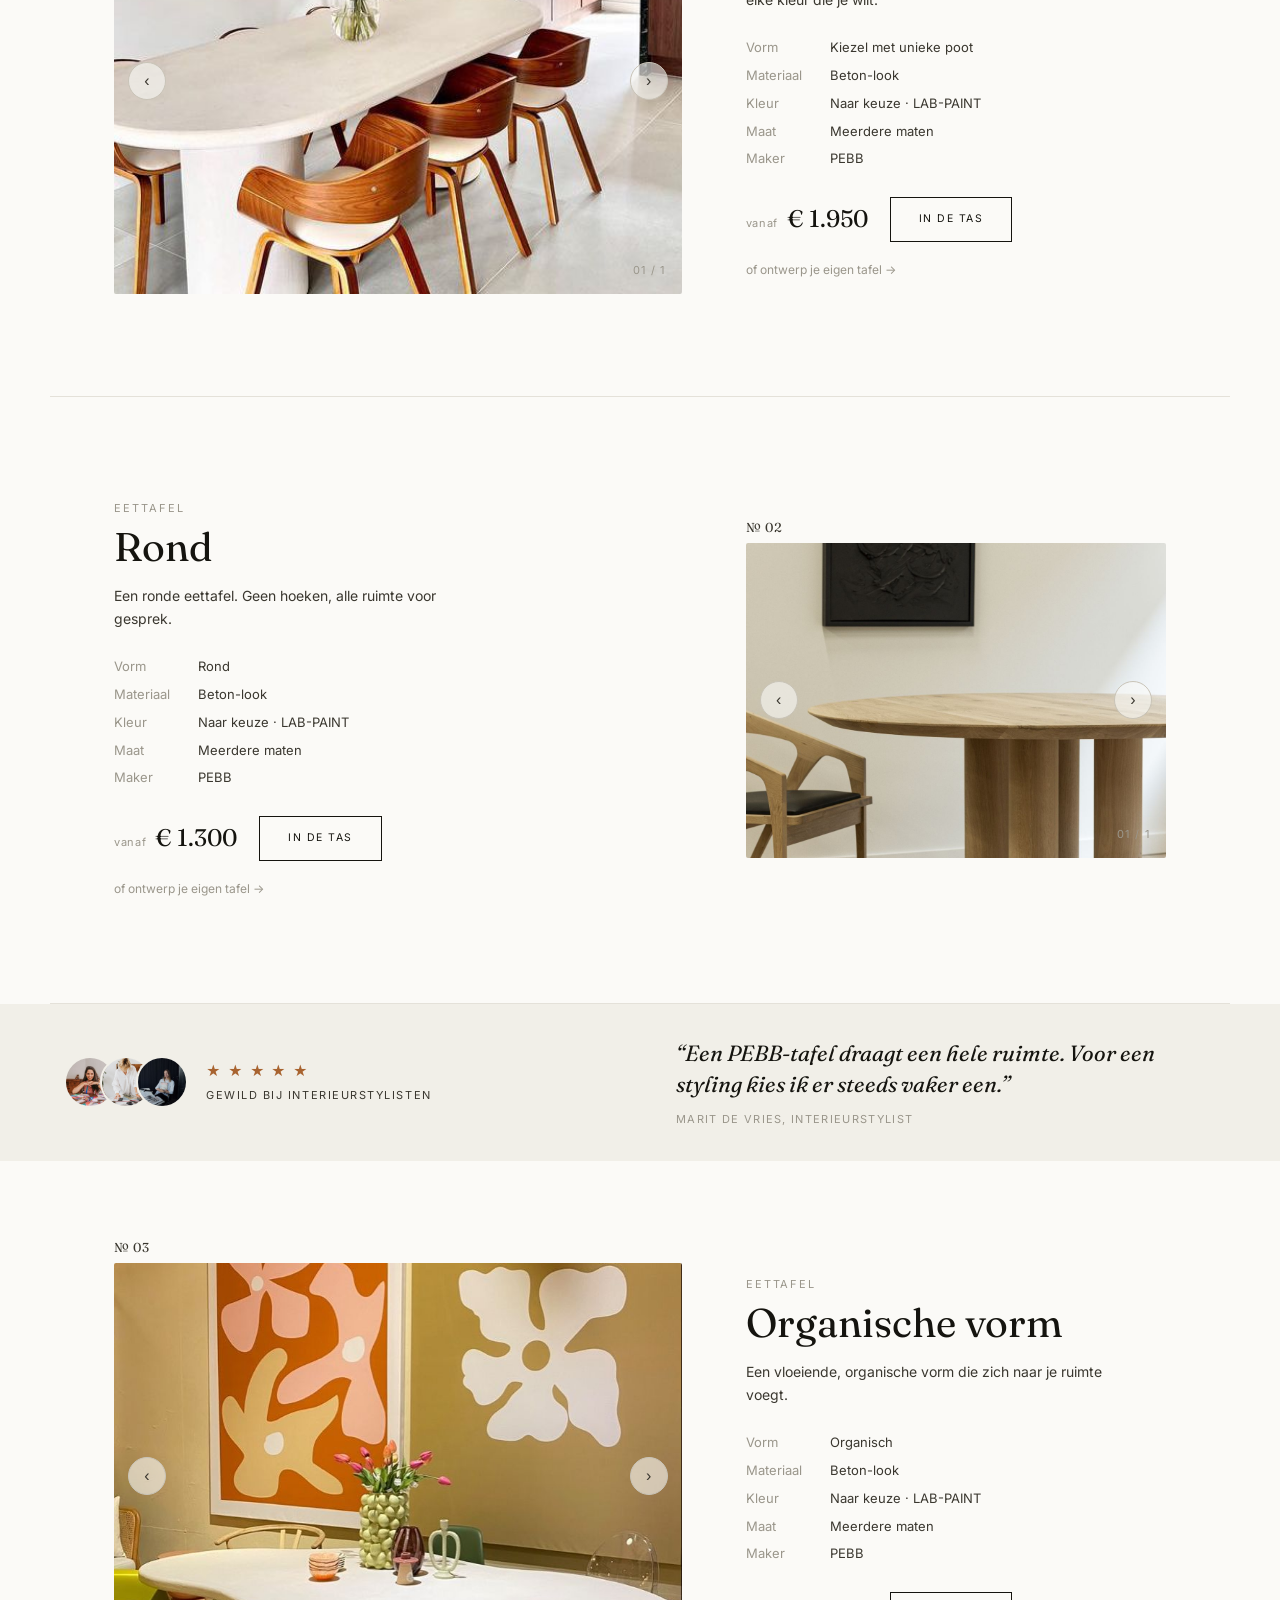
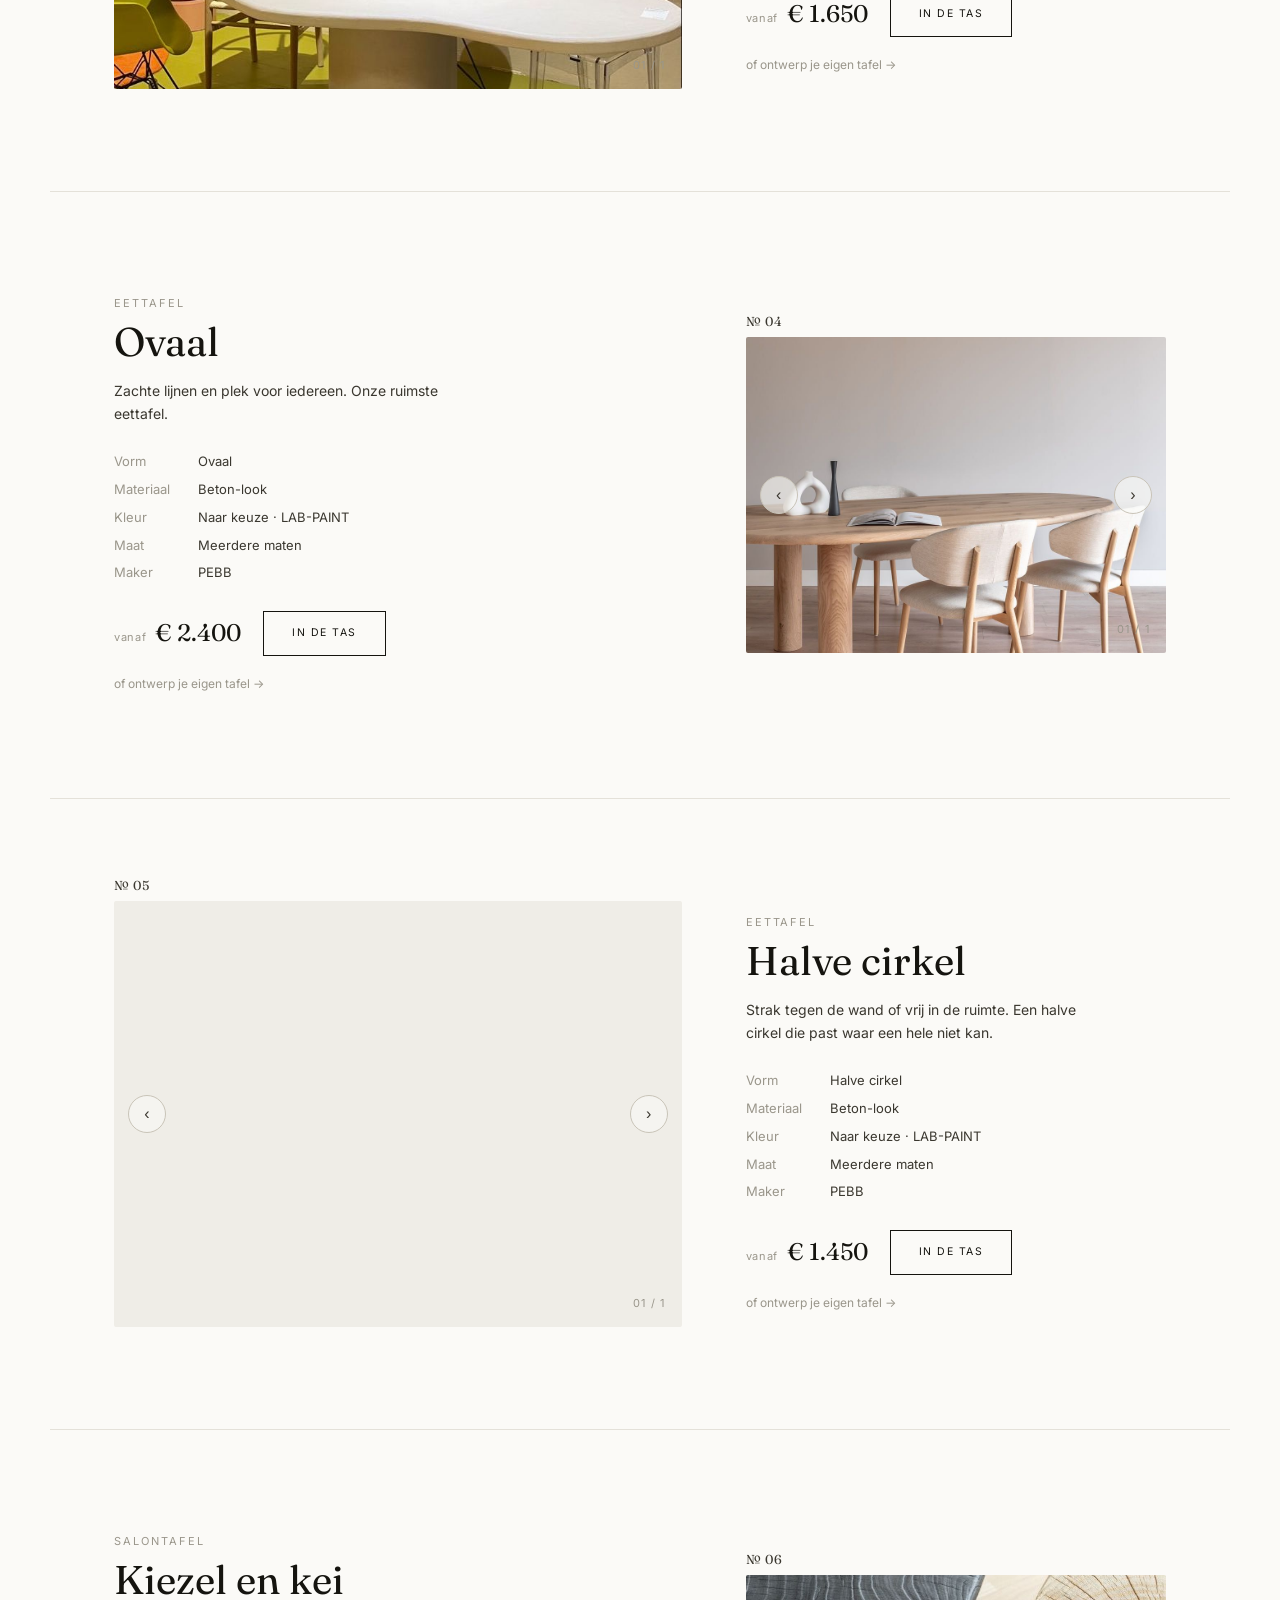
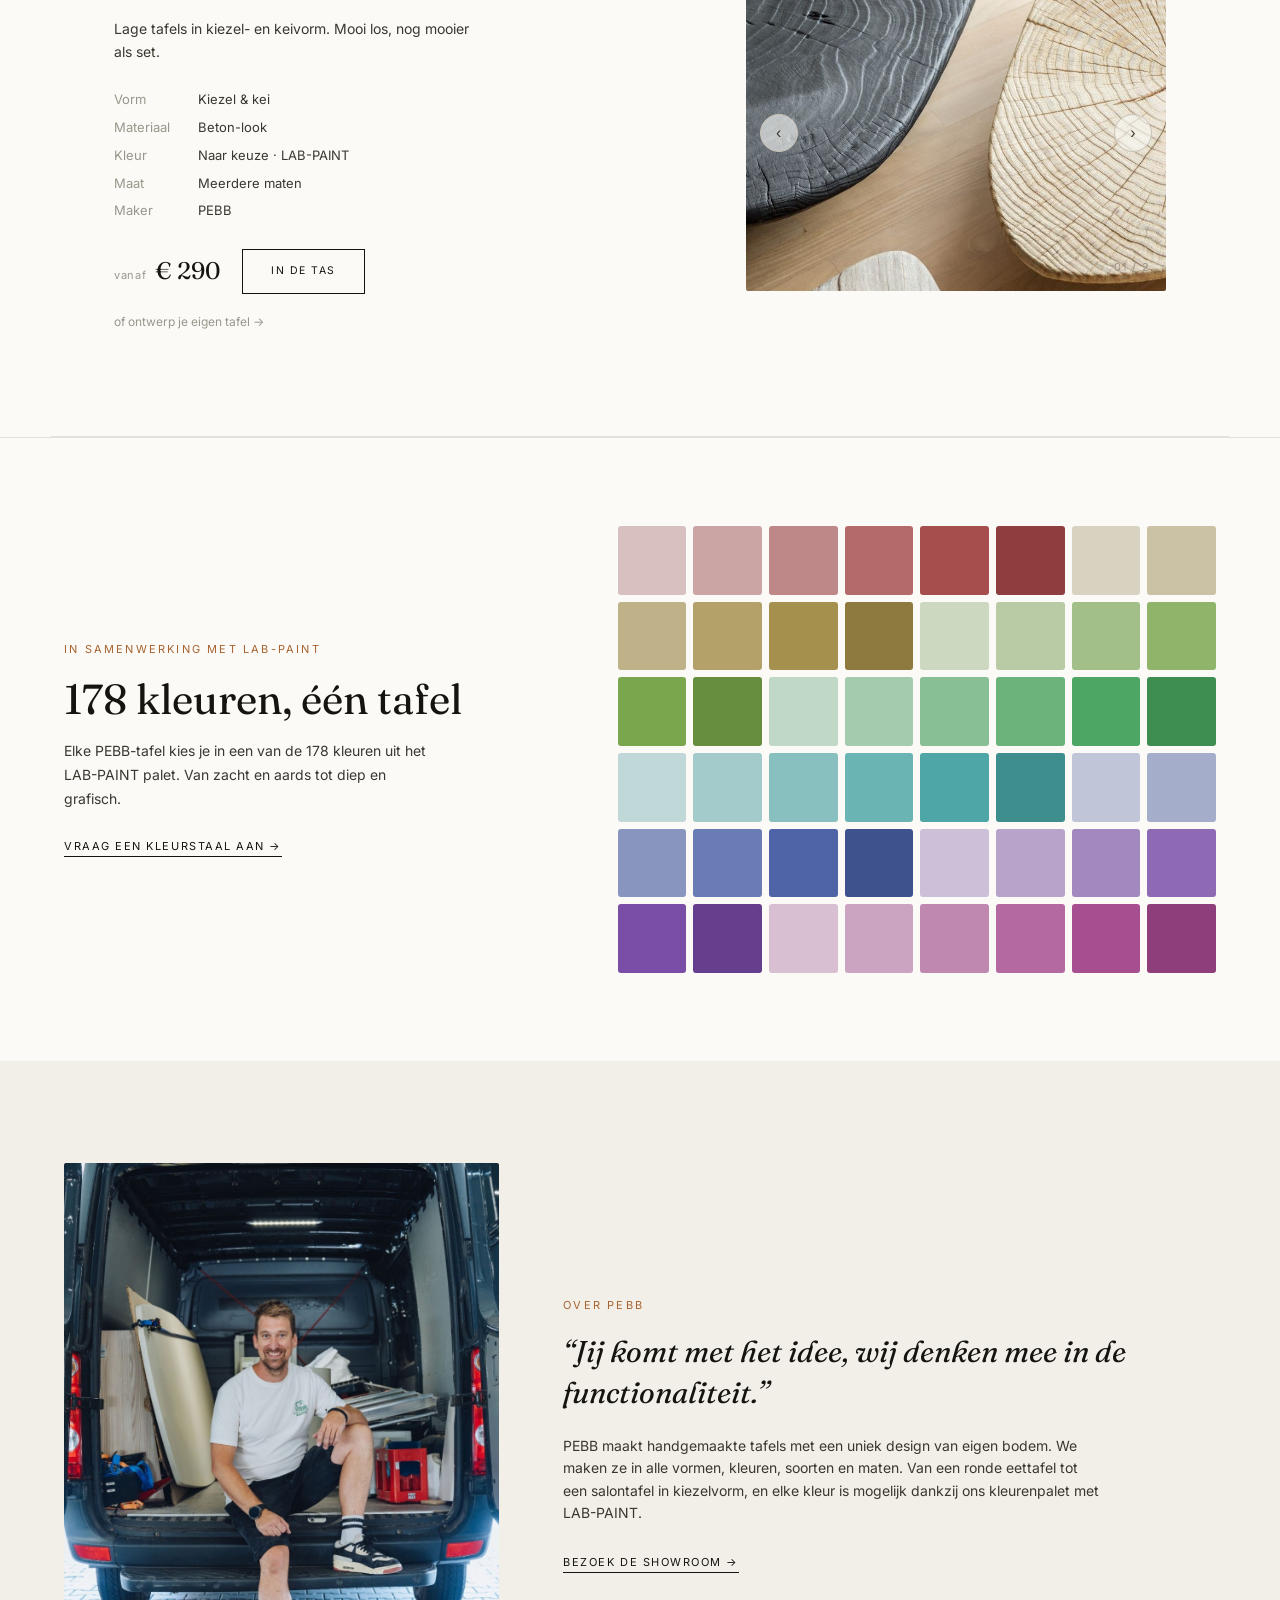
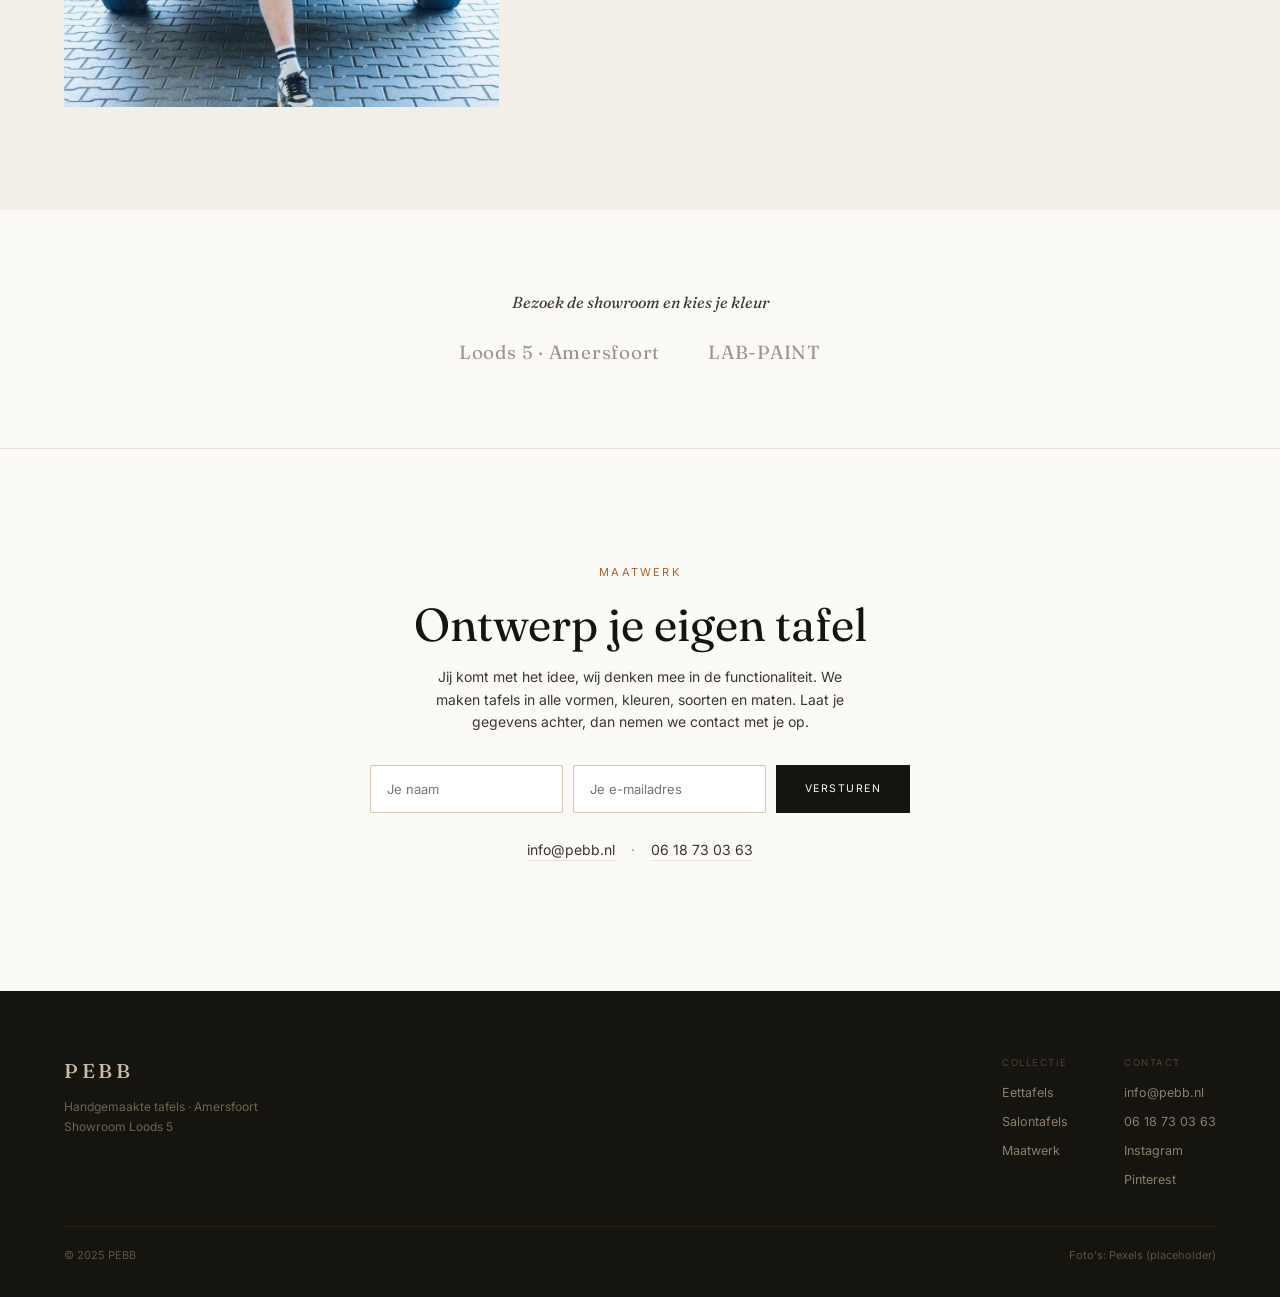
==== commit 4cc53745: "Hero: 'Te zien bij' als vaste bovenbalk (variant 2), oude onderregel verwijderd Co-Authored-By: Clau" ====
--- a/index.html
+++ b/index.html
@@ -13,6 +13,19 @@
 </head>
 <body>
 
+  <!-- ============ TOPBAR / TE ZIEN BIJ ============ -->
+  <div class="topbar">
+    <div class="topbar-inner">
+      <span class="topbar-label" data-i18n="press.seen">Te zien bij</span>
+      <img class="topbar-logo" src="assets/logo-vtwonen.png" alt="vtwonen"
+           onerror="this.replaceWith(Object.assign(document.createElement('span'),{className:'topbar-fallback',textContent:this.alt}))" />
+      <img class="topbar-logo" src="assets/logo-loods5.png" alt="Loods 5"
+           onerror="this.replaceWith(Object.assign(document.createElement('span'),{className:'topbar-fallback',textContent:this.alt}))" />
+      <img class="topbar-logo" src="assets/logo-eijerkamp.png" alt="eijerkamp"
+           onerror="this.replaceWith(Object.assign(document.createElement('span'),{className:'topbar-fallback',textContent:this.alt}))" />
+    </div>
+  </div>
+
   <!-- ============ HEADER ============ -->
   <header class="site-header" id="top">
     <a href="#top" class="wordmark" aria-label="PEBB home">PEBB</a>
@@ -50,17 +63,6 @@
       <div class="hero-cta">
         <a href="#collectie" class="btn-light" data-i18n="hero.cta1">Bekijk de collectie</a>
         <a href="#maatwerk" class="btn-link-light" data-i18n="hero.cta2">Maatwerk aanvragen &rarr;</a>
-      </div>
-      <div class="hero-press">
-        <span class="hero-press-label" data-i18n="hero.press">Bekend van</span>
-        <div class="hero-press-logos">
-          <img class="hero-logo logo-vtwonen" src="assets/logo-vtwonen.png" alt="vtwonen"
-               onerror="this.replaceWith(Object.assign(document.createElement('span'),{className:'hero-logo-text',textContent:this.alt}))" />
-          <img class="hero-logo logo-loods5" src="assets/logo-loods5.png" alt="Loods 5"
-               onerror="this.replaceWith(Object.assign(document.createElement('span'),{className:'hero-logo-text',textContent:this.alt}))" />
-          <img class="hero-logo logo-eijerkamp" src="assets/logo-eijerkamp.png" alt="Eijerkamp"
-               onerror="this.replaceWith(Object.assign(document.createElement('span'),{className:'hero-logo-text',textContent:this.alt}))" />
-        </div>
       </div>
     </div>
     <a href="#collectie" class="hero-scroll" aria-label="Scroll naar de collectie"><span></span></a>
--- a/styles.css
+++ b/styles.css
@@ -9,6 +9,7 @@
   --accent: #A8632F;
   --maxw: 1180px;
   --gutter: clamp(20px, 5vw, 64px);
+  --ribbon-h: 42px;
 }
 
 * { box-sizing: border-box; }
@@ -32,9 +33,47 @@
 ::selection { background: var(--accent); color: var(--paper); }
 
 /* ---------- HEADER ---------- */
+/* ---------- TOPBAR / TE ZIEN BIJ ---------- */
+.topbar {
+  position: fixed;
+  top: 0; left: 0; right: 0;
+  z-index: 60;
+  height: var(--ribbon-h);
+  background: #15140F;
+  display: flex;
+  align-items: center;
+  justify-content: center;
+  padding: 0 var(--gutter);
+  border-bottom: 0.5px solid rgba(251, 250, 247, 0.1);
+}
+.topbar-inner {
+  display: flex;
+  align-items: center;
+  gap: 26px;
+}
+.topbar-label {
+  font-size: 10px;
+  letter-spacing: 0.2em;
+  text-transform: uppercase;
+  color: rgba(251, 250, 247, 0.55);
+  white-space: nowrap;
+}
+.topbar-logo {
+  height: 16px;
+  width: auto;
+  display: block;
+  filter: brightness(0) invert(1);
+  opacity: 0.92;
+}
+.topbar-fallback {
+  font-family: 'Fraunces', serif;
+  font-size: 14px;
+  color: #FBFAF7;
+}
+
 .site-header {
   position: fixed;
-  top: 0; left: 0; right: 0;
+  top: var(--ribbon-h); left: 0; right: 0;
   z-index: 50;
   display: flex;
   align-items: center;
@@ -61,8 +100,9 @@
 .site-header:not(.scrolled) .lang { color: rgba(251, 250, 247, 0.6); }
 .site-header:not(.scrolled) .lang-sep { color: rgba(251, 250, 247, 0.45); }
 
-/* keep anchored sections clear of the fixed header */
-.item, .atelier, .bespoke, .press, .index-bar { scroll-margin-top: 84px; }
+/* keep anchored sections clear of the fixed topbar + header */
+.item, .atelier, .bespoke, .press, .index-bar,
+.colors, .proof { scroll-margin-top: 104px; }
 
 .wordmark {
   font-family: 'Fraunces', serif;
@@ -183,38 +223,7 @@
   transition: border-color .25s;
 }
 .btn-link-light:hover { border-color: #FBFAF7; }
-.hero-press {
-  display: flex;
-  align-items: center;
-  gap: 18px;
-  margin-top: 34px;
-  flex-wrap: wrap;
-}
-.hero-press-label {
-  font-size: 10px;
-  letter-spacing: 0.2em;
-  text-transform: uppercase;
-  color: rgba(251, 250, 247, 0.6);
-}
-.hero-press-logos {
-  display: flex;
-  align-items: center;
-  gap: 28px;
-  flex-wrap: wrap;
-}
-.hero-logo {
-  height: 22px;
-  width: auto;
-  display: block;
-  filter: brightness(0) invert(1);   /* alle logo's uniform wit */
-  opacity: 0.92;
-}
-.hero-logo-text {
-  font-family: 'Fraunces', serif;
-  font-size: 17px;
-  letter-spacing: 0.03em;
-  color: #FBFAF7;
-}
+/* (hero-press verplaatst naar de topbar bovenaan) */
 .hero-scroll {
   position: absolute; bottom: 26px; left: 50%;
   transform: translateX(-50%);
@@ -767,4 +776,7 @@
 @media (max-width: 520px) {
   .footer-cols { flex-direction: column; gap: 28px; }
   .site-footer { grid-template-columns: 1fr; }
-}
+  .topbar-inner { gap: 16px; }
+  .topbar-label { display: none; }
+  .topbar-logo { height: 14px; }
+}
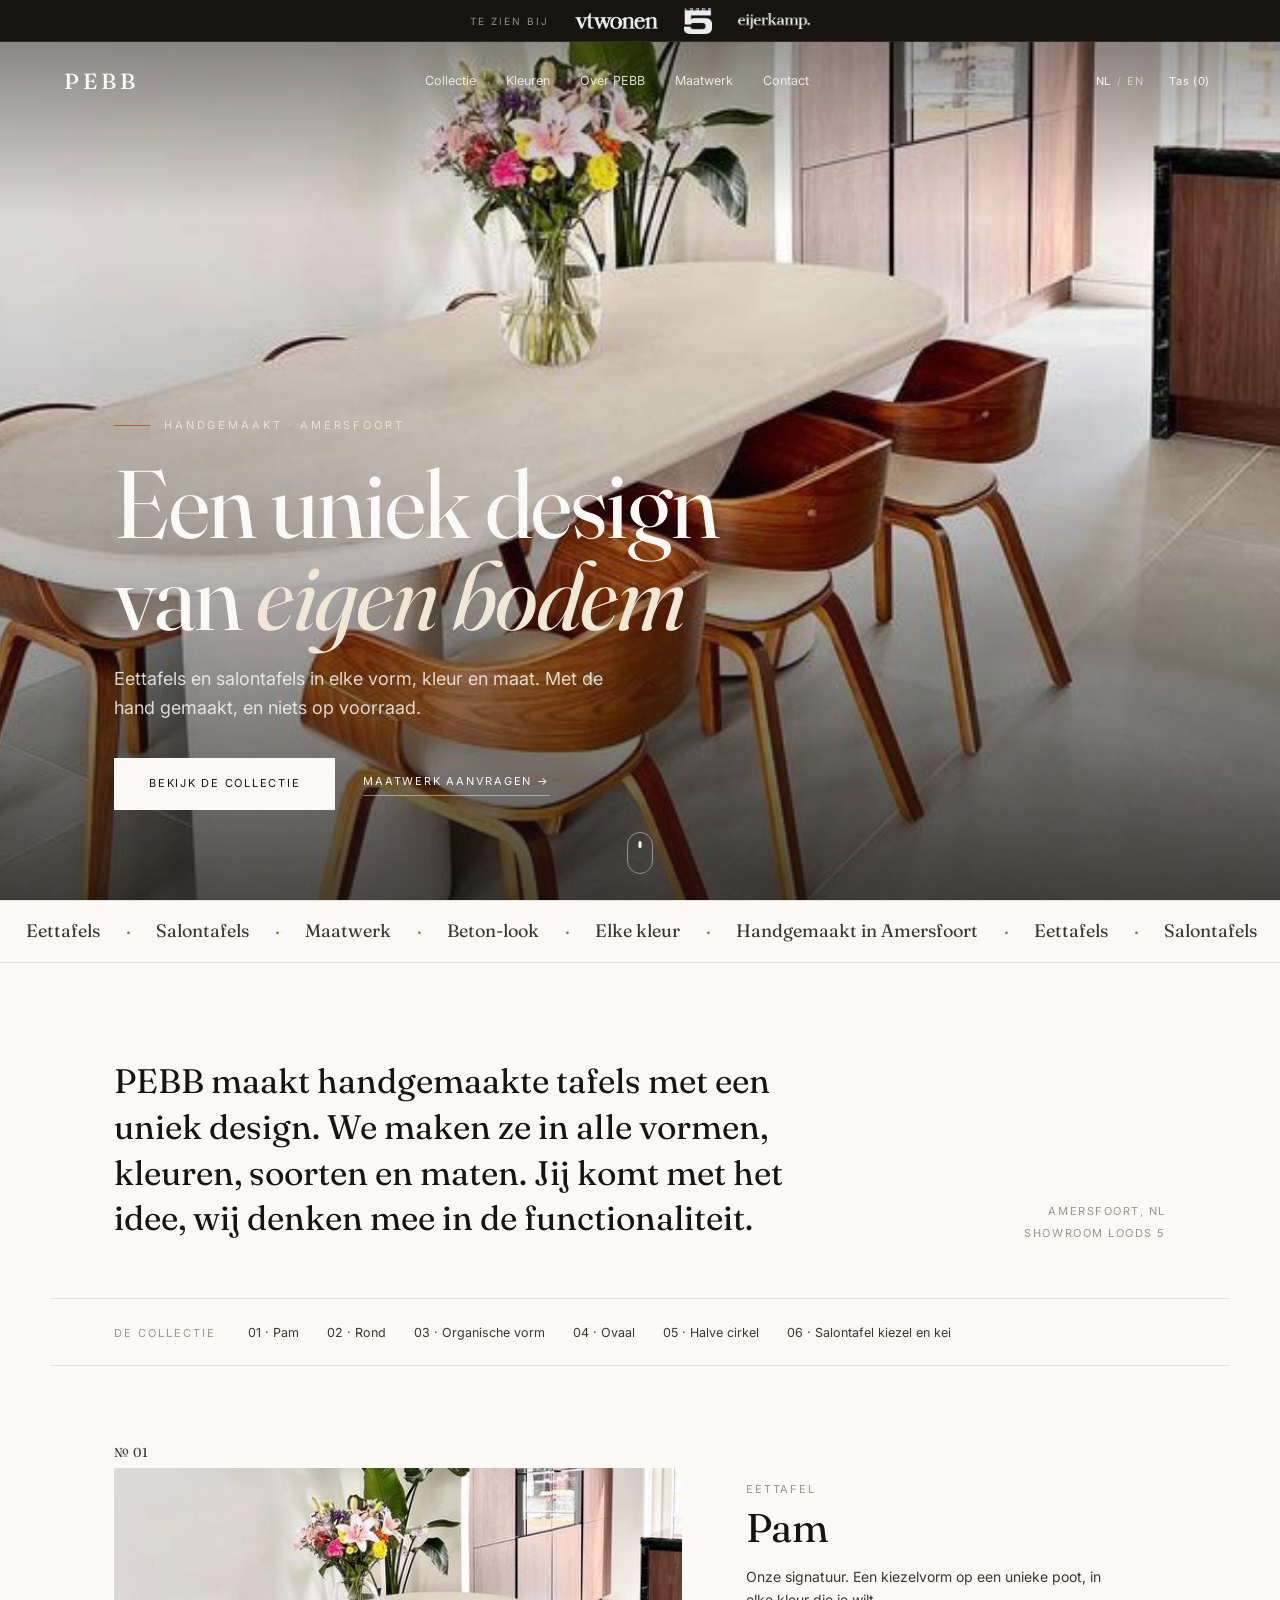
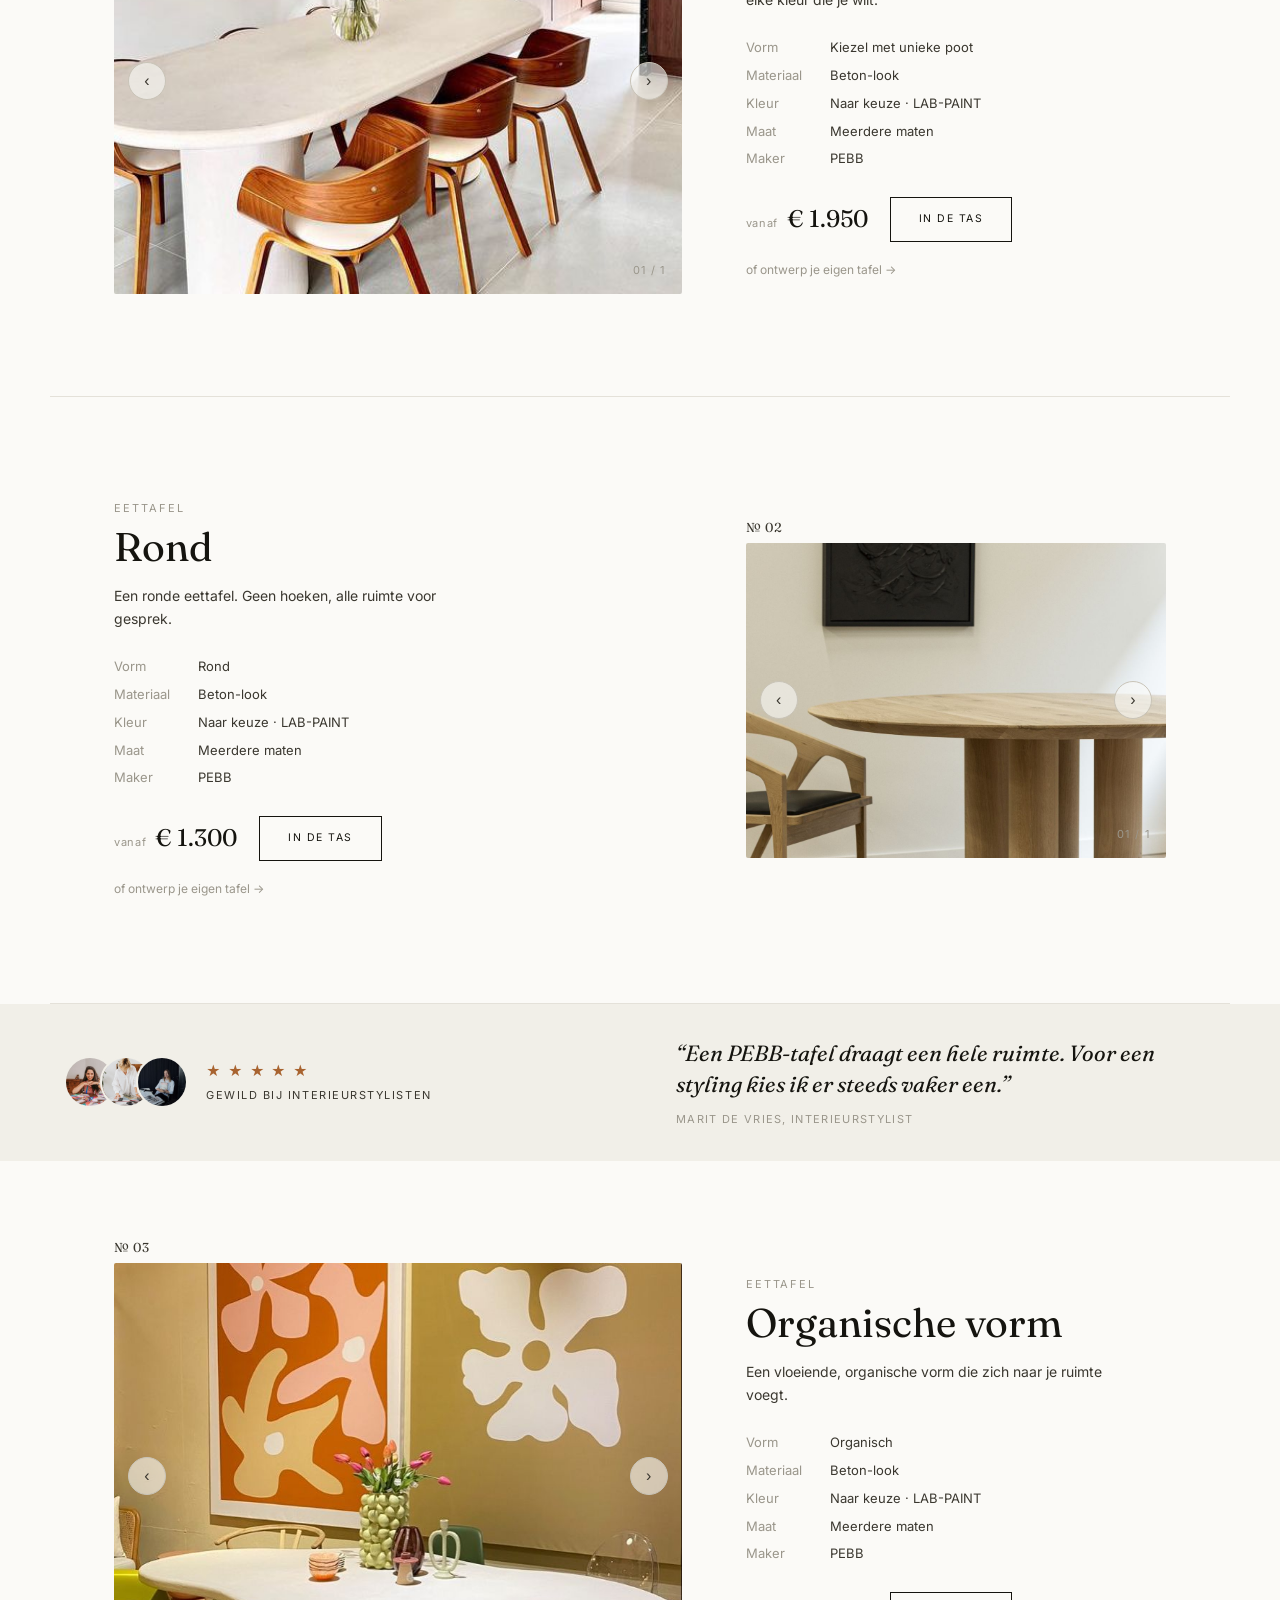
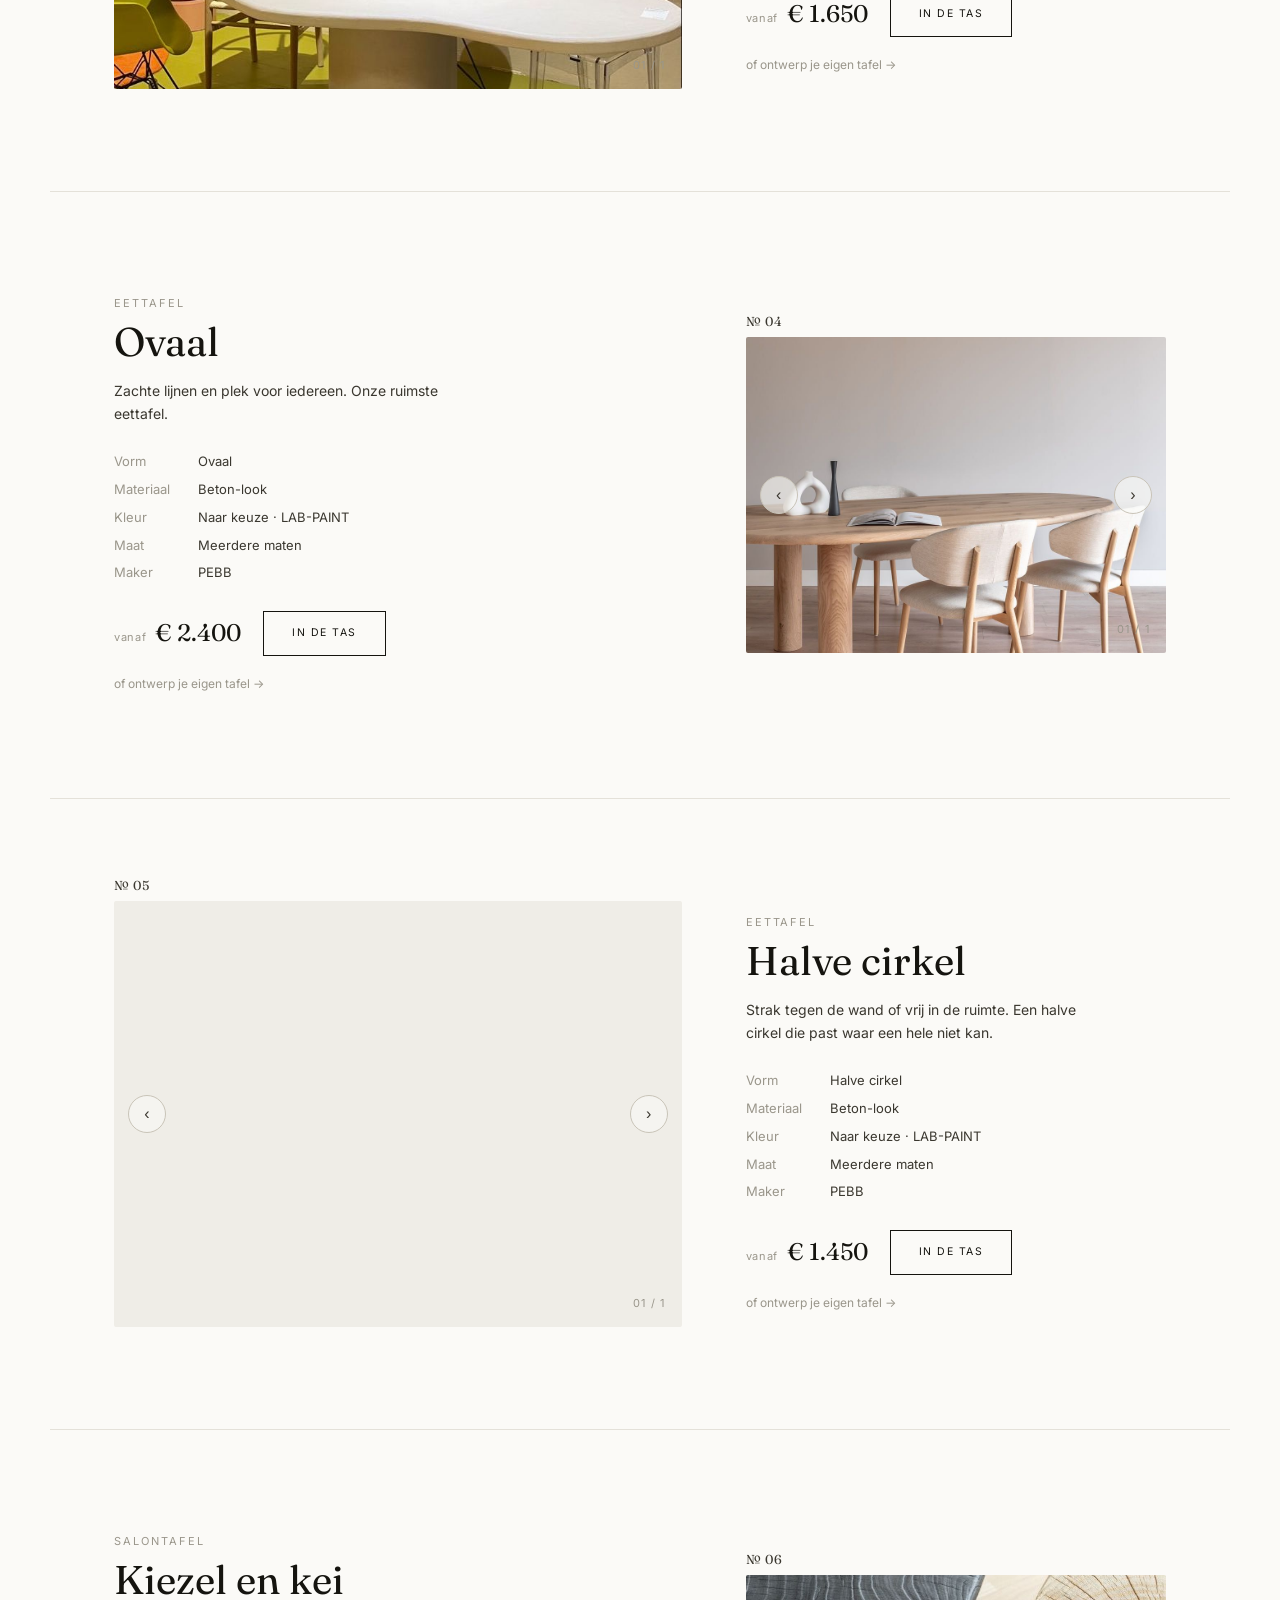
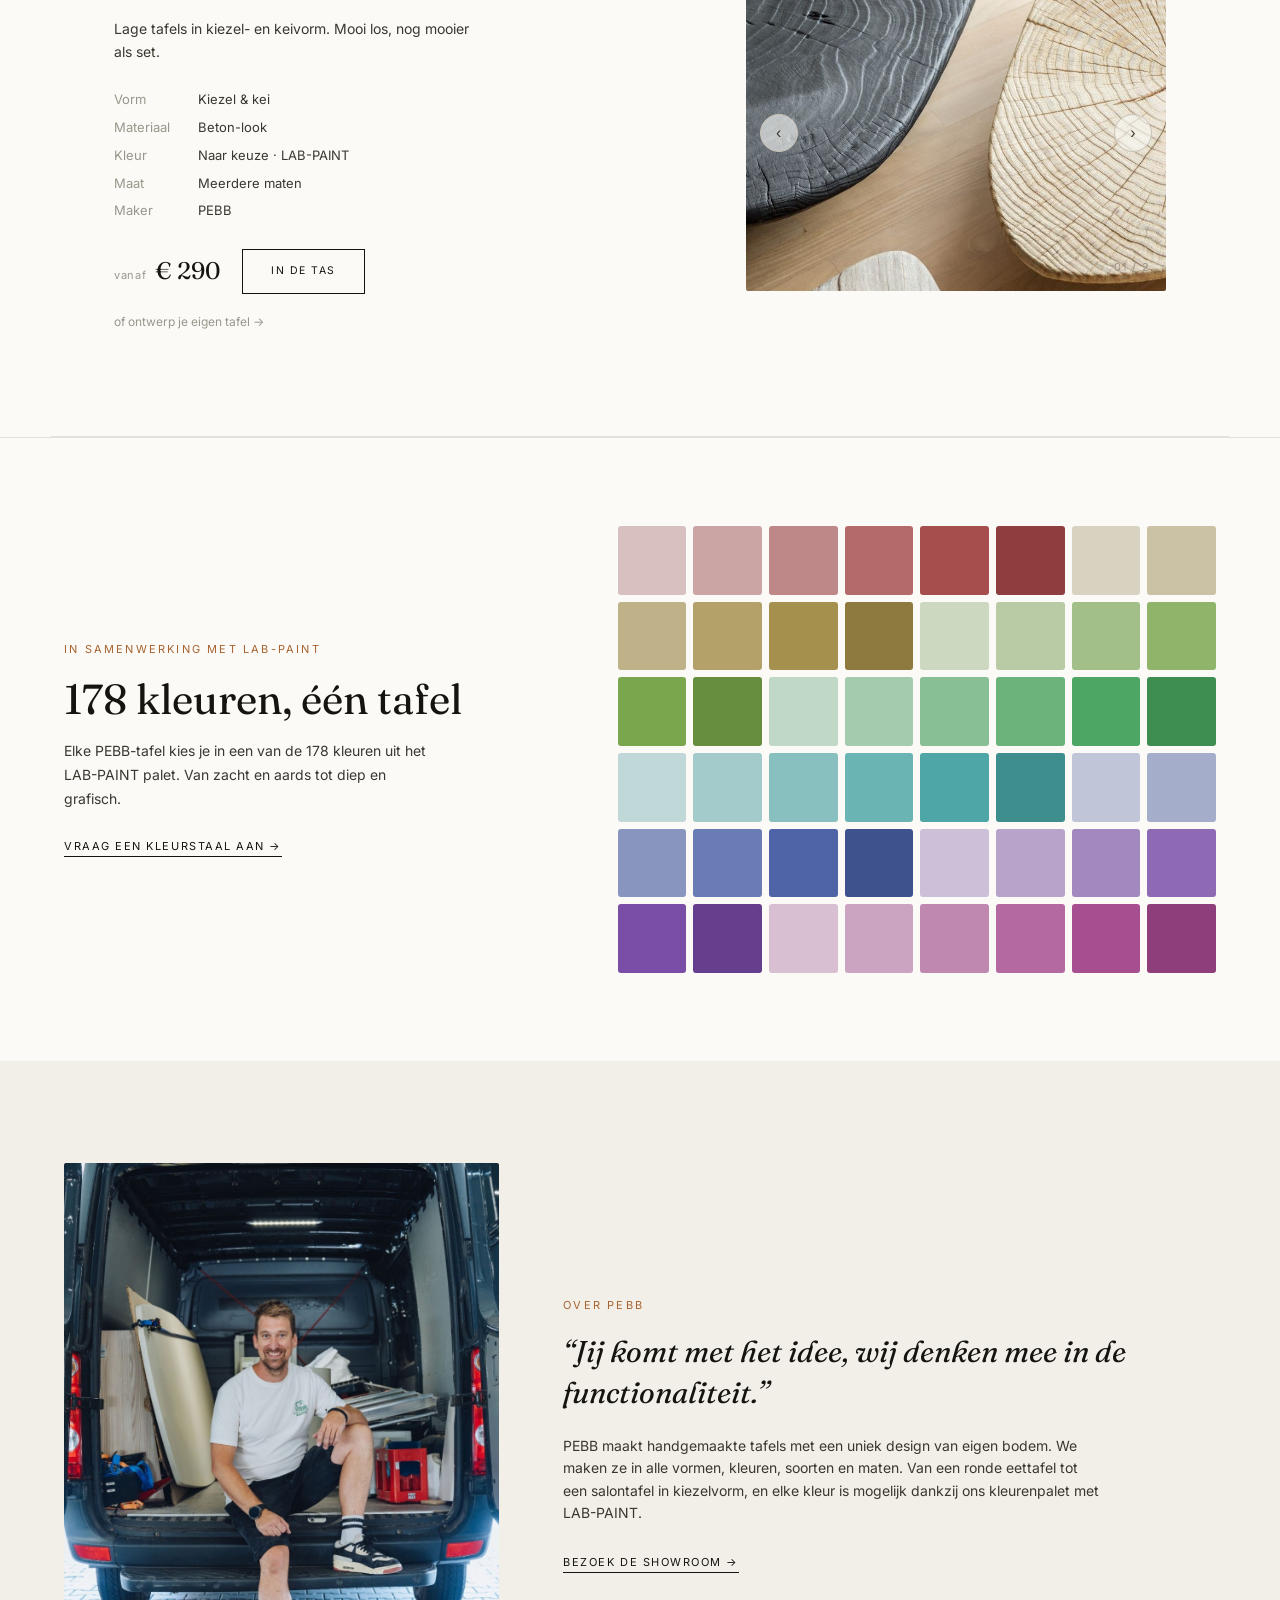
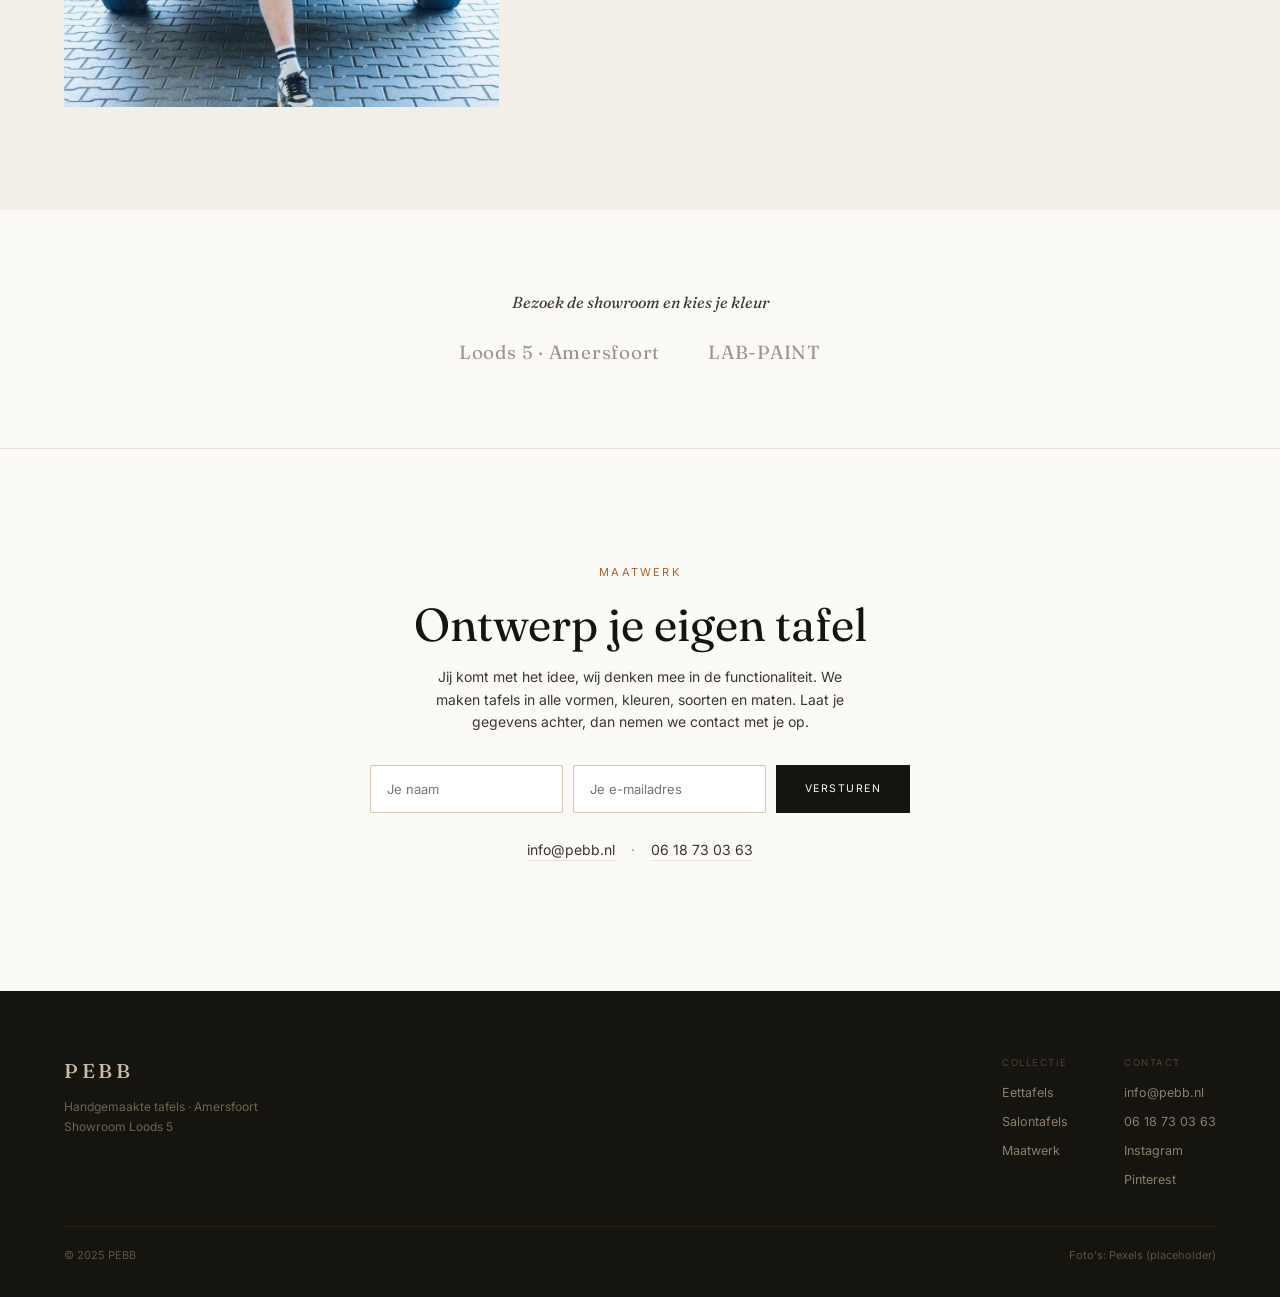
==== commit 1a06cace: "Bovenbalk verdwijnt bij scrollen; Loods 5-logo groter Co-Authored-By: Claude Opus 4.8 <noreply@anthr" ====
--- a/index.html
+++ b/index.html
@@ -19,7 +19,7 @@
       <span class="topbar-label" data-i18n="press.seen">Te zien bij</span>
       <img class="topbar-logo" src="assets/logo-vtwonen.png" alt="vtwonen"
            onerror="this.replaceWith(Object.assign(document.createElement('span'),{className:'topbar-fallback',textContent:this.alt}))" />
-      <img class="topbar-logo" src="assets/logo-loods5.png" alt="Loods 5"
+      <img class="topbar-logo logo-loods5" src="assets/logo-loods5.png" alt="Loods 5"
            onerror="this.replaceWith(Object.assign(document.createElement('span'),{className:'topbar-fallback',textContent:this.alt}))" />
       <img class="topbar-logo" src="assets/logo-eijerkamp.png" alt="eijerkamp"
            onerror="this.replaceWith(Object.assign(document.createElement('span'),{className:'topbar-fallback',textContent:this.alt}))" />
--- a/styles.css
+++ b/styles.css
@@ -45,7 +45,9 @@
   justify-content: center;
   padding: 0 var(--gutter);
   border-bottom: 0.5px solid rgba(251, 250, 247, 0.1);
-}
+  transition: transform .35s ease;
+}
+body.topbar-hidden .topbar { transform: translateY(-100%); }
 .topbar-inner {
   display: flex;
   align-items: center;
@@ -65,6 +67,7 @@
   filter: brightness(0) invert(1);
   opacity: 0.92;
 }
+.topbar-logo.logo-loods5 { height: 26px; }   /* vierkant merk, groter voor balans */
 .topbar-fallback {
   font-family: 'Fraunces', serif;
   font-size: 14px;
@@ -82,8 +85,9 @@
   padding: 22px var(--gutter);
   background: transparent;
   border-bottom: 0.5px solid transparent;
-  transition: background .4s ease, padding .35s ease, border-color .4s ease;
-}
+  transition: top .35s ease, background .4s ease, padding .35s ease, border-color .4s ease;
+}
+body.topbar-hidden .site-header { top: 0; }
 .site-header.scrolled {
   background: rgba(251, 250, 247, 0.9);
   backdrop-filter: blur(10px);
@@ -779,4 +783,5 @@
   .topbar-inner { gap: 16px; }
   .topbar-label { display: none; }
   .topbar-logo { height: 14px; }
-}
+  .topbar-logo.logo-loods5 { height: 22px; }
+}
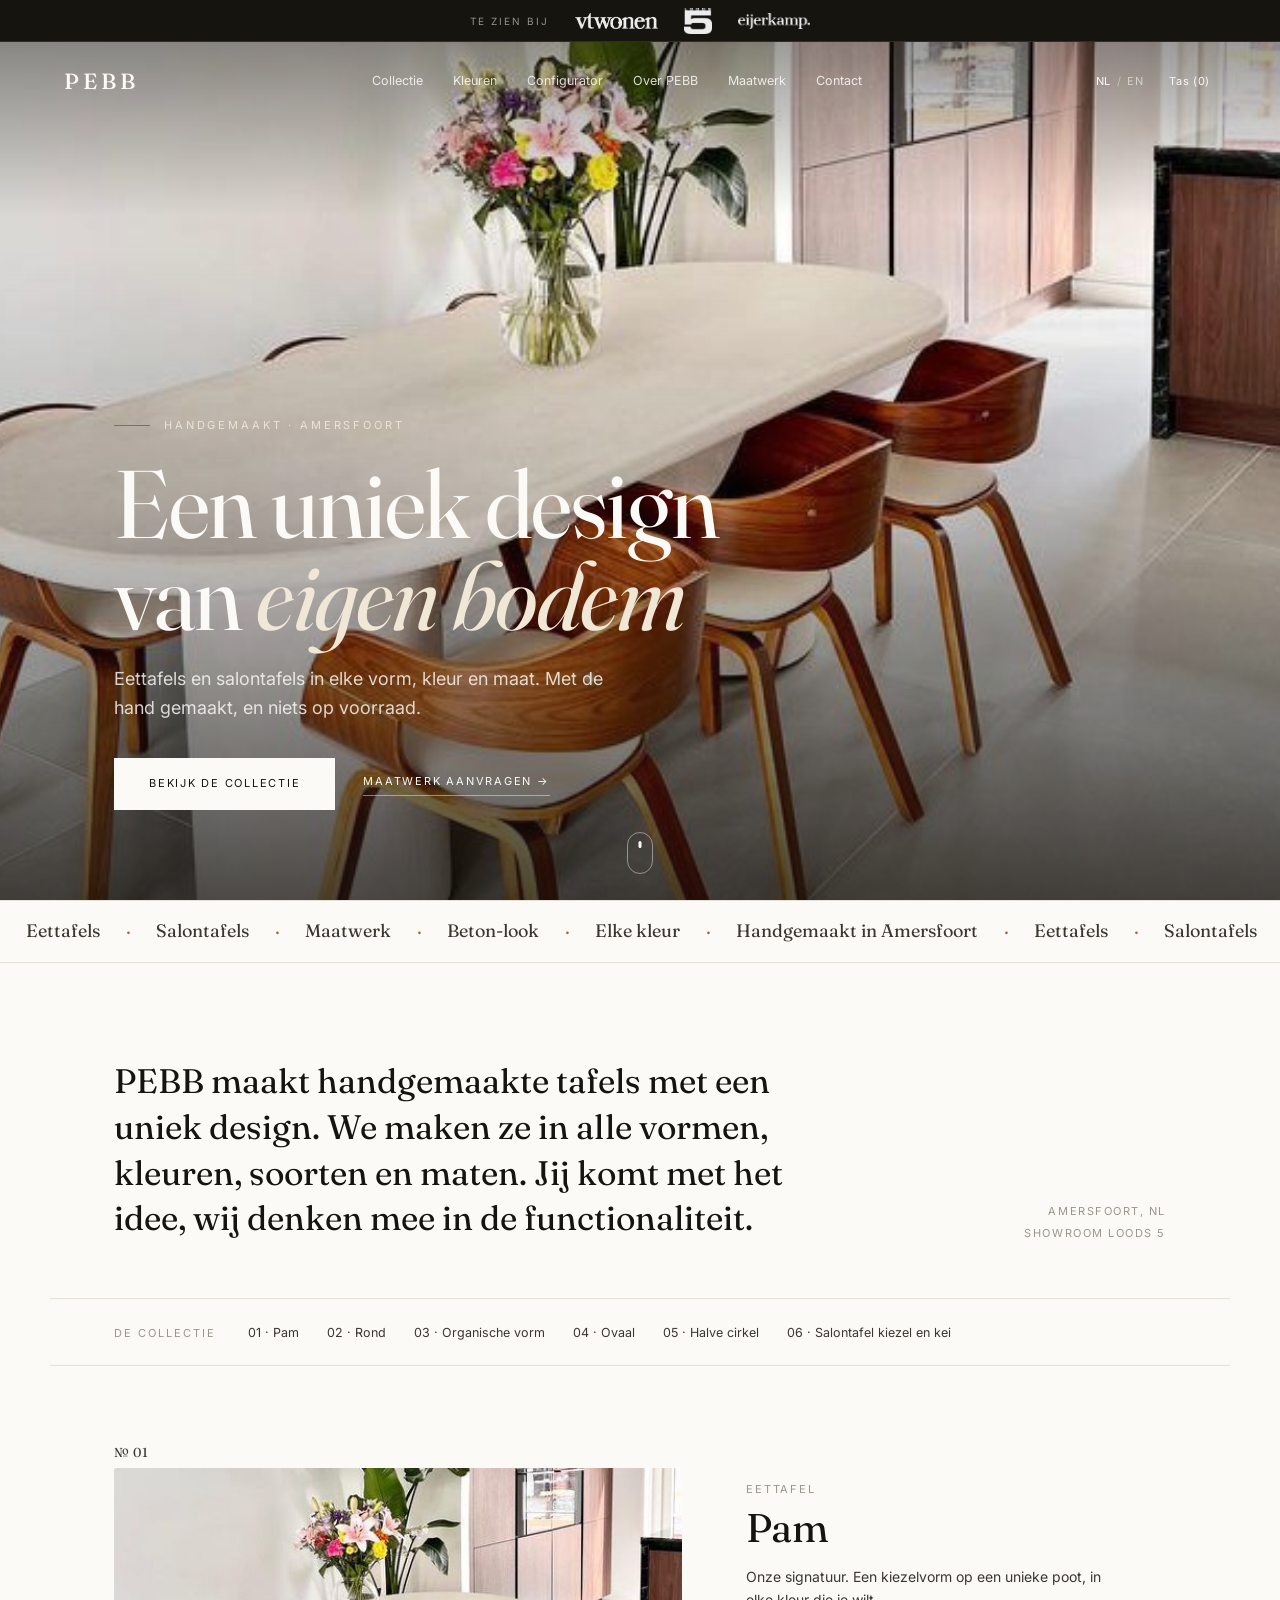
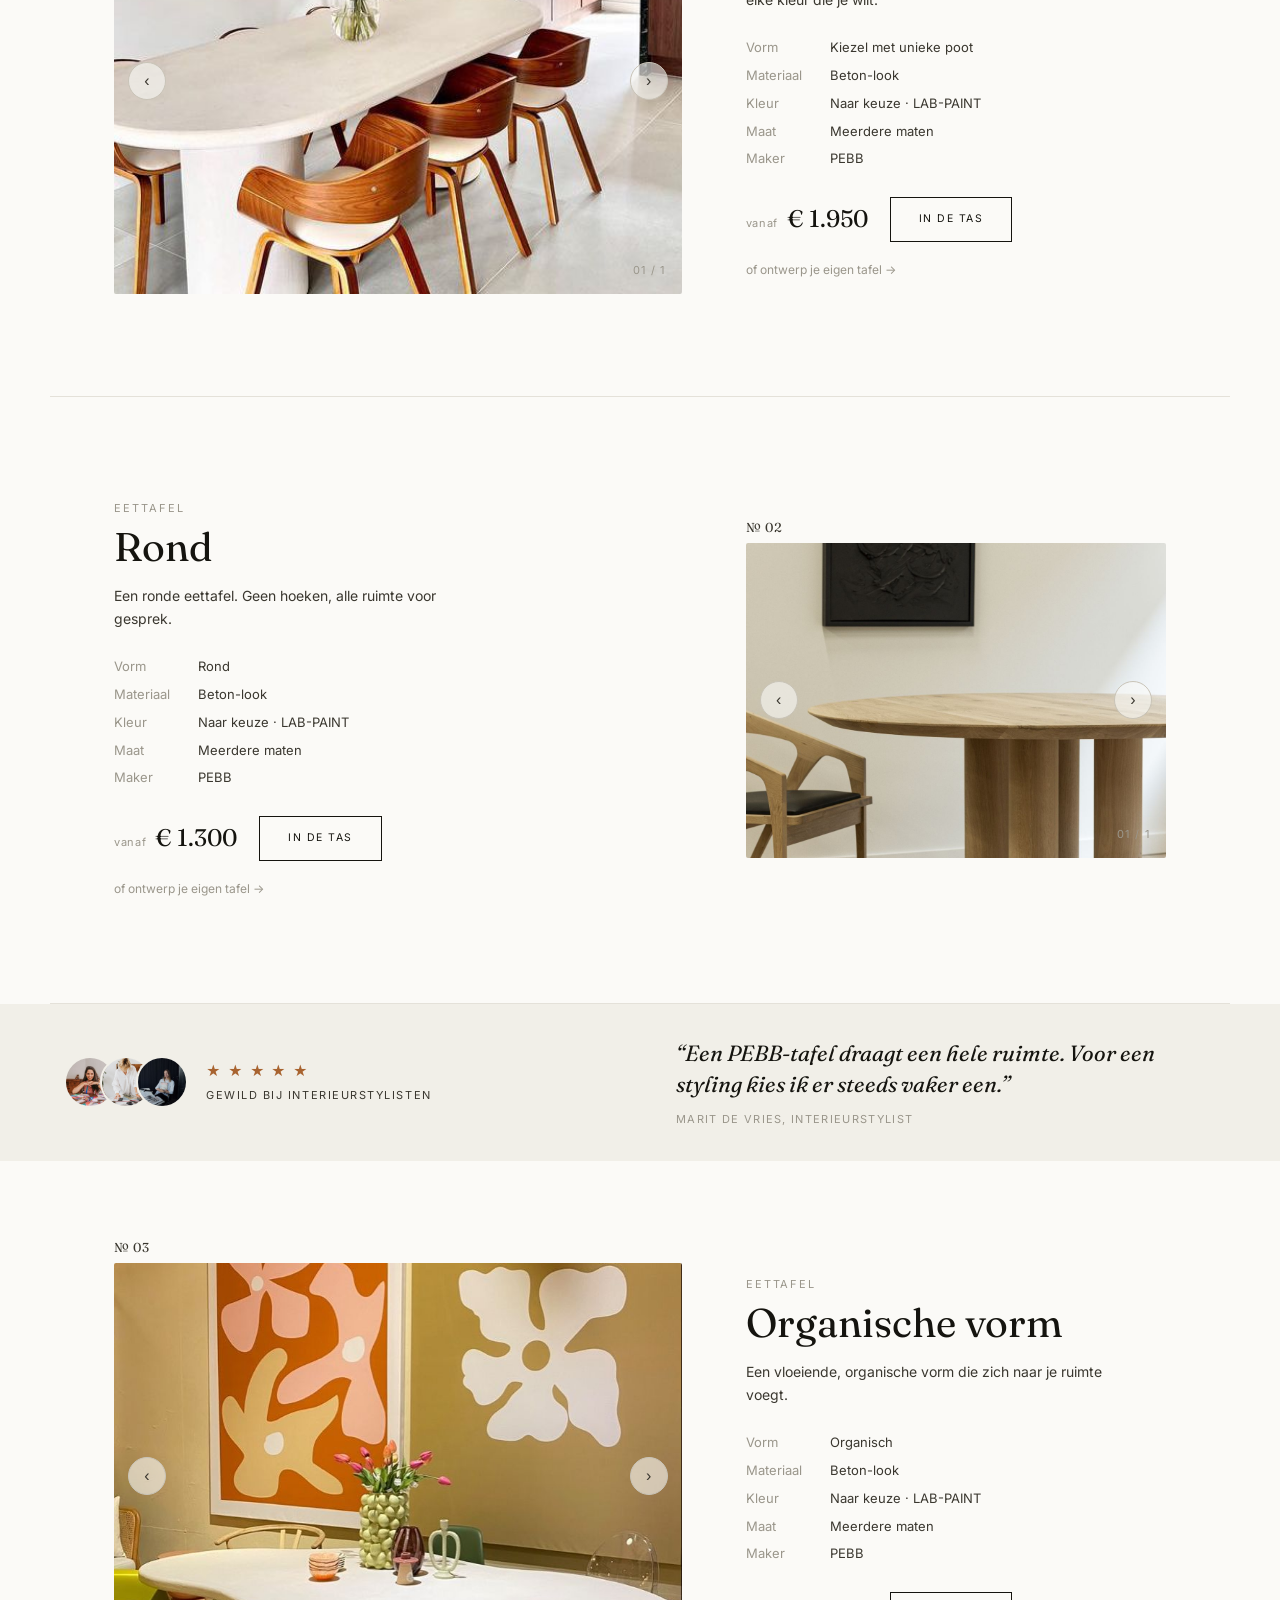
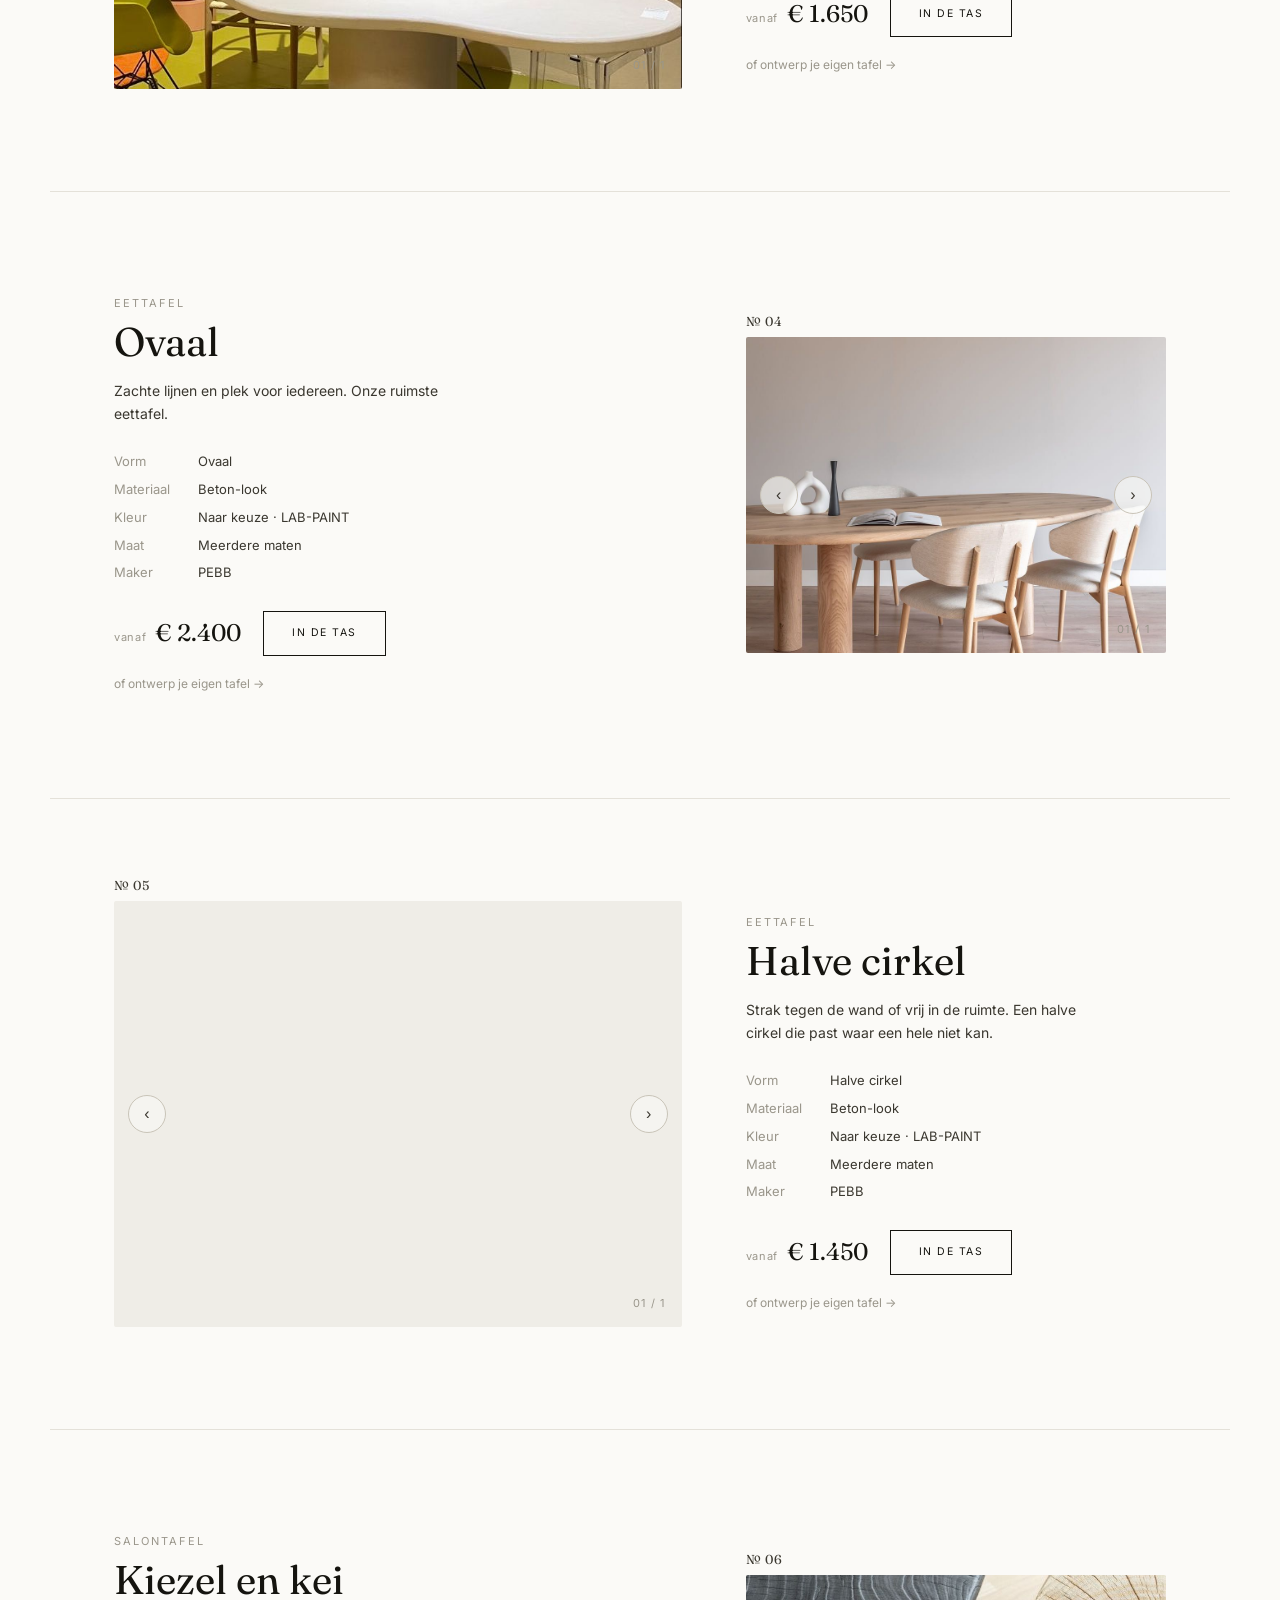
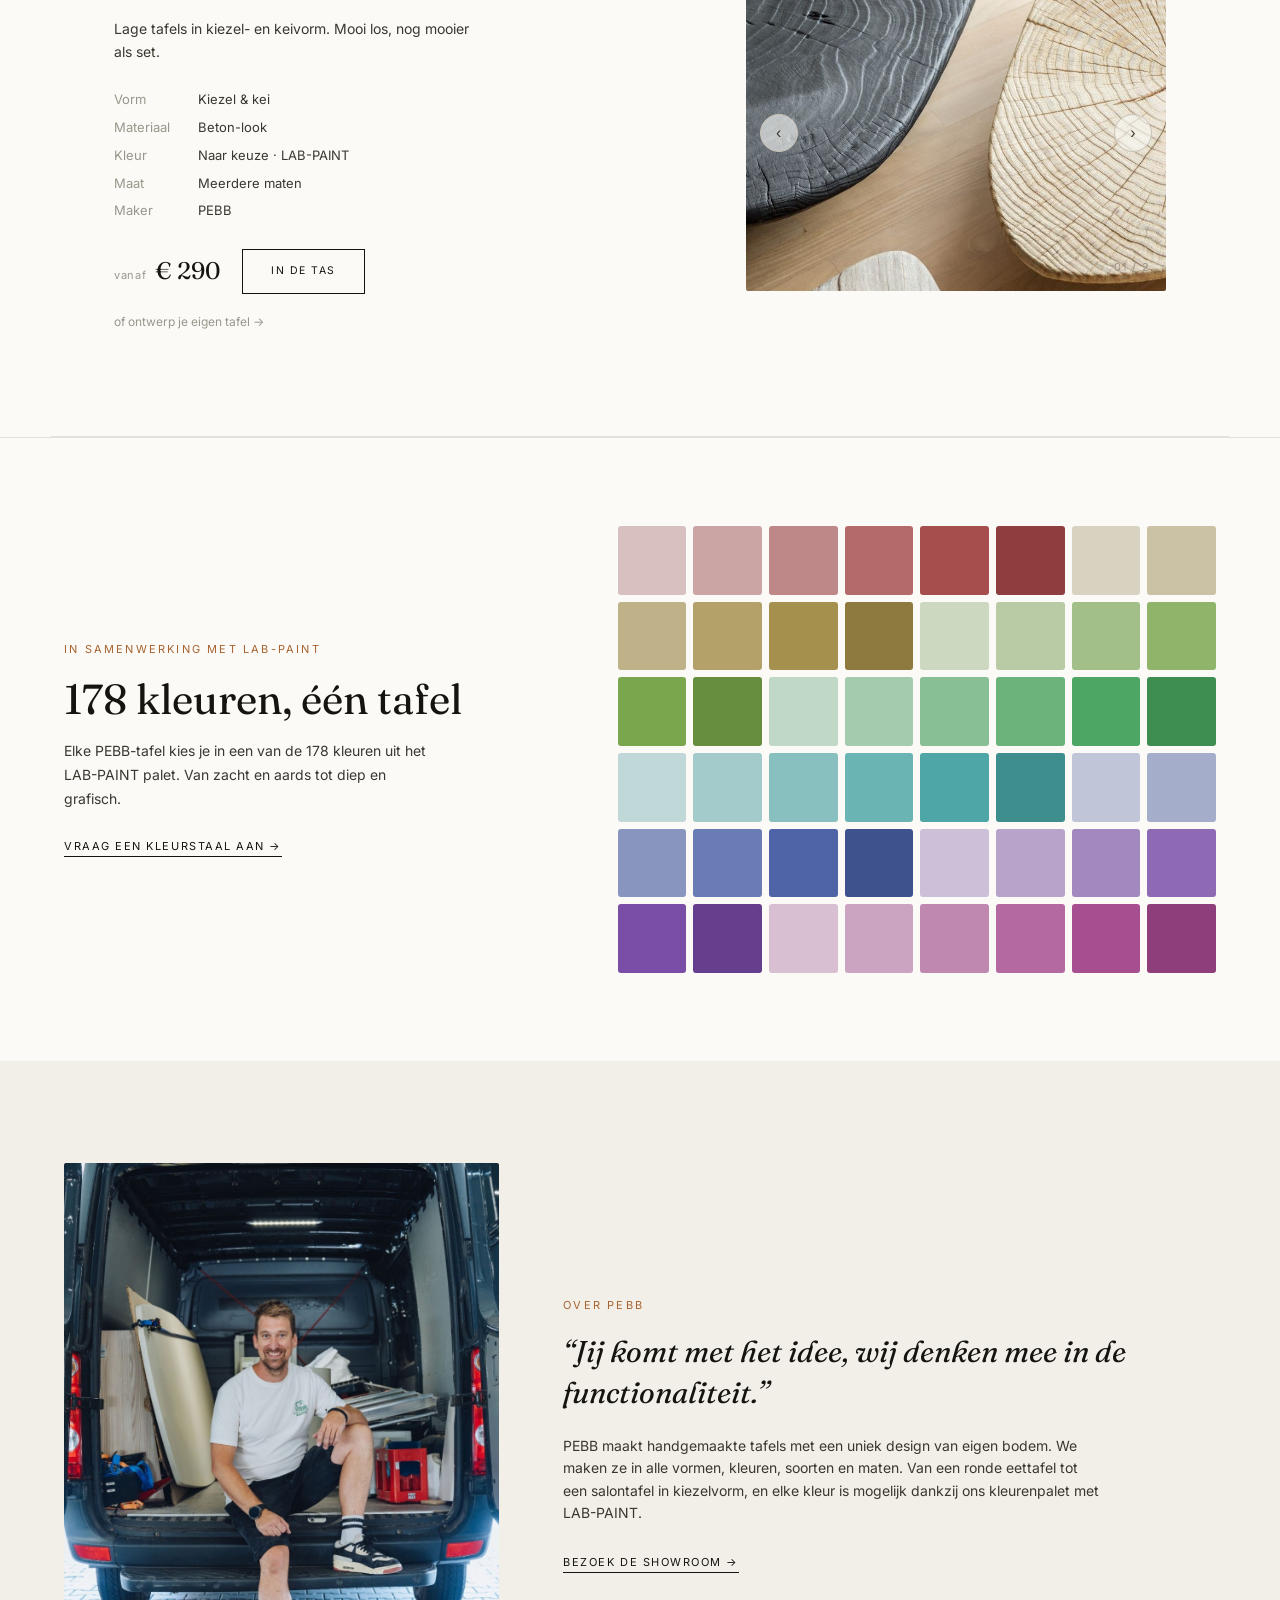
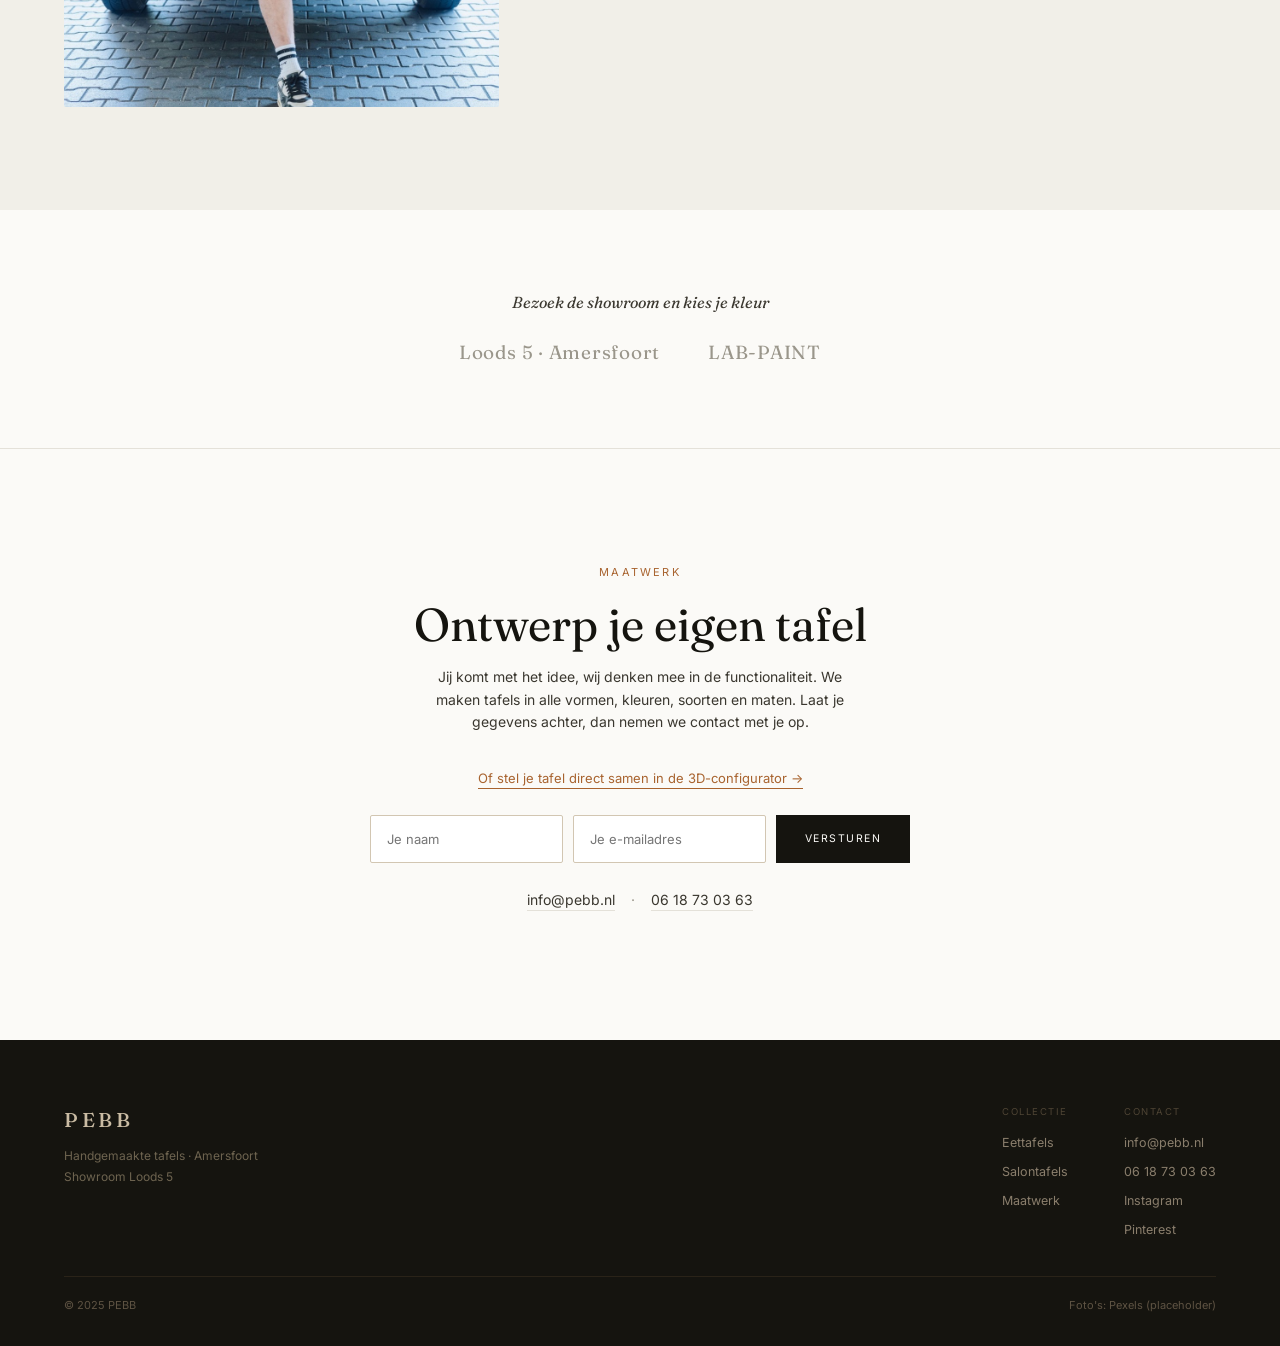
==== commit 7571a9bc: "Voeg 3D-configurator toe (/configurator) met nav- en maatwerk-link - parametrische tafel (vorm, kleu" ====
--- a/index.html
+++ b/index.html
@@ -33,6 +33,7 @@
     <nav class="main-nav" aria-label="Hoofdmenu">
       <a href="#collectie" data-i18n="nav.collection">Collectie</a>
       <a href="#kleuren" data-i18n="nav.colors">Kleuren</a>
+      <a href="configurator/" data-i18n="nav.config">Configurator</a>
       <a href="#atelier" data-i18n="nav.studio">Over PEBB</a>
       <a href="#maatwerk" data-i18n="nav.bespoke">Maatwerk</a>
       <a href="#contact" data-i18n="nav.contact">Contact</a>
@@ -394,6 +395,9 @@
           maken tafels in alle vormen, kleuren, soorten en maten. Laat je
           gegevens achter, dan nemen we contact met je op.
         </p>
+        <p class="bespoke-config">
+          <a href="configurator/" data-i18n="bespoke.config">Of stel je tafel direct samen in de 3D-configurator &rarr;</a>
+        </p>
         <form class="signup" id="contact" onsubmit="return false;">
           <input type="text" name="name" placeholder="Je naam" data-i18n-ph="form.name" aria-label="Naam" required />
           <input type="email" name="email" placeholder="Je e-mailadres" data-i18n-ph="form.email" aria-label="E-mailadres" required />
--- a/styles.css
+++ b/styles.css
@@ -560,6 +560,13 @@
 }
 .signup input:focus { outline: none; border-color: var(--ink); }
 .signup .btn-dark { height: 48px; padding: 0 28px; }
+.bespoke-config { margin: 0 0 24px; }
+.bespoke-config a {
+  font-size: 13px; color: var(--accent);
+  border-bottom: 0.5px solid var(--accent); padding-bottom: 2px;
+  transition: color .2s, border-color .2s;
+}
+.bespoke-config a:hover { color: var(--ink); border-color: var(--ink); }
 .signup-note {
   margin-top: 18px; font-size: 13px; color: var(--accent);
 }
